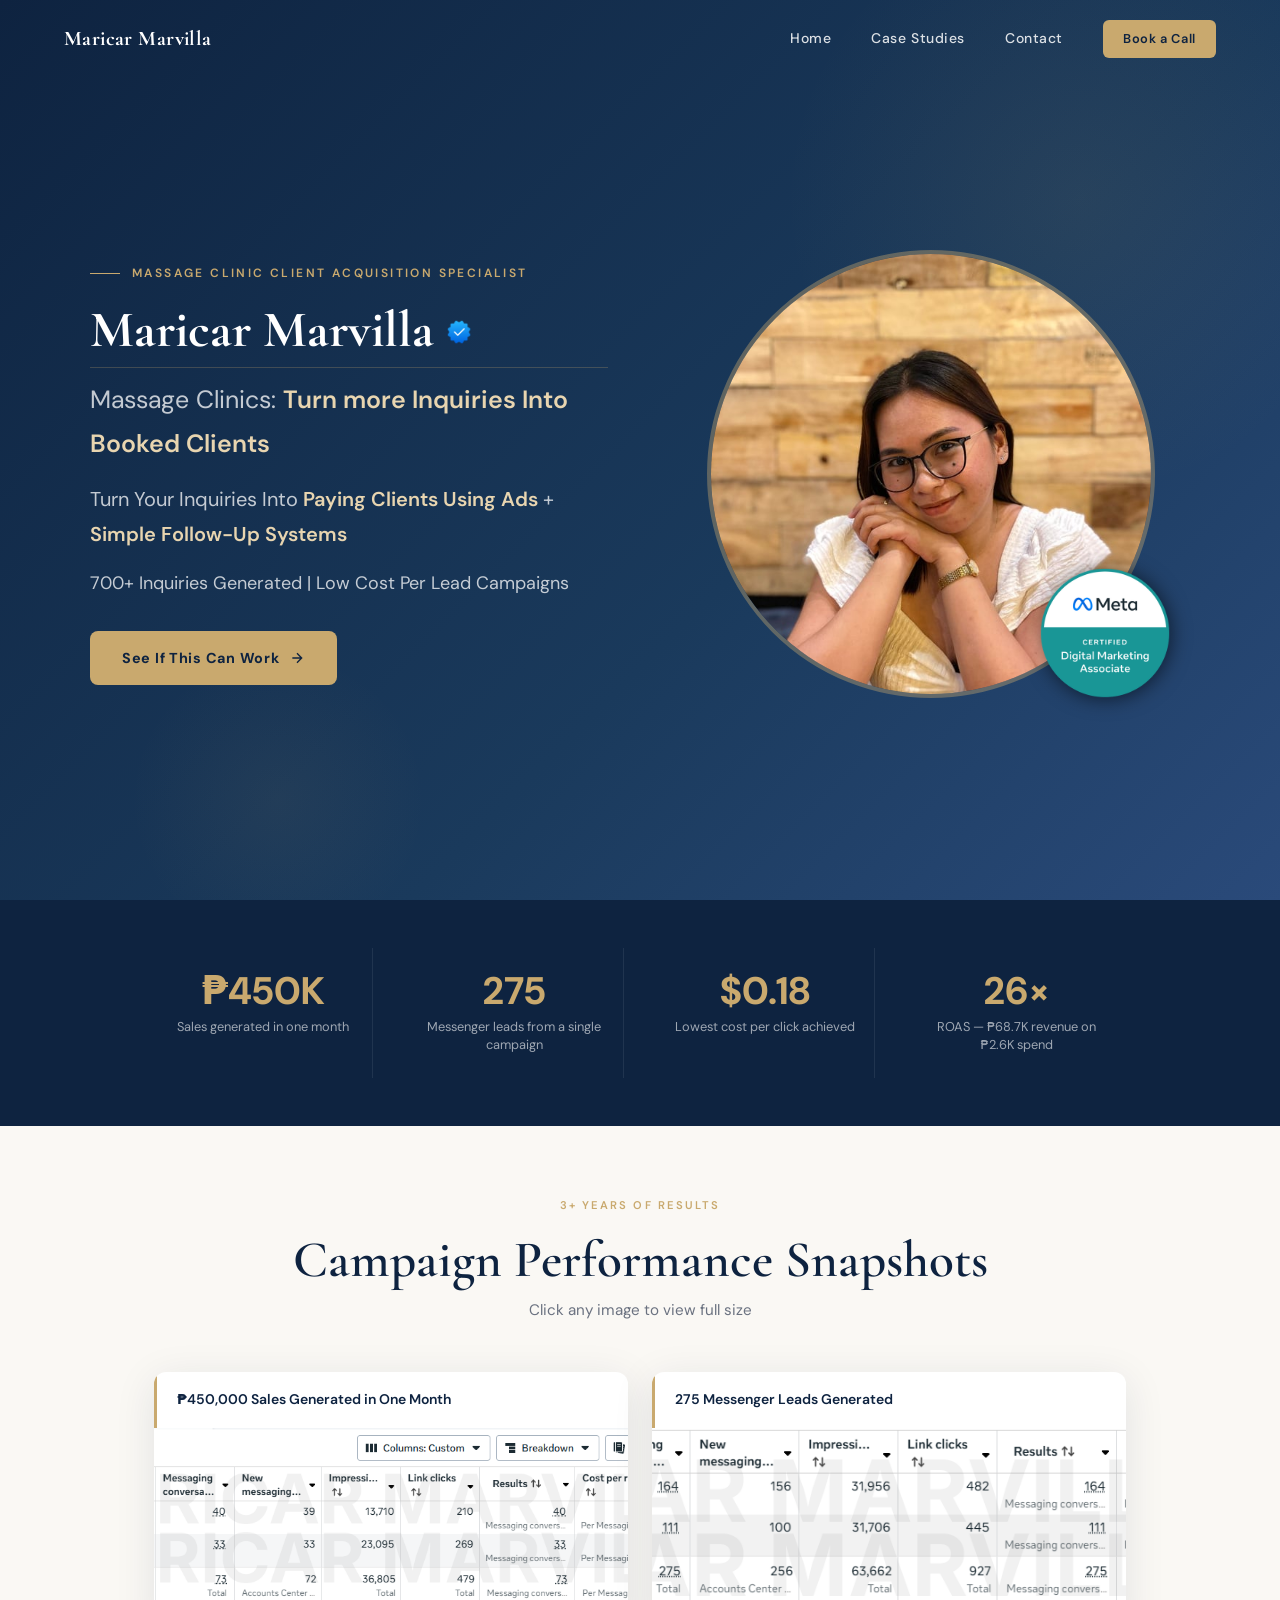
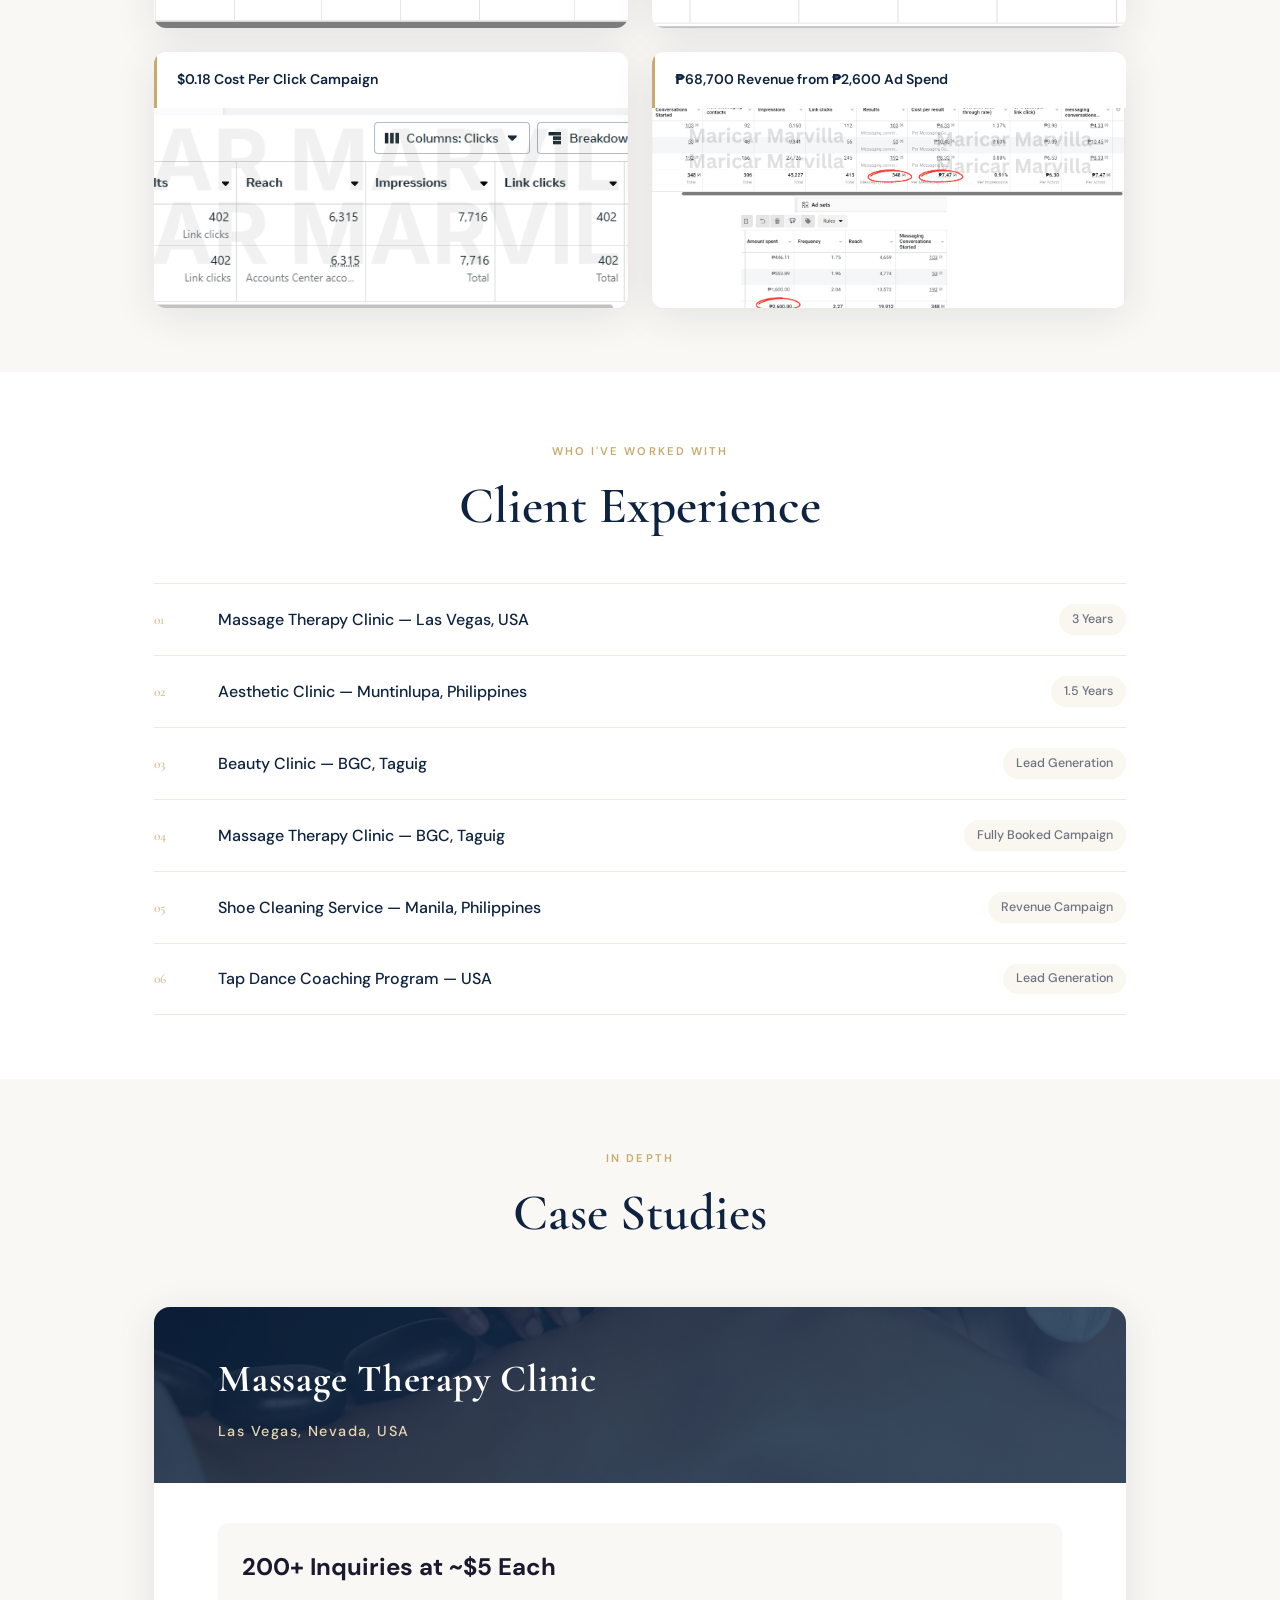
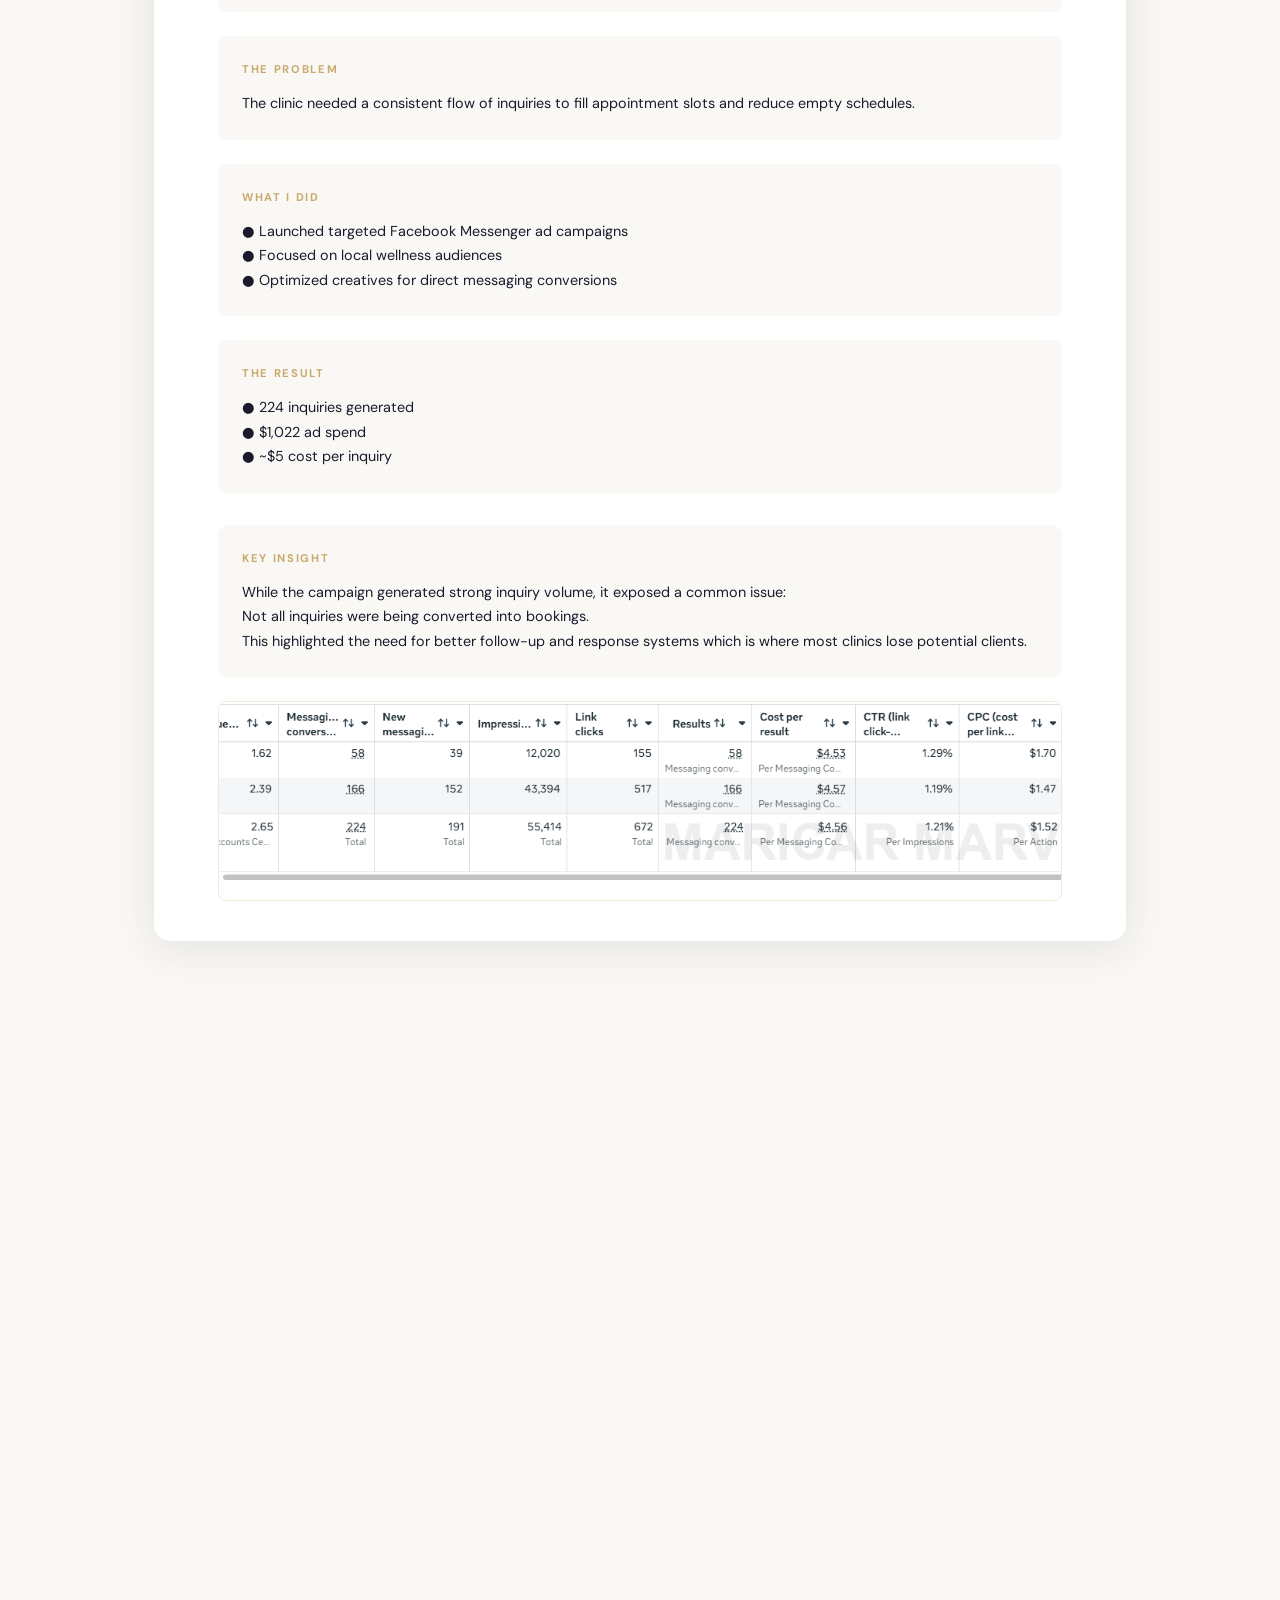
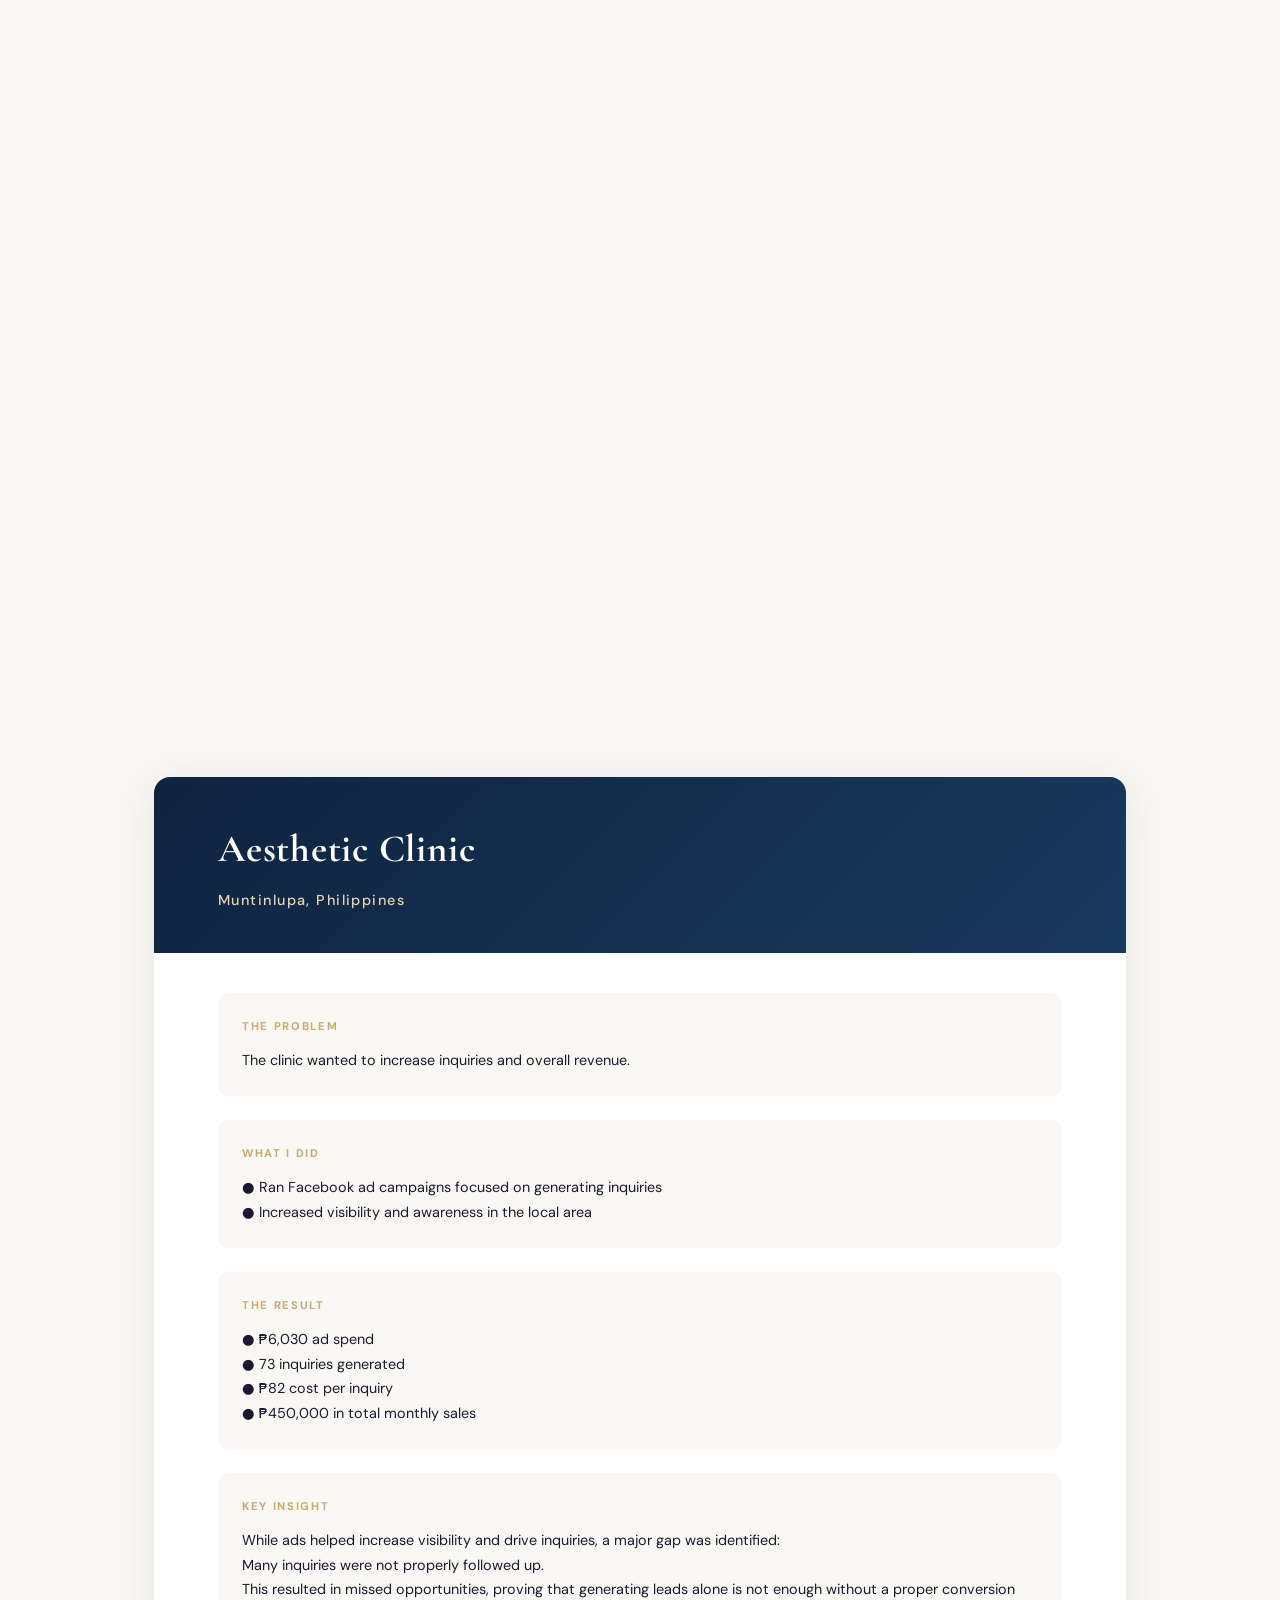
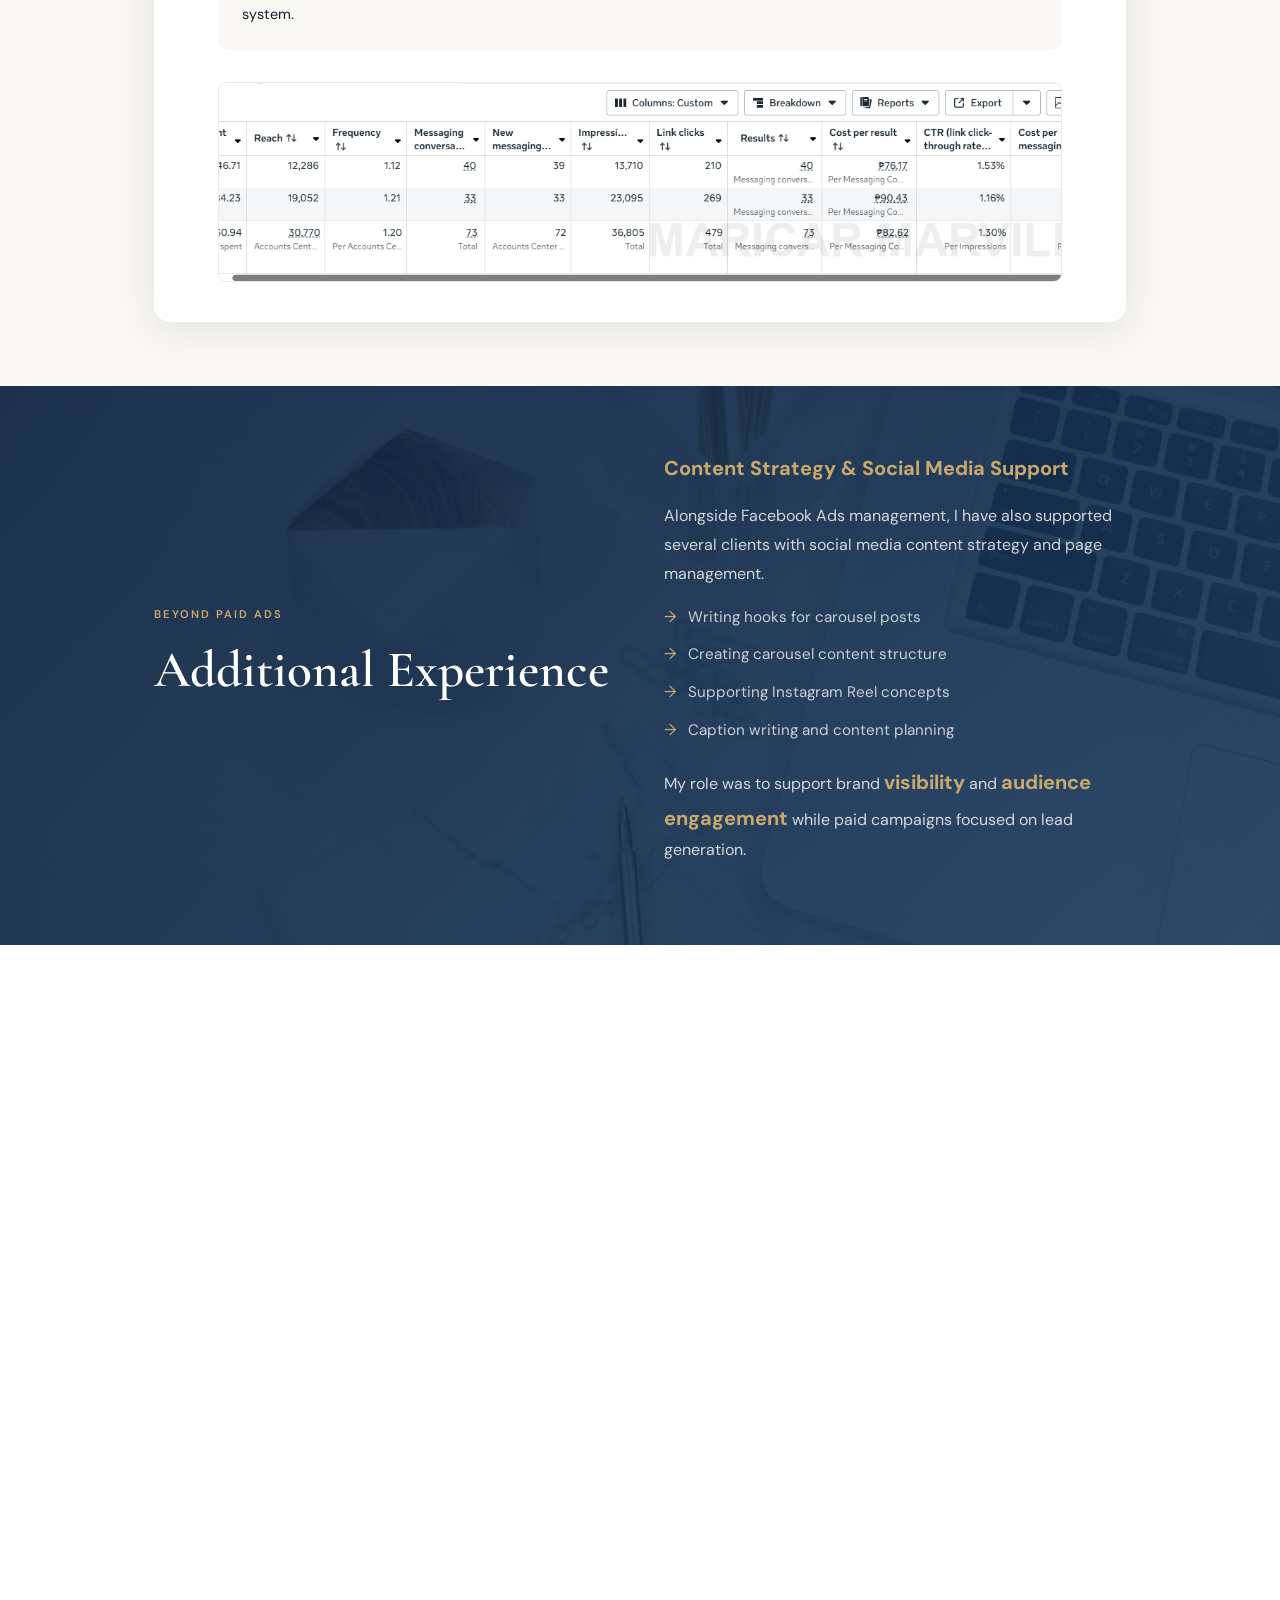
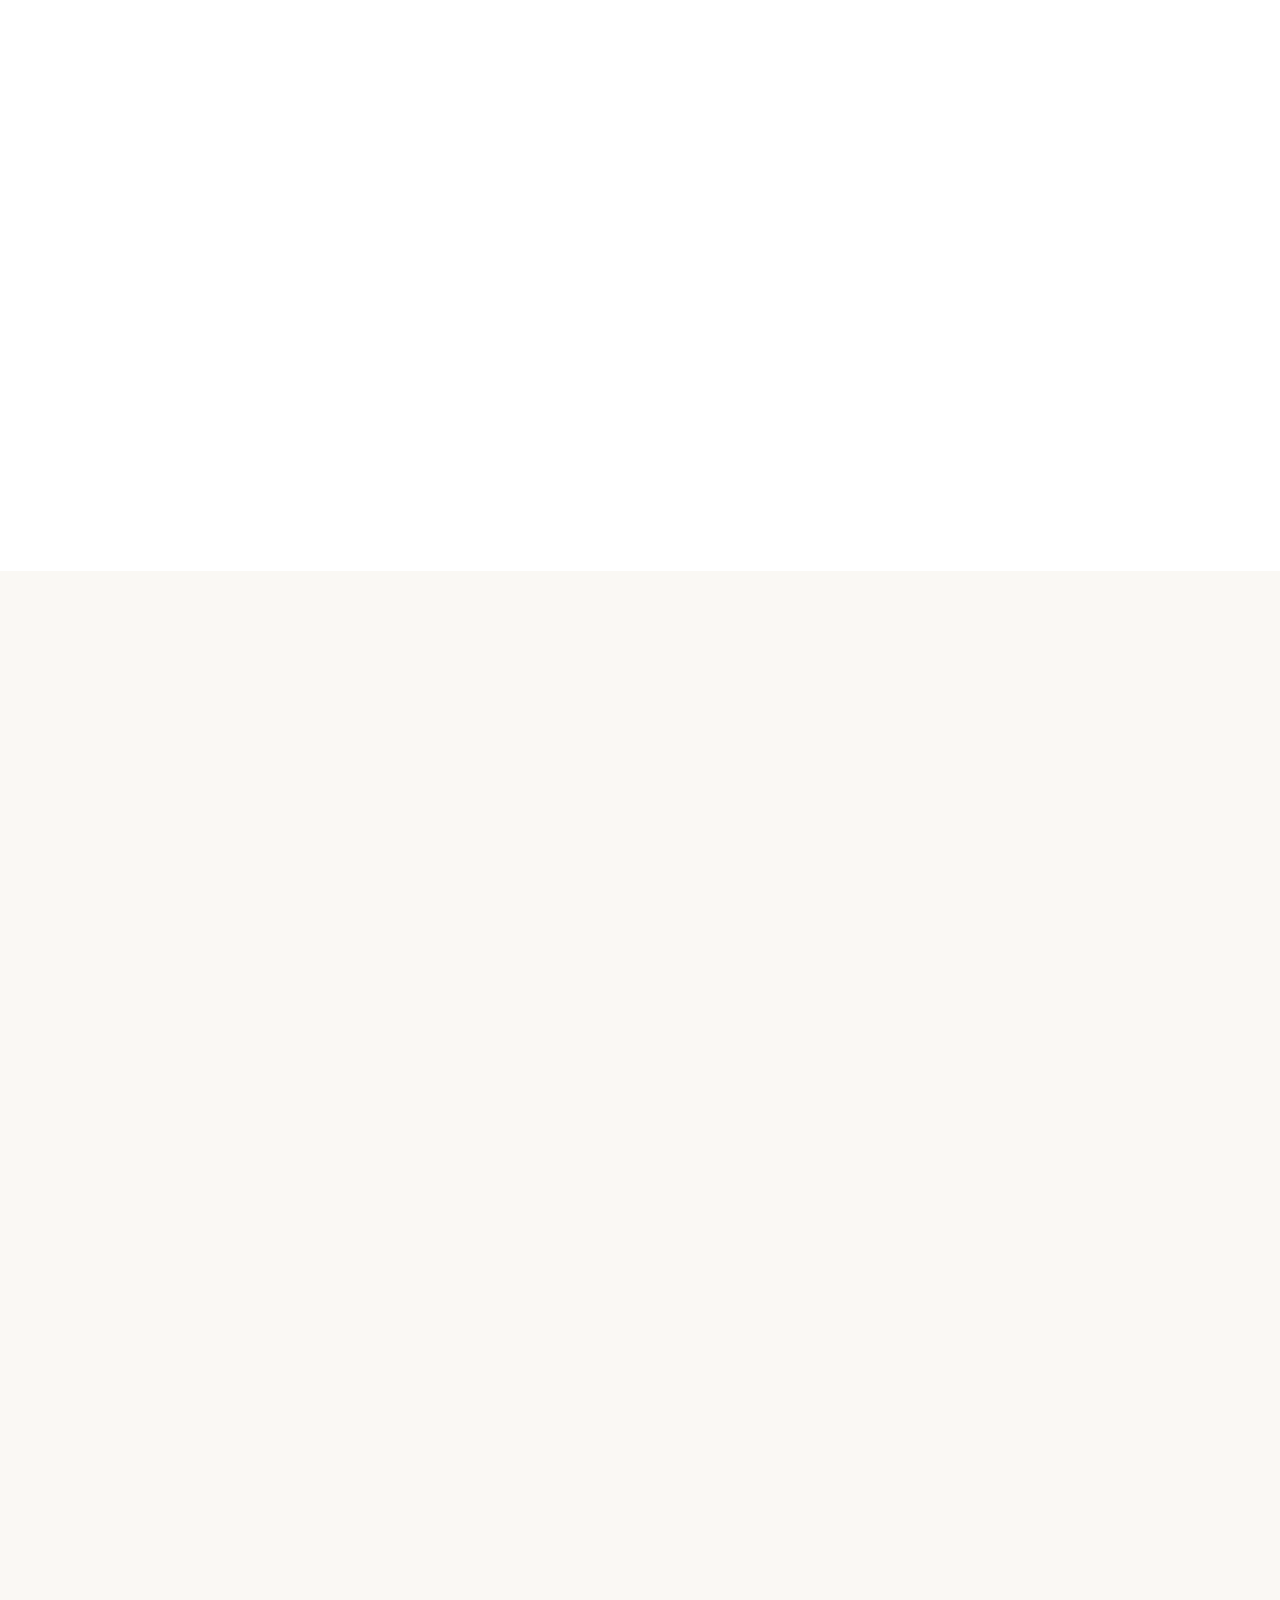
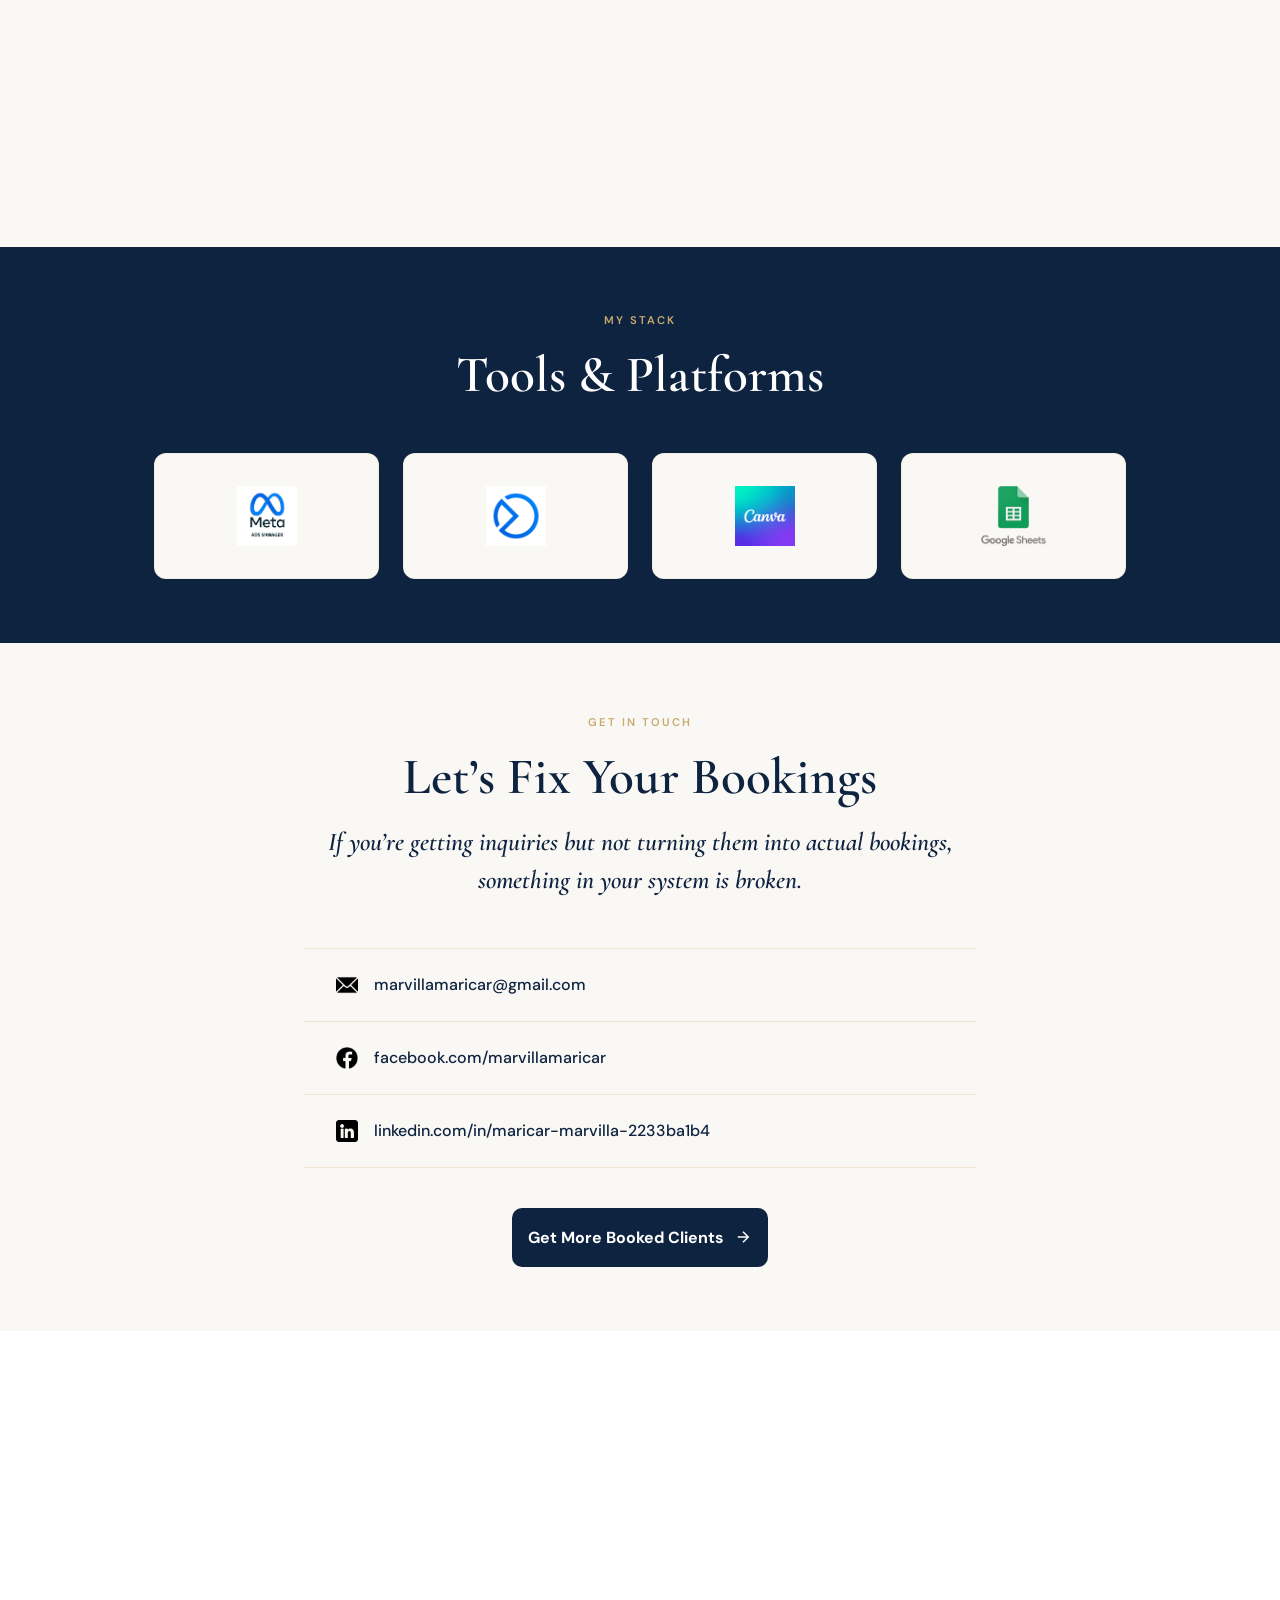
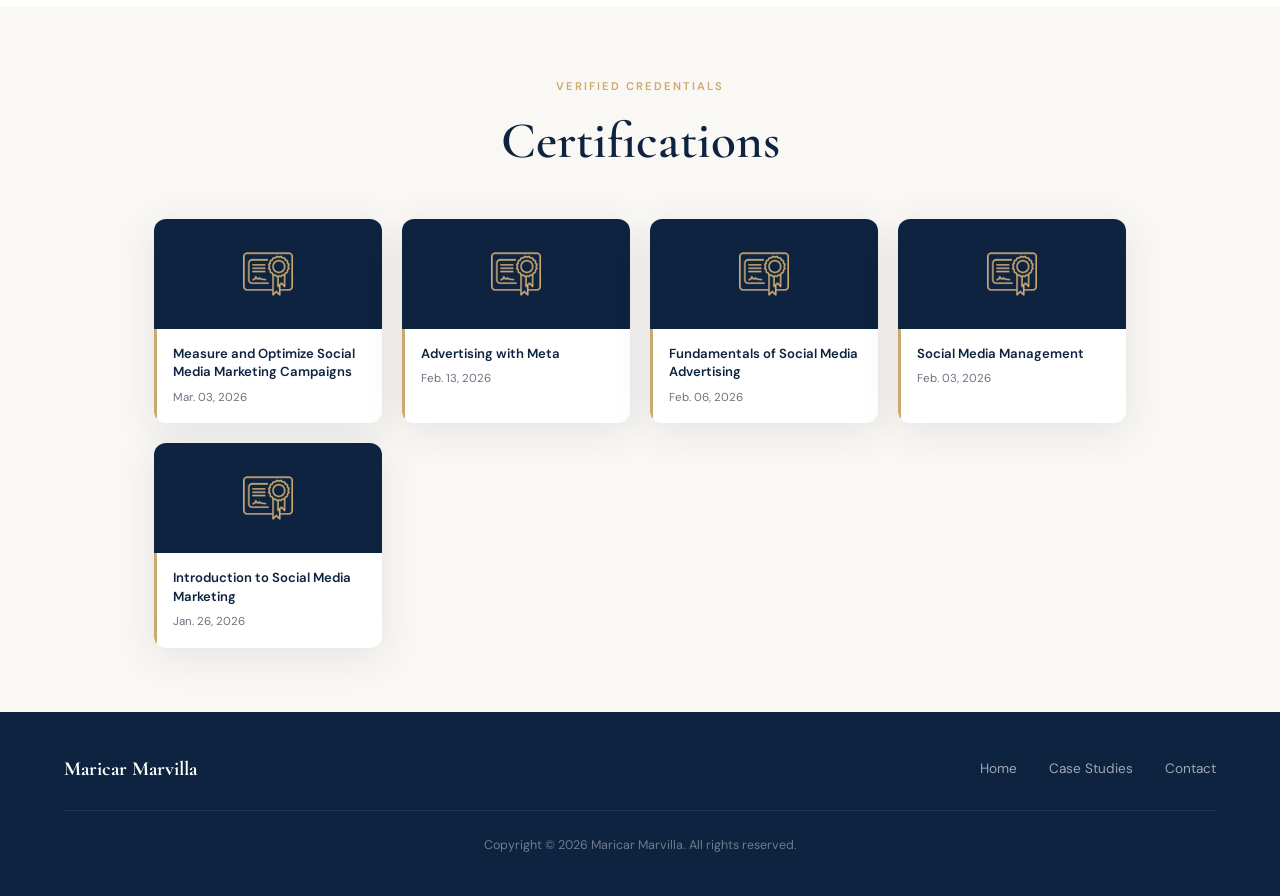
==== docs/portfolio2.html @ 0e9bb5d8 "update" ====
<!DOCTYPE html>
<html lang="en">
<head>
  <meta charset="UTF-8" />
  <meta name="viewport" content="width=device-width, initial-scale=1.0" />
  <title>Maricar Marvilla — Facebook Ads Manager</title>
  <meta name="description" content="Facebook Ads Manager specializing in lead generation and sales campaigns for service-based businesses." />
  <meta name="format-detection" content="telephone=no" />
  <link rel="stylesheet" href="./css/style.css">
  <link rel="icon" type="image/x-icon" href="./img/top/favicon.png">

  <!-- Preconnect fonts -->
  <link rel="preconnect" href="https://fonts.googleapis.com" />
  <link rel="preconnect" href="https://fonts.gstatic.com" crossorigin />
  <link href="https://fonts.googleapis.com/css2?family=Cormorant+Garamond:ital,wght@0,400;0,600;0,700;1,400&family=DM+Sans:wght@300;400;500;600&display=swap" rel="stylesheet" />
</head>
<body>

<!-- ===== HEADER ===== -->
<header class="header" id="header">
  <div class="header-logo">Maricar Marvilla</div>
  <nav class="header-nav">
    <a href="#">Home</a>
    <a href="#case-studies">Case Studies</a>
    <a href="#contact">Contact</a>
    <a href="https://calendly.com/maricarmarvilla/30min" target="_blank" class="cta-btn">Book a Call</a>
  </nav>
  <button class="hamburger" id="hamburger" aria-label="Menu">
    <span></span><span></span><span></span>
  </button>
</header>

<!-- Mobile Nav -->
<nav class="mobile-nav" id="mobile-nav">
  <a href="#" onclick="closeMobile()">Home</a>
  <a href="#case-studies" onclick="closeMobile()">Case Studies</a>
  <a href="#contact" onclick="closeMobile()">Contact</a>
  <a href="https://calendly.com/maricarmarvilla/30min" target="_blank" class="cta-btn-mobile">Book a Call</a>
</nav>

<!-- ===== HERO ===== -->
<section class="hero">
  <div class="container">
    <div class="hero-content">
      <div class="hero-eyebrow">Massage Clinic Client Acquisition Specialist</div>
      <h1>Maricar Marvilla</h1>
      <h2></h2>
      <p class="big">Massage Clinics: <strong>Turn more Inquiries Into Booked Clients</strong></p>
      <p class="mid">Turn Your Inquiries Into <strong>Paying Clients Using Ads</strong> + <strong>Simple Follow-Up Systems</strong></p>
      <p class="small">700+ Inquiries Generated | Low Cost Per Lead Campaigns</p>
      <!-- <p class="smaller"><strong>“Most clinics don’t lose clients from ads, they lose them after the message.”</strong></p> -->
      <a href="https://calendly.com/maricarmarvilla/30min" target="_blank" class="hero-cta">
        See If This Can Work
        <svg viewBox="0 0 24 24" fill="none" stroke="currentColor" stroke-width="2"><path d="M5 12h14M12 5l7 7-7 7"/></svg>
      </a>
    </div>
    <div class="hero-img-wrap">
      <img src="./img/top/img01.jpg" alt="Maricar Marvilla" class="hero-img" />
      <div class="meta_cert meta_cert01">
        <a href="https://www.credly.com/badges/3698b446-c414-4d4c-a0f8-52aefc53dd0f" target="_blank"><img src="./img/top/icon/meta_icon.png" alt="metacert"></a>
      </div>
    </div>
  </div>
</section>

<!-- ===== STATS BANNER ===== -->
<div class="stats-banner reveal">
  <div class="container">
    <div class="stats-grid">
      <div class="stat-item reveal reveal-delay-1">
        <div class="stat-num">₱450K</div>
        <div class="stat-label">Sales generated in one month</div>
      </div>
      <div class="stat-item reveal reveal-delay-2">
        <div class="stat-num">275</div>
        <div class="stat-label">Messenger leads from a single campaign</div>
      </div>
      <div class="stat-item reveal reveal-delay-3">
        <div class="stat-num">$0.18</div>
        <div class="stat-label">Lowest cost per click achieved</div>
      </div>
      <div class="stat-item reveal reveal-delay-4">
        <div class="stat-num">26×</div>
        <div class="stat-label">ROAS — ₱68.7K revenue on ₱2.6K spend</div>
      </div>
    </div>
  </div>
</div>

<!-- ===== SECTION 2: THE REAL PROBLEM ===== -->
<!-- <section class="real-problem section reveal">
  <div class="container">
    <div class="real-problem-inner">
      <div class="how-i-help-header reveal" style="text-align:center; margin-bottom:3rem;">
        <h2 class="section-title">Why Most Massage Clinics Struggle With Bookings</h2>
      </div>
      <p class="real-problem-intro reveal center mb20">Most massage clinics think they need more leads.<br>But the truth is they’re already getting inquiries.</p>
      <ul class="real-problem-list reveal mb20">
        <p class="center mb20 section-title">The real problem is what happens after:</p>
        <li class="real-problem-item reveal reveal-delay-1">
          <svg xmlns="http://www.w3.org/2000/svg" width="24" height="24" viewBox="0 0 24 24" fill="none" stroke="currentColor" stroke-width="2" stroke-linecap="round" stroke-linejoin="round" class="lucide lucide-timer-icon lucide-timer"><line x1="10" x2="14" y1="2" y2="2"/><line x1="12" x2="15" y1="14" y2="11"/><circle cx="12" cy="14" r="8"/></svg>
          <span>Slow replies</span>
          <svg xmlns="http://www.w3.org/2000/svg" width="24" height="24" viewBox="0 0 24 24" fill="none" stroke="currentColor" stroke-width="2" stroke-linecap="round" stroke-linejoin="round" class="lucide lucide-timer-icon lucide-timer"><line x1="10" x2="14" y1="2" y2="2"/><line x1="12" x2="15" y1="14" y2="11"/><circle cx="12" cy="14" r="8"/></svg>
        </li>
        <li class="real-problem-item reveal reveal-delay-2">
          <svg xmlns="http://www.w3.org/2000/svg" width="24" height="24" viewBox="0 0 24 24" fill="none" stroke="currentColor" stroke-width="2" stroke-linecap="round" stroke-linejoin="round" class="lucide lucide-message-circle-off-icon lucide-message-circle-off"><path d="m2 2 20 20"/><path d="M4.93 4.929a10 10 0 0 0-1.938 11.412 2 2 0 0 1 .094 1.167l-1.065 3.29a1 1 0 0 0 1.236 1.168l3.413-.998a2 2 0 0 1 1.099.092 10 10 0 0 0 11.302-1.989"/><path d="M8.35 2.69A10 10 0 0 1 21.3 15.65"/></svg>
          <span>Missed messages</span>
          <svg xmlns="http://www.w3.org/2000/svg" width="24" height="24" viewBox="0 0 24 24" fill="none" stroke="currentColor" stroke-width="2" stroke-linecap="round" stroke-linejoin="round" class="lucide lucide-message-circle-off-icon lucide-message-circle-off"><path d="m2 2 20 20"/><path d="M4.93 4.929a10 10 0 0 0-1.938 11.412 2 2 0 0 1 .094 1.167l-1.065 3.29a1 1 0 0 0 1.236 1.168l3.413-.998a2 2 0 0 1 1.099.092 10 10 0 0 0 11.302-1.989"/><path d="M8.35 2.69A10 10 0 0 1 21.3 15.65"/></svg>
        </li>
        <li class="real-problem-item reveal reveal-delay-3">
          <svg xmlns="http://www.w3.org/2000/svg" width="24" height="24" viewBox="0 0 24 24" fill="none" stroke="currentColor" stroke-width="2" stroke-linecap="round" stroke-linejoin="round" class="lucide lucide-bell-off-icon lucide-bell-off"><path d="M10.268 21a2 2 0 0 0 3.464 0"/><path d="M17 17H4a1 1 0 0 1-.74-1.673C4.59 13.956 6 12.499 6 8a6 6 0 0 1 .258-1.742"/><path d="m2 2 20 20"/><path d="M8.668 3.01A6 6 0 0 1 18 8c0 2.687.77 4.653 1.707 6.05"/></svg>
          <span>No follow-up</span>
          <svg xmlns="http://www.w3.org/2000/svg" width="24" height="24" viewBox="0 0 24 24" fill="none" stroke="currentColor" stroke-width="2" stroke-linecap="round" stroke-linejoin="round" class="lucide lucide-bell-off-icon lucide-bell-off"><path d="M10.268 21a2 2 0 0 0 3.464 0"/><path d="M17 17H4a1 1 0 0 1-.74-1.673C4.59 13.956 6 12.499 6 8a6 6 0 0 1 .258-1.742"/><path d="m2 2 20 20"/><path d="M8.668 3.01A6 6 0 0 1 18 8c0 2.687.77 4.653 1.707 6.05"/></svg>
        </li>
      </ul>
      <p class="real-problem-conclusion reveal center">That's where potential clients are lost.<br>And that’s why many clinics stay half-empty even when inquiries are coming in.</p>
    </div>
  </div>
</section> -->

<!-- ===== SECTION 3: HOW I HELP FIX THIS ===== -->
<!-- <section class="how-i-help section">
  <div class="container">
    <div class="how-i-help-header reveal" style="text-align:center; margin-bottom:3rem;">
      <h2 class="section-title">How I Increase Bookings for Massage Clinics</h2>
      <p class="center mb20 title-sub">I build a simple client acquisition system that turns inquiries into booked appointments. </p>
    </div>
    <div class="how-i-help-grid">
      <div class="help-card reveal reveal-delay-1">
        <div class="help-card-num">1</div>
        <h3 class="help-card-title">Generate Consistent Inquiries</h3>
        <p class="help-card-text">I launch targeted Facebook & Instagram campaigns that bring in a steady flow of potential clients.</p>
      </div>
      <div class="help-card reveal reveal-delay-2">
        <div class="help-card-num">2</div>
        <h3 class="help-card-title">Improve Lead Conversion</h3>
        <p class="help-card-text">I identify gaps in how inquiries are handled and optimize the process to increase booking rates.</p>
      </div>
      <div class="help-card reveal reveal-delay-3">
        <div class="help-card-num">3</div>
        <h3 class="help-card-title">Recover Lost Clients Through Follow-Up</h3>
        <p class="help-card-text">I implement simple follow-up strategies so potential clients don’t slip through the cracks.</p>
      </div>
    </div>
  </div>
</section> -->

<!-- ===== CAMPAIGN SNAPSHOTS ===== -->
<section class="snapshot section">
  <div class="container">
    <div class="snapshot-header reveal">
      <div class="label-tag">3+ Years of Results</div>
      <h2 class="section-title">Campaign Performance Snapshots</h2>
      <p>Click any image to view full size</p>
    </div>
    <div class="snapshot-grid">
      <div class="snap-card reveal reveal-delay-1">
        <div class="snap-card-label">₱450,000 Sales Generated in One Month</div>
        <img src="./img/top/snapshot/img01.png" alt="Campaign snapshot 1" class="snap-card-img" onclick="openModal(this.src)" />
      </div>
      <div class="snap-card reveal reveal-delay-2">
        <div class="snap-card-label">275 Messenger Leads Generated</div>
        <img src="./img/top/snapshot/img02.png" alt="Campaign snapshot 2" class="snap-card-img" onclick="openModal(this.src)" />
      </div>
      <div class="snap-card reveal reveal-delay-3">
        <div class="snap-card-label">$0.18 Cost Per Click Campaign</div>
        <img src="./img/top/snapshot/img03.png" alt="Campaign snapshot 3" class="snap-card-img" onclick="openModal(this.src)" />
      </div>
      <div class="snap-card reveal reveal-delay-4">
        <div class="snap-card-label">₱68,700 Revenue from ₱2,600 Ad Spend</div>
        <img src="./img/top/snapshot/img04.png" alt="Campaign snapshot 4" class="snap-card-img" onclick="openModal(this.src)" />
      </div>
    </div>
  </div>
</section>

<!-- ===== CLIENT EXPERIENCE ===== -->
<section class="client-exp section">
  <div class="container">
    <div class="reveal" style="text-align:center; margin-bottom: 3rem;">
      <div class="label-tag">Who I've Worked With</div>
      <h2 class="section-title">Client Experience</h2>
    </div>
    <div class="exp-list reveal">
      <div class="exp-item">
        <span class="exp-number">01</span>
        <span class="exp-name">Massage Therapy Clinic — Las Vegas, USA</span>
        <span class="exp-tag">3 Years</span>
      </div>
      <div class="exp-item">
        <span class="exp-number">02</span>
        <span class="exp-name">Aesthetic Clinic — Muntinlupa, Philippines</span>
        <span class="exp-tag">1.5 Years</span>
      </div>
      <div class="exp-item">
        <span class="exp-number">03</span>
        <span class="exp-name">Beauty Clinic — BGC, Taguig</span>
        <span class="exp-tag">Lead Generation</span>
      </div>
      <div class="exp-item">
        <span class="exp-number">04</span>
        <span class="exp-name">Massage Therapy Clinic — BGC, Taguig</span>
        <span class="exp-tag">Fully Booked Campaign</span>
      </div>
      <div class="exp-item">
        <span class="exp-number">05</span>
        <span class="exp-name">Shoe Cleaning Service — Manila, Philippines</span>
        <span class="exp-tag">Revenue Campaign</span>
      </div>
      <div class="exp-item">
        <span class="exp-number">06</span>
        <span class="exp-name">Tap Dance Coaching Program — USA</span>
        <span class="exp-tag">Lead Generation</span>
      </div>
    </div>
  </div>
</section>

<!-- ===== CASE STUDIES ===== -->
<section class="case-studies section" id="case-studies">
  <div class="container">
    <div class="case-studies-header reveal">
      <div class="label-tag">In Depth</div>
      <h2 class="section-title">Case Studies</h2>
    </div>

    <div class="cases-list">

      <!-- Case 1 -->
      <div class="case-card reveal">
        <div class="case-banner bg01">
          <h2>Massage Therapy Clinic</h2>
          <h3>Las Vegas, Nevada, USA</h3>
        </div>
        <div class="case-body">
          <div class="case-grid">
            <div class="case-block">
              <h1>200+ Inquiries at ~$5 Each</h1>
            </div>
            <div class="case-block">
              <h4>The Problem</h4>
              <p>The clinic needed a consistent flow of inquiries to fill appointment slots and reduce empty schedules.</p>
            </div>
            <div class="case-block">
              <h4>What I Did</h4>
              <p>● Launched targeted Facebook Messenger ad campaigns<br>  
                ● Focused on local wellness audiences<br>
                ● Optimized creatives for direct messaging conversions</p>
            </div>
            <div class="case-block">
              <h4>The Result</h4>
              <p>● 224 inquiries generated<br>
                ● $1,022 ad spend<br>
                ● ~$5 cost per inquiry</p>
            </div>
          </div>
          <div class="case-block" style="margin-bottom:1.5rem;">
            <h4>Key Insight</h4>
            <p>While the campaign generated strong inquiry volume, it exposed a common issue:<br>
              Not all inquiries were being converted into bookings.<br>
              This highlighted the need for better follow-up and response systems which is where most clinics lose potential clients.</p>
          </div>
          <div class="case-imgs">
            <img src="./img/top/case-study/img01.png" alt="Dec 2024–Apr 2025" class="case-img" onclick="openModal(this.src)" />
          </div>
        </div>
      </div>

      <!-- Case 2 -->
      <div class="case-card reveal">
        <div class="case-banner bg01">
          <h2>Massage Therapy Clinic</h2>
          <h3>Bonifacio Global City, Philippines</h3>
        </div>
        <div class="case-body">
          <div class="case-grid">
            <div class="case-block">
              <h1>771 Inquiries in 30 Days → Fully Booked First Month</h1>
            </div>
            <div class="case-block">
              <h4>The Problem</h4>
              <p>The clinic was newly opened and needed to generate bookings immediately to avoid empty slots during its first month.</p>
            </div>
            <div class="case-block">
              <h4>What I Did</h4>
              <p>● Launched localized Facebook Messenger ad campaigns<br>
                ● Targeted high-intent audiences within BGC<br>
                ● Used creatives designed to drive immediate inquiries</p>
            </div>
            <div class="case-block">
              <h4>The Result</h4>
              <p>● ₱7,485 ad spend<br>
                ● 771 inquiries generated<br>
                ● ₱9 cost per inquiry<br>
                ● Fully booked for the entire first month</p>
            </div>
            <div class="case-block">
              <h4>Key Insight</h4>
              <p>A new massage clinic doesn’t need months to build momentum.<br>
                With the right ads and targeting:<br>
                👉 You can generate demand immediately<br>
                👉 Fill your schedule fast<br>
                👉 Start strong from day one</p>
            </div>
          </div>
          <div class="case-imgs">
            <img src="./img/top/case-study/img02.png" alt="" class="case-img" onclick="openModal(this.src)" />
          </div>
        </div>
      </div>

      <!-- Case 3 -->
      <div class="case-card reveal">
        <div class="case-banner bg02">
          <h2>Aesthetic Clinic</h2>
          <h3>Muntinlupa, Philippines</h3>
        </div>
        <div class="case-body">
          <div class="case-grid">
            <div class="case-block">
              <h4>The Problem</h4>
              <p>The clinic wanted to increase inquiries and overall revenue.</p>
            </div>
            <div class="case-block">
              <h4>What I Did</h4>
              <p>● Ran Facebook ad campaigns focused on generating inquiries<br>
                ● Increased visibility and awareness in the local area</p>
            </div>
            <div class="case-block">
              <h4>The Result</h4>
              <p>● ₱6,030 ad spend<br>
                ● 73 inquiries generated<br>
                ● ₱82 cost per inquiry<br>
                ● ₱450,000 in total monthly sales</p>
            </div>
            <div class="case-block">
              <h4>Key Insight</h4>
              <p>While ads helped increase visibility and drive inquiries, a major gap was identified:<br>
                Many inquiries were not properly followed up.<br>
                This resulted in missed opportunities, proving that generating leads alone is not enough without a proper conversion system.</p>
            </div>
          </div>
          <div class="case-imgs">
            <img src="./img/top/case-study/img03.png" alt="" class="case-img" onclick="openModal(this.src)" />
          </div>
        </div>
      </div>

      <!-- Case 4 -->
      <!-- <div class="case-card reveal">
        <div class="case-banner bg02">
          <h2>Aesthetic Clinic</h2>
          <h3>Muntinlupa, Philippines</h3>
        </div>
        <div class="case-body">
          <div class="case-grid">
            <div class="case-block">
              <h4>Campaign Objective</h4>
              <p>Increase clinic inquiries and support overall business growth.</p>
            </div>
            <div class="case-block">
              <h4>Highlight Result</h4>
              <p>In November 2025, the clinic generated <strong>₱450,000 in total sales.</strong> Facebook Ads campaigns helped attract new clients and increase inquiries during that period.</p>
            </div>
          </div>
          <img src="./img/top/case-study/img10.png" alt="" class="case-img" onclick="openModal(this.src)" />
          <p style="margin:1rem 0 0.5rem;"><strong>OTHER WINNING CAMPAIGN</strong></p>
          <div class="case-imgs">
            <img src="./img/top/case-study/img11.png" alt="" class="case-img" onclick="openModal(this.src)" />
            <img src="./img/top/case-study/img12.png" alt="" class="case-img" onclick="openModal(this.src)" />
          </div>
        </div>
      </div> -->

      <!-- Case 5 -->
      <!-- <div class="case-card reveal">
        <div class="case-banner bg03">
          <h2>Shoe Cleaning Service</h2>
          <h3>Manila, Philippines</h3>
        </div>
        <div class="case-body">
          <div class="case-grid">
            <div class="case-block">
              <h4>Campaign Goal</h4>
              <p>Generate sales through Facebook Ads.</p>
            </div>
            <div class="case-block">
              <h4>Strategy</h4>
              <p>Audience targeting for sneaker enthusiasts with engaging creatives and a Messenger-based lead generation campaign.</p>
            </div>
          </div>
          <div class="case-block" style="margin-bottom:1.5rem;">
            <h4>Result</h4>
            <div class="case-metrics">
              <div class="metric-chip"><span>₱68,700</span><span>Revenue Generated</span></div>
              <div class="metric-chip"><span>₱2,600</span><span>Ad Spend</span></div>
              <div class="metric-chip"><span>26×</span><span>Return on Ad Spend</span></div>
            </div>
          </div>
          <div class="case-imgs">
            <img src="./img/top/case-study/img13.png" alt="" class="case-img" onclick="openModal(this.src)" />
            <img src="./img/top/case-study/img14.png" alt="" class="case-img" onclick="openModal(this.src)" />
            <img src="./img/top/case-study/img15.png" alt="" class="case-img" onclick="openModal(this.src)" />
          </div>
        </div>
      </div> -->

      <!-- Case 6 -->
      <!-- <div class="case-card reveal">
        <div class="case-banner bg04">
          <h2>Tap Dance Coaching Program</h2>
          <h3>United States</h3>
        </div>
        <div class="case-body">
          <div class="case-block" style="margin-bottom:1.5rem;">
            <h4>Campaign Objective</h4>
            <p>Drive traffic to a ticket sales page for a coaching program.</p>
          </div>
          <div class="case-block" style="margin-bottom:1.5rem;">
            <h4>Results</h4>
            <p style="margin-bottom:0.75rem;"><strong>Campaign 1</strong></p>
            <div class="case-metrics">
              <div class="metric-chip"><span>402</span><span>Link Clicks</span></div>
              <div class="metric-chip"><span>$0.18</span><span>Cost Per Click</span></div>
              <div class="metric-chip"><span>6,315</span><span>Reach</span></div>
              <div class="metric-chip"><span>$71.24</span><span>Ad Spend</span></div>
            </div>
            <p style="margin:1rem 0 0.75rem;"><strong>Campaign 2</strong></p>
            <div class="case-metrics">
              <div class="metric-chip"><span>503</span><span>Website Leads</span></div>
              <div class="metric-chip"><span>$3.55</span><span>Cost Per Lead</span></div>
              <div class="metric-chip"><span>3,137</span><span>Link Clicks</span></div>
              <div class="metric-chip"><span>$1,785.81</span><span>Ad Spend</span></div>
            </div>
          </div>
          <div class="case-imgs">
            <img src="./img/top/case-study/img16.png" alt="" class="case-img" onclick="openModal(this.src)" />
            <img src="./img/top/case-study/img17.png" alt="" class="case-img" onclick="openModal(this.src)" />
            <img src="./img/top/case-study/img18.png" alt="" class="case-img" onclick="openModal(this.src)" />
          </div>
        </div>
      </div> -->

    </div>
  </div>
</section>

<!-- ===== ADDITIONAL EXPERIENCE ===== -->
<section class="add-exp section">
  <div class="container">
    <div class="add-exp-grid reveal">
      <div>
        <div class="label-tag">Beyond Paid Ads</div>
        <h2 class="section-title light">Additional Experience</h2>
      </div>
      <div>
        <p><strong>Content Strategy &amp; Social Media Support</strong></p>
        <p>Alongside Facebook Ads management, I have also supported several clients with social media content strategy and page management.</p>
        <div class="add-exp-points">
          <div class="add-exp-point">Writing hooks for carousel posts</div>
          <div class="add-exp-point">Creating carousel content structure</div>
          <div class="add-exp-point">Supporting Instagram Reel concepts</div>
          <div class="add-exp-point">Caption writing and content planning</div>
        </div>
        <p style="margin-top:1.25rem;">My role was to support brand <strong>visibility</strong> and <strong>audience engagement</strong> while paid campaigns focused on lead generation.</p>
      </div>
    </div>
  </div>
</section>

<!-- ===== STRATEGY SECTIONS ===== -->
<section class="strategy section">
  <div class="container">
    <div class="strategy-wrap">
      <div class="strategy-sticky reveal">
        <div class="label-tag">How It Works</div>
        <h2 class="section-title">My Facebook<br>Ads Strategy</h2>
        <p style="margin-top:1rem; color:var(--text-muted);">Successful Facebook advertising requires a deliberate, data-driven approach — from research to scaling.</p>
      </div>
      <div class="strategy-steps">
        <div class="strategy-step reveal">
          <div class="step-num">01</div>
          <h3 class="step-title">Audience Research</h3>
          <p class="step-text">Understanding customer demographics, interests, and behaviors to target the right audience from the start.</p>
        </div>
        <div class="strategy-step reveal">
          <div class="step-num">02</div>
          <h3 class="step-title">Campaign Structure</h3>
          <ul class="step-text">
            <li>Lead generation</li>
            <li>Messenger inquiries</li>
            <li>Website traffic</li>
            <li>Conversion campaigns</li>
          </ul>
        </div>
        <div class="strategy-step reveal">
          <div class="step-num">03</div>
          <h3 class="step-title">Creative Testing</h3>
          <p class="step-text">Testing multiple ad creatives and messaging angles to determine the most effective combinations.</p>
        </div>
        <div class="strategy-step reveal">
          <div class="step-num">04</div>
          <h3 class="step-title">Optimization</h3>
          <p class="step-text">Continuously optimizing using performance metrics: CTR, cost per result, and engagement rates.</p>
        </div>
        <div class="strategy-step reveal">
          <div class="step-num">05</div>
          <h3 class="step-title">Scaling</h3>
          <p class="step-text">Winning campaigns are scaled to generate consistent leads and revenue over time.</p>
        </div>
      </div>
    </div>
  </div>
</section>

<section class="strategy2 section">
  <div class="container">
    <div class="strategy-wrap">
      <div class="strategy-steps">
        <div class="strategy-step reveal">
          <div class="step-num">01</div>
          <h3 class="step-title">Discovery &amp; Business Understanding</h3>
          <p class="step-text">Before launching, I learn about the business: target customers, services, current marketing strategy, and goals.</p>
        </div>
        <div class="strategy-step reveal">
          <div class="step-num">02</div>
          <h3 class="step-title">Campaign Strategy &amp; Setup</h3>
          <ul class="step-text">
            <li>Audience research</li>
            <li>Ad creative recommendations</li>
            <li>Campaign objective selection</li>
            <li>Tracking setup</li>
          </ul>
        </div>
        <div class="strategy-step reveal">
          <div class="step-num">03</div>
          <h3 class="step-title">Campaign Launch &amp; Testing</h3>
          <ul class="step-text">
            <li>Test audiences</li>
            <li>Test ad creatives</li>
            <li>Test messaging angles</li>
          </ul>
        </div>
        <div class="strategy-step reveal">
          <div class="step-num">04</div>
          <h3 class="step-title">Optimization &amp; Performance Monitoring</h3>
          <ul class="step-text">
            <li>Cost per result</li>
            <li>Click-through rate</li>
            <li>Engagement &amp; lead quality</li>
          </ul>
        </div>
        <div class="strategy-step reveal">
          <div class="step-num">05</div>
          <h3 class="step-title">Scaling Winning Campaigns</h3>
          <p class="step-text">Winning campaigns are scaled to generate more leads and revenue consistently.</p>
        </div>
      </div>
      <div class="strategy-sticky reveal">
        <div class="label-tag">Collaboration</div>
        <h2 class="section-title">How I Work<br>With Clients</h2>
        <p style="margin-top:1rem; color:var(--text-muted);">A clear, collaborative process ensures every campaign is built strategically and optimized for results.</p>
      </div>
    </div>
  </div>
</section>

<!-- ===== TOOLS ===== -->
<section class="tools section">
  <div class="container">
    <div class="label-tag" style="text-align:center;display:block;">My Stack</div>
    <h2 class="section-title light center" style="margin-bottom:3rem;">Tools &amp; Platforms</h2>
    <div class="tools-grid">
      <div class="tool-card reveal reveal-delay-1">
        <img src="./img/top/icon/ads_icon.png" alt="Facebook Ads Manager" />
      </div>
      <div class="tool-card reveal reveal-delay-2">
        <img src="./img/top/icon/business_icon.png" alt="Meta Business Suite" />
      </div>
      <div class="tool-card reveal reveal-delay-3">
        <img src="./img/top/icon/canva_icon.png" alt="Canva" />
      </div>
      <div class="tool-card reveal reveal-delay-4">
        <img src="./img/top/icon/gsheets_icon.png" alt="Google Sheets" />
      </div>
    </div>
  </div>
</section>

<!-- ===== who I work ===== -->
<!-- <section class="whoiwork section">
  <div class="container">
    <div class="badge-header reveal">
      <h2 class="section-title">Who This Is For</h2>
    </div>
    <ul>
      <li>
        <p>Massage clinic owners</p>
      </li>
      <li>
        <p>1–3 locations</p>
      </li>
      <li>
        <p>Want consistent bookings</p>
      </li>
      <li>
        <p>Getting inquiries but not enough clients</p>
      </li>
    </ul>
  </div>
</section> -->

<!-- ===== CONTACT ===== -->
<section class="contact section" id="contact">
  <div class="container">
    <div class="reveal" style="text-align:center; margin-bottom:3rem;">
      <div class="label-tag">Get In Touch</div>
      <h2 class="section-title">Let’s Fix Your Bookings</h2>
      <p class="contact-sub">If you’re getting inquiries but not turning them into actual bookings, something in your system is broken.</p>
    </div>
    <div class="contact-links reveal">
      <div class="contact-link-item">
        <img src="./img/top/icon/mail-icon.png" alt="Email" />
        <a href="mailto:marvillamaricar@gmail.com">marvillamaricar@gmail.com</a>
      </div>
      <div class="contact-link-item">
        <img src="./img/top/icon/fb-icon.png" alt="Facebook" />
        <a href="https://www.facebook.com/marvillamaricar" target="_blank">facebook.com/marvillamaricar</a>
      </div>
      <div class="contact-link-item">
        <img src="./img/top/icon/link-icon.png" alt="LinkedIn" />
        <a href="http://www.linkedin.com/in/maricar-marvilla-2233ba1b4" target="_blank">linkedin.com/in/maricar-marvilla-2233ba1b4</a>
      </div>
      <!-- <div class="contact-link-item">
        <img src="./img/top/icon/calendly-icon.png" alt="Calendly" />
        <a href="https://calendly.com/maricarmarvilla/30min" target="_blank">calendly.com/maricarmarvilla/30min</a>
      </div> -->
    </div>
    <div style="text-align:center;">
      <a href="https://calendly.com/maricarmarvilla/30min" target="_blank" class="contact-cta">
        Get More Booked Clients
        <svg width="18" height="18" viewBox="0 0 24 24" fill="none" stroke="currentColor" stroke-width="2"><path d="M5 12h14M12 5l7 7-7 7"/></svg>
      </a>
    </div>
  </div>
</section>

<!-- ===== badge ===== -->
<section class="badge section">
  <div class="container">
    <div class="badge-header reveal">
      <div class="label-tag">Verified Credentials</div>
      <h2 class="section-title">Meta Badge</h2>
    </div>
    <div class="badge_cards">
      <div class="card">
        <div data-iframe-width="150" data-iframe-height="270" data-share-badge-id="3698b446-c414-4d4c-a0f8-52aefc53dd0f" data-share-badge-host="https://www.credly.com"></div><script type="text/javascript" async src="//cdn.credly.com/assets/utilities/embed.js"></script>
      </div>
    </div>
  </div>
</section>

<!-- ===== CERTIFICATIONS ===== -->
<section class="certs section">
  <div class="container">
    <div class="certs-header reveal">
      <div class="label-tag">Verified Credentials</div>
      <h2 class="section-title">Certifications</h2>
    </div>
    <div class="certs-grid">
      <div class="cert-card reveal reveal-delay-1">
        <a href="./img/pdf/measure-and-optimize-social-media-marketing-campaigns.pdf" target="_blank">
          <div class="cert-icon-wrap"><img src="./img/top/icon/cert-icon.png" alt="cert" /></div>
          <div class="cert-info">
            <h3>Measure and Optimize Social Media Marketing Campaigns</h3>
            <p>Mar. 03, 2026</p>
          </div>
        </a>
      </div>
      <div class="cert-card reveal reveal-delay-2">
        <a href="./img/pdf/advertising-with-meta.pdf" target="_blank">
          <div class="cert-icon-wrap"><img src="./img/top/icon/cert-icon.png" alt="cert" /></div>
          <div class="cert-info">
            <h3>Advertising with Meta</h3>
            <p>Feb. 13, 2026</p>
          </div>
        </a>
      </div>
      <div class="cert-card reveal reveal-delay-3">
        <a href="./img/pdf/fundamentals-of-social-media-advertising.pdf" target="_blank">
          <div class="cert-icon-wrap"><img src="./img/top/icon/cert-icon.png" alt="cert" /></div>
          <div class="cert-info">
            <h3>Fundamentals of Social Media Advertising</h3>
            <p>Feb. 06, 2026</p>
          </div>
        </a>
      </div>
      <div class="cert-card reveal reveal-delay-4">
        <a href="./img/pdf/social-media-management.pdf" target="_blank">
          <div class="cert-icon-wrap"><img src="./img/top/icon/cert-icon.png" alt="cert" /></div>
          <div class="cert-info">
            <h3>Social Media Management</h3>
            <p>Feb. 03, 2026</p>
          </div>
        </a>
      </div>
      <div class="cert-card reveal reveal-delay-1">
        <a href="./img/pdf/introduction-to-social-media-marketing.pdf" target="_blank">
          <div class="cert-icon-wrap"><img src="./img/top/icon/cert-icon.png" alt="cert" /></div>
          <div class="cert-info">
            <h3>Introduction to Social Media Marketing</h3>
            <p>Jan. 26, 2026</p>
          </div>
        </a>
      </div>
    </div>
  </div>
</section>

<!-- ===== FOOTER ===== -->
<footer class="footer">
  <div class="footer-logo">Maricar Marvilla</div>
  <nav class="footer-nav">
    <a href="#">Home</a>
    <a href="#case-studies">Case Studies</a>
    <a href="#contact">Contact</a>
  </nav>
  <p class="footer-copy">Copyright &copy; 2026 Maricar Marvilla. All rights reserved.</p>
</footer>

<!-- Back to Top -->
<button id="back-top" onclick="window.scrollTo({top:0,behavior:'smooth'})" aria-label="Back to top">
  <svg viewBox="0 0 24 24" fill="none" stroke="currentColor" stroke-width="2"><path d="M18 15l-6-6-6 6"/></svg>
</button>

<!-- Image Modal -->
<div class="modal-overlay" id="modal" onclick="closeModal(event)">
  <button class="modal-close" onclick="document.getElementById('modal').classList.remove('open')">&times;</button>
  <img class="modal-img" id="modal-img" src="" alt="Campaign image" />
</div>

<script src="./js/functions.js"></script>
</body>
</html>
---- docs/css/style.css ----
/* ===== RESET ===== */
*, *::before, *::after { box-sizing: border-box; margin: 0; padding: 0; }
html { scroll-behavior: smooth; }
img { border: 0; vertical-align: bottom; max-width: 100%; display: block; }
a { text-decoration: none; }
ul { list-style: none; }

/* ===== TOKENS ===== */
:root {
  --navy: #0e2340;
  --navy-mid: #1a3a5c;
  --gold: #c9a96e;
  --gold-light: #e8d5b0;
  --cream: #faf8f4;
  --white: #ffffff;
  --text: #1a1a2e;
  --text-muted: #6b7280;
  --border: rgba(201,169,110,0.25);
  --ff-display: 'Cormorant Garamond', Georgia, serif;
  --ff-body: 'DM Sans', system-ui, sans-serif;
  --pad-x: clamp(1.5rem, 5vw, 5rem);
  --pad-y: clamp(4rem, 5vw, 5rem);
  --radius: 12px;
  --transition: 0.45s cubic-bezier(0.4, 0, 0.2, 1);
  --shadow: 0 8px 40px rgba(14,35,64,0.1);
  --shadow-lg: 0 20px 60px rgba(14,35,64,0.15);
}

/* ===== BASE ===== */
body {
  font-family: var(--ff-body);
  font-size: 16px;
  line-height: 1.7;
  color: var(--text);
  background: var(--cream);
  overflow-x: hidden;
}

/* ===== UTILITY ===== */
.container { max-width: 1100px; margin: 0 auto; padding: 0 var(--pad-x); }
.section { padding: var(--pad-y) var(--pad-x); }
.section.px {
  padding: 0 var(--pad-x) clamp(4rem, 5vw, 5rem); 
}
.label-tag {
  display: inline-block;
  font-family: var(--ff-body);
  font-size: 0.7rem;
  font-weight: 600;
  letter-spacing: 0.18em;
  text-transform: uppercase;
  color: var(--gold);
  margin-bottom: 1rem;
}
.section-title {
  font-family: var(--ff-display);
  font-size: clamp(2.2rem, 4vw, 3.5rem);
  font-weight: 600;
  color: var(--navy);
  line-height: 1.15;
}
.section-title.light { color: var(--white); }
.center { text-align: center; }

/* ===== ANIMATIONS ===== */
.reveal {
  opacity: 0;
  transform: translateY(40px);
  transition: opacity 0.7s ease, transform 0.7s ease;
}
.reveal.visible { opacity: 1; transform: translateY(0); }
.reveal-delay-1 { transition-delay: 0.1s; }
.reveal-delay-2 { transition-delay: 0.2s; }
.reveal-delay-3 { transition-delay: 0.3s; }
.reveal-delay-4 { transition-delay: 0.4s; }

/* ===== HEADER ===== */
.header {
  position: fixed;
  top: 0; left: 0;
  width: 100%;
  z-index: 100;
  padding: 1.25rem var(--pad-x);
  display: flex;
  justify-content: space-between;
  align-items: center;
  transition: background var(--transition), box-shadow var(--transition);
}
.header.scrolled {
  background: rgba(255,255,255,0.96);
  backdrop-filter: blur(12px);
  box-shadow: 0 1px 0 var(--border);
}
.header-logo {
  font-family: var(--ff-display);
  font-size: 1.3rem;
  font-weight: 700;
  color: var(--white);
  transition: color var(--transition);
  letter-spacing: 0.02em;
}
.header.scrolled .header-logo { color: var(--navy); }
.header-nav { display: flex; gap: 2.5rem; align-items: center; }
.header-nav a {
  font-size: 0.875rem;
  font-weight: 500;
  color: rgba(255,255,255,0.85);
  transition: color var(--transition);
  letter-spacing: 0.04em;
}
.header.scrolled .header-nav a { color: var(--text); }
.header-nav a:hover { color: var(--gold); }
.header-nav .cta-btn {
  background: var(--gold);
  color: var(--navy) !important;
  padding: 0.5rem 1.25rem;
  border-radius: 6px;
  font-weight: 600;
  font-size: 0.8rem;
  letter-spacing: 0.05em;
  transition: background var(--transition), transform var(--transition);
}
.header-nav .cta-btn:hover { background: var(--gold-light); transform: translateY(-1px); }

.mb20 {
  margin-bottom: 20px;
}

.mb30 {
  margin-bottom: 30px;
}

.mb40 {
  margin-bottom: 40px;
}

/* Hamburger */
.hamburger {
  display: none;
  flex-direction: column;
  gap: 5px;
  cursor: pointer;
  background: none;
  border: none;
  padding: 4px;
}
.hamburger span {
  display: block;
  width: 24px;
  height: 2px;
  background: var(--white);
  transition: all 0.3s;
  transform-origin: center;
}
.header.scrolled .hamburger span { background: var(--navy); }
.hamburger.open span:nth-child(1) { transform: translateY(7px) rotate(45deg); }
.hamburger.open span:nth-child(2) { opacity: 0; }
.hamburger.open span:nth-child(3) { transform: translateY(-7px) rotate(-45deg); }

.mobile-nav {
  display: flex;
  position: fixed;
  top: -1000px; left: 0;
  width: 100%; height: 100vh;
  background: var(--navy);
  flex-direction: column;
  justify-content: center;
  align-items: center;
  gap: 2rem;
  z-index: 99;
  transition: all 0.5s;
}
.mobile-nav.open { top: 0; transition: all 0.5s; }
.mobile-nav a {
  font-family: var(--ff-display);
  font-size: 2rem;
  color: var(--white);
  font-weight: 600;
  letter-spacing: 0.02em;
}
.mobile-nav a:hover { color: var(--gold); }
.mobile-nav .cta-btn-mobile {
  background: var(--gold);
  color: var(--navy);
  padding: 0.75rem 2rem;
  border-radius: 8px;
  font-family: var(--ff-body);
  font-size: 1rem;
  font-weight: 700;
}

/* ===== HERO ===== */
.hero {
  min-height: 100vh;
  background: linear-gradient(135deg, var(--navy) 0%, var(--navy-mid) 60%, #2a4a7a 100%);
  padding: 7rem var(--pad-x) var(--pad-y);
  position: relative;
  overflow: hidden;
  display: flex;
  align-items: center;
}
.hero .container {
  display: grid;
  grid-template-columns: 1fr 1fr;
  align-items: center;
  gap: 4rem;
  padding: 0;
}
.hero::before {
  content: '';
  position: absolute;
  width: 600px; height: 600px;
  border-radius: 50%;
  background: radial-gradient(circle, rgba(201,169,110,0.08) 0%, transparent 70%);
  top: -100px; right: -100px;
  pointer-events: none;
}
.hero::after {
  content: '';
  position: absolute;
  width: 300px; height: 300px;
  border-radius: 50%;
  background: radial-gradient(circle, rgba(201,169,110,0.06) 0%, transparent 70%);
  bottom: -50px; left: 10%;
  pointer-events: none;
}
.hero-content { position: relative; z-index: 1; }
.hero-eyebrow {
  font-size: 0.75rem;
  font-weight: 600;
  letter-spacing: 0.2em;
  text-transform: uppercase;
  color: var(--gold);
  margin-bottom: 1.25rem;
  display: flex;
  align-items: center;
  gap: 0.75rem;
}
.hero-eyebrow::before {
  content: '';
  display: block;
  width: 30px;
  height: 1px;
  background: var(--gold);
}
.hero h1 {
  font-family: var(--ff-display);
  font-size: clamp(2rem, 4vw, 4rem);
  font-weight: 700;
  color: var(--white);
  line-height: 1.05;
  position: relative;
  width: fit-content;
  margin: 0;
}

.hero h1::after {
  content: "";
  background: url(../img/top/icon/fb_badge.png) no-repeat;
  background-position: center;
  background-size: contain;
  position: absolute;
  bottom: 10px;
  right: -40px;
  width: 30px;
  height: 30px;
}

.hero h2 {
  font-family: var(--ff-display);
  font-size: clamp(1.1rem, 2vw, 2rem);
  font-weight: 400;
  font-style: italic;
  color: var(--gold-light);
  margin-bottom: 10px;
  padding-bottom: 10px;
  border-bottom: 1px solid var(--border);
}
.hero p {
  color: rgba(255,255,255,0.75);
  font-size: 1.1rem;
  line-height: 1.75;
  margin-bottom: 1rem;
  max-width: 50ch;
}
.hero p.big {
  font-size: 25px;
}
.hero p.mid {
  font-size: 20px;
}
.hero p.small {
  font-size: 18px;
}
.hero p.smaller {
  font-size: 16px;
}
.hero p strong { color: var(--gold-light); font-weight: 600; }
.hero-cta {
  display: inline-flex;
  align-items: center;
  gap: 0.6rem;
  background: var(--gold);
  color: var(--navy);
  font-weight: 700;
  font-size: 0.9rem;
  letter-spacing: 0.05em;
  padding: 0.9rem 2rem;
  border-radius: 8px;
  margin-top: 1rem;
  transition: background var(--transition), transform var(--transition), box-shadow var(--transition);
}
.hero-cta:hover {
  background: var(--gold-light);
  transform: translateY(-2px);
  box-shadow: 0 8px 24px rgba(201,169,110,0.35);
}
.hero-cta svg { width: 16px; height: 16px; }

.hero-img-wrap {
  position: relative;
  display: flex;
  justify-content: center;
  align-items: center;
}
.hero-img {
  width: clamp(280px, 35vw, 460px);
  height: clamp(280px, 35vw, 460px);
  border-radius: 50%;
  object-fit: cover;
  object-position: center 50%;
  border: 4px solid rgba(201,169,110,0.4);
  position: relative;
  z-index: 1;
}

.meta_cert {
  position: absolute;
  bottom: 0;
  right: 20px;
  z-index: 1;
  width: 130px;
  height: 130px;
  transition: all 0.5s;
}

.meta_cert:hover {
  transform: translateY(-2px);
}

.meta_cert a img {
  width: 100%;
  filter: drop-shadow(1px 1px 10px #0009);
}

/* ===== STATS BANNER ===== */
.stats-banner {
  background: var(--navy);
  padding: 3rem var(--pad-x);
}
.stats-grid {
  display: grid;
  grid-template-columns: repeat(4, 1fr);
  gap: 2rem;
  text-align: center;
}
.stat-item { padding: 1.5rem 1rem; border-right: 1px solid rgba(255,255,255,0.08); }
.stat-item:last-child { border-right: none; }
.stat-num {
  font-family: var(--ff-body);
  font-size: clamp(2rem, 3vw, 3rem);
  font-weight: 700;
  color: var(--gold);
  line-height: 1;
  margin-bottom: 0.5rem;
}
.stat-label {
  font-size: 0.8rem;
  color: rgba(255,255,255,0.6);
  font-weight: 400;
  line-height: 1.4;
}

/* ===== SNAPSHOT ===== */
.snapshot { background: var(--cream); }
.snapshot .container { max-width: 1100px; }
.snapshot-header { text-align: center; margin-bottom: 3rem; }
.snapshot-header .section-title { margin-bottom: 0.5rem; }
.snapshot-header p { color: var(--text-muted); font-size: 0.95rem; }
.snapshot-grid {
  display: grid;
  grid-template-columns: repeat(2, 1fr);
  gap: 1.5rem;
}
.snap-card {
  background: var(--white);
  border-radius: var(--radius);
  overflow: hidden;
  box-shadow: var(--shadow);
  transition: transform var(--transition), box-shadow var(--transition);
  cursor: pointer;
}
.snap-card:hover { transform: translateY(-6px); box-shadow: var(--shadow-lg); }
.snap-card-label {
  padding: 1rem 1.25rem;
  font-size: 0.875rem;
  font-weight: 600;
  color: var(--navy);
  border-left: 3px solid var(--gold);
}
.snap-card-img {
  width: 100%;
  height: 200px;
  object-fit: cover;
  transition: transform var(--transition);
}
.snap-card:hover .snap-card-img { transform: scale(1.04); }

/* Modal */
.modal-overlay {
  display: none;
  position: fixed;
  inset: 0;
  background: rgba(0,0,0,0.92);
  z-index: 1000;
  justify-content: center;
  align-items: center;
}
.modal-overlay.open { display: flex; }
.modal-img {
  max-width: 88vw;
  max-height: 88vh;
  border-radius: 8px;
  object-fit: contain;
  animation: modalZoom 0.3s ease;
}
.modal-close {
  position: absolute;
  top: 1.5rem; right: 2rem;
  font-size: 2rem;
  color: #fff;
  cursor: pointer;
  line-height: 1;
  background: none; border: none;
  transition: color 0.2s;
}
.modal-close:hover { color: var(--gold); }
@keyframes modalZoom {
  from { transform: scale(0.85); opacity: 0; }
  to { transform: scale(1); opacity: 1; }
}

/* ===== CLIENT EXPERIENCE ===== */
.client-exp { background: var(--white); }
.exp-list { border-top: 1px solid var(--border); }
.exp-item {
  display: flex;
  align-items: center;
  justify-content: space-between;
  padding: 1.25rem 0;
  border-bottom: 1px solid var(--border);
  gap: 2rem;
  transition: background var(--transition);
}
.exp-item:hover { background: linear-gradient(90deg, rgba(201,169,110,0.05) 0%, transparent 100%); }
.exp-number {
  font-family: var(--ff-display);
  font-size: 0.85rem;
  color: var(--gold);
  font-weight: 600;
  min-width: 2rem;
  opacity: 0.7;
}
.exp-name {
  flex: 1;
  font-weight: 500;
  font-size: 1rem;
  color: var(--navy);
}
.exp-tag {
  font-size: 0.78rem;
  font-weight: 500;
  color: var(--text-muted);
  background: rgba(201,169,110,0.1);
  padding: 0.3rem 0.8rem;
  border-radius: 100px;
  white-space: nowrap;
}

/* ===== CASE STUDIES ===== */
.case-studies { background: var(--cream); }
.case-studies-header { text-align: center; margin-bottom: 4rem; }
.cases-list { display: flex; flex-direction: column; gap: 4rem; }
.case-card {
  background: var(--white);
  border-radius: 16px;
  overflow: hidden;
  box-shadow: var(--shadow);
}
.case-banner {
  background: linear-gradient(135deg, var(--navy) 0%, var(--navy-mid) 100%);
  padding: 2.5rem var(--pad-x);
  position: relative;
  overflow: hidden;
}
.case-banner::before {
  content: '';
  position: absolute;
  inset: 0;
  background-size: cover;
  background-position: center;
  opacity: 0.15;
}
.case-banner.bg01::before { background-image: url(../img/top/case-study/bg01.jpg); }
.case-banner.bg02::before { background-image: url(../img/top/case-study/bg02.jpg); }
.case-banner.bg03::before { background-image: url(../img/top/case-study/bg03.jpg); }
.case-banner.bg04::before { background-image: url(../img/top/case-study/bg04.jpg); }
.case-banner h2 {
  font-family: var(--ff-display);
  font-size: clamp(1.75rem, 3vw, 2.5rem);
  font-weight: 700;
  color: var(--white);
  position: relative;
  letter-spacing: 0.02em;
}
.case-banner h3 {
  font-size: 0.9rem;
  font-weight: 500;
  color: var(--gold-light);
  letter-spacing: 0.1em;
  margin-top: 0.4rem;
  position: relative;
}
.case-body { padding: 2.5rem var(--pad-x); }
.case-grid {
  display: grid;
  /* grid-template-columns: repeat(auto-fit, minmax(240px, 1fr)); */
  gap: 1.5rem;
  margin-bottom: 2rem;
}
.case-block { padding: 1.5rem; background: var(--cream); border-radius: 10px; }
.case-block h4 {
  font-size: 0.7rem;
  font-weight: 700;
  letter-spacing: 0.15em;
  text-transform: uppercase;
  color: var(--gold);
  margin-bottom: 0.75rem;
}
.case-block p {
  font-size: 0.9rem;
  color: var(--text);
  line-height: 1.7;
}
.case-block p strong {
  display: block;
  font-weight: 600;
  color: var(--navy);
  margin-bottom: 0.25rem;
}
.case-metrics {
  display: flex;
  flex-wrap: wrap;
  gap: 1rem;
  margin-top: 1.5rem;
}
.metric-chip {
  background: var(--navy);
  color: var(--white);
  padding: 0.6rem 1.2rem;
  border-radius: 8px;
  font-size: 0.85rem;
  font-weight: 500;
  display: flex;
  flex-direction: column;
  gap: 0.1rem;
}
.metric-chip span:first-child {
  font-family: var(--ff-body);
  font-size: 1.3rem;
  font-weight: 700;
  color: var(--gold);
  line-height: 1.2;
}
.metric-chip span:last-child { font-size: 0.7rem; color: rgba(255,255,255,0.6); }
.case-imgs {
  display: grid;
  /* grid-template-columns: repeat(auto-fill, minmax(260px, 1fr)); */
  gap: 1rem;
  margin-top: 1.5rem;
}
.case-img {
  width: 100%;
  border-radius: 8px;
  height: 100%;
  min-height: 200px;
  object-fit: cover;
  cursor: pointer;
  transition: transform var(--transition), box-shadow var(--transition);
  border: 1px solid var(--border);
}
.case-img:hover { transform: scale(1.02); box-shadow: var(--shadow); }

/* ===== ADDITIONAL EXP ===== */
.add-exp {
  background: linear-gradient(135deg, var(--navy) 0%, var(--navy-mid) 100%);
  color: var(--white);
  position: relative;
  overflow: hidden;
}
.add-exp::before {
  content: '';
  position: absolute;
  inset: 0;
  background: url(../img/top/img03.jpg) center/cover no-repeat;
  opacity: 0.08;
}
.add-exp .container { position: relative; }
.add-exp .section-title { color: var(--white); margin-bottom: 2rem; }
.add-exp p { color: rgba(255,255,255,0.8); line-height: 1.8; margin-bottom: 1rem; font-size: 1rem; }
.add-exp p strong { color: var(--gold); font-size: 20px; }
.add-exp-grid {
  display: grid;
  grid-template-columns: 1fr 1fr;
  gap: 3rem;
  align-items: center;
}
.add-exp-points {
  display: flex;
  flex-direction: column;
  gap: 0.75rem;
  margin-top: 1rem;
}
.add-exp-point {
  display: flex;
  align-items: flex-start;
  gap: 0.75rem;
  font-size: 0.95rem;
  color: rgba(255,255,255,0.75);
}
.add-exp-point::before {
  content: '→';
  color: var(--gold);
  font-size: 1rem;
  line-height: 1.5;
  flex-shrink: 0;
}

/* ===== STRATEGY SECTION ===== */
.strategy { background: var(--white); }
.strategy-wrap {
  display: grid;
  grid-template-columns: 1fr 1fr;
  gap: 5rem;
  align-items: start;
}
.strategy-sticky {
  position: sticky;
  top: 120px;
}
.strategy-sticky .section-title { margin-bottom: 1rem; }
.strategy-sticky p { color: var(--text-muted); line-height: 1.7; }
.strategy-steps { display: flex; flex-direction: column; gap: 0; }
.strategy-step {
  padding: 2rem 0;
  border-bottom: 1px solid var(--border);
  position: relative;
}
.strategy-step:first-child { border-top: 1px solid var(--border); }
.step-num {
  font-family: var(--ff-display);
  font-size: 3rem;
  font-weight: 700;
  color: var(--gold);
  opacity: 0.25;
  line-height: 1;
  margin-bottom: 0.5rem;
}
.step-title {
  font-size: 1.1rem;
  font-weight: 600;
  color: var(--navy);
  margin-bottom: 0.5rem;
}
.step-text { color: var(--text-muted); font-size: 0.9rem; line-height: 1.75; }
.step-text li {
  list-style: none;
  padding-left: 1rem;
  position: relative;
}
.step-text li::before { content: '·'; position: absolute; left: 0; color: var(--gold); font-size: 1.2rem; }

/* Second strategy panel */
.strategy2 { background: var(--cream); }

/* ===== TOOLS ===== */
.tools { background: var(--navy); }
.tools .section-title { color: var(--white); text-align: center; margin-bottom: 3rem; }
.tools-grid {
  display: grid;
  grid-template-columns: repeat(4, 1fr);
  gap: 1.5rem;
}
.tool-card {
  background: var(--cream);
  border: 1px solid rgba(201,169,110,0.15);
  border-radius: var(--radius);
  padding: 2rem 1.5rem;
  display: flex;
  align-items: center;
  justify-content: center;
  transition: background var(--transition), transform var(--transition);
}
.tool-card:hover {
  transform: translateY(-4px);
}
.tool-card img { height: 60px; object-fit: contain; }

/* ===== BADGE ===== */
.badge { background: var(--white); }
.badge-header { text-align: center; margin-bottom: 3rem; }
.badge_cards {
  display: flex;
  flex-wrap: wrap;
}

.badge_cards .card {
  width: calc(100% / 3);
}

.badge_cards .card iframe {
  width: 100% !important;
  min-height: 265px;
}

/* ===== CERTS ===== */
.certs { background: var(--cream); }
.certs-header { text-align: center; margin-bottom: 3rem; }
.certs-grid {
  display: grid;
  grid-template-columns: repeat(auto-fill, minmax(200px, 1fr));
  gap: 1.25rem;
}
.cert-card {
  background: var(--white);
  border-radius: var(--radius);
  overflow: hidden;
  box-shadow: var(--shadow);
  transition: transform var(--transition), box-shadow var(--transition);
  display: flex;
  flex-direction: column;
}
.cert-card:hover { transform: translateY(-5px); box-shadow: var(--shadow-lg); }
.cert-card a { display: flex; flex-direction: column; height: 100%; }
.cert-icon-wrap {
  background: var(--navy);
  display: flex;
  justify-content: center;
  align-items: center;
  height: 110px;
}
.cert-icon-wrap img { width: 50px; }
.cert-info {
  padding: 1rem;
  flex: 1;
  border-left: 3px solid var(--gold);
}
.cert-info h3 {
  font-size: 0.82rem;
  font-weight: 600;
  color: var(--navy);
  line-height: 1.4;
  margin-bottom: 0.4rem;
}
.cert-info p { font-size: 0.72rem; color: var(--text-muted); }

/* ===== CONTACT ===== */
.contact { background: var(--cream); }
.contact .container { max-width: 800px; text-align: center; }
.contact .section-title { margin-bottom: 1rem; }
.contact-sub {
  font-family: var(--ff-display);
  font-size: clamp(1.1rem, 2.5vw, 1.6rem);
  font-style: italic;
  color: var(--navy);
  margin-bottom: 3rem;
  line-height: 1.5;
  font-weight: 600;
}
.contact-links {
  display: flex;
  flex-direction: column;
  gap: 0;
  border-top: 1px solid var(--border);
}
.contact-link-item {
  display: flex;
  align-items: center;
  justify-content: center;
  gap: 1rem;
  padding: 1.4rem 2rem;
  border-bottom: 1px solid var(--border);
  transition: background var(--transition);
  text-align: left;
}
.contact-link-item:hover { background: rgba(201,169,110,0.06); }
.contact-link-item img { width: 22px; height: 22px; object-fit: contain; flex-shrink: 0; }
.contact-link-item a {
  font-size: 1rem;
  font-weight: 500;
  color: var(--navy);
  transition: color var(--transition);
  flex: 1;
}
.contact-link-item:hover a { color: var(--gold); }
.contact-cta {
  display: inline-flex;
  align-items: center;
  gap: 0.6rem;
  background: var(--navy);
  color: var(--white);
  font-weight: 700;
  font-size: 1rem;
  padding: 1rem;
  border-radius: 10px;
  margin-top: 2.5rem;
  transition: background var(--transition), transform var(--transition);
}
.contact-cta:hover { background: var(--gold); color: var(--navy); transform: translateY(-2px); }

/* ===== FOOTER ===== */
.footer {
  background: var(--navy);
  padding: 2.5rem var(--pad-x);
  display: flex;
  justify-content: space-between;
  align-items: center;
  flex-wrap: wrap;
  gap: 1rem;
}
.footer-logo {
  font-family: var(--ff-display);
  font-size: 1.25rem;
  font-weight: 700;
  color: var(--white);
}
.footer-nav { display: flex; gap: 2rem; }
.footer-nav a {
  font-size: 0.85rem;
  color: rgba(255,255,255,0.6);
  transition: color var(--transition);
}
.footer-nav a:hover { color: var(--gold); }
.footer-copy { font-size: 0.78rem; color: rgba(255,255,255,0.4); width: 100%; text-align: center; padding-top: 1.5rem; border-top: 1px solid rgba(255,255,255,0.08); margin-top: 0.5rem; }

/* ===== BACK TO TOP ===== */
#back-top {
  position: fixed;
  bottom: 2rem; right: 1.5rem;
  width: 48px; height: 48px;
  background: var(--navy);
  border: 1px solid var(--gold);
  border-radius: 50%;
  display: none;
  align-items: center;
  justify-content: center;
  cursor: pointer;
  z-index: 50;
  transition: background var(--transition), transform var(--transition);
}
#back-top.visible { display: flex; }
#back-top:hover { background: var(--gold); transform: translateY(-3px); }
#back-top svg { width: 18px; height: 18px; color: var(--white); }

.real-problem .section-title {
  font-size: clamp(2.2rem, 4vw, 2.9rem);
}

.real-problem-item {
  display: flex;
  align-items: center;
  gap: 10px;
  justify-content: space-between;
  position: relative;
  margin: 0 auto 50px;
  background: #fff;
  border-radius: 10px;
  box-shadow: 0 0 10px #0004;
  padding: 20px;
}

.real-problem-item svg {
  color: var(--gold);
  width: 100px;
  height: 100px;
  opacity: 0.5;
}

.real-problem-item span {
  font-size: 50px;
  font-family: var(--ff-display);
  font-weight: 600;
}

.real-problem-conclusion {
  font-size: 20px;
}

.help-card {
  padding: 30px 3% 20px;
  background-color: #fff;
  border-radius: 20px;
  margin-bottom: 50px;
  position: relative;
  box-shadow: 0 0 10px #0004;
}

.help-card .help-card-num {
  position: absolute;
  top: -25px;
  left: -25px;
  width: 50px;
  height: 50px;
  background: var(--gold);
  border-radius: 100vh;
  display: flex;
  align-items: center;
  justify-content: center;
  font-size: 20px;
  font-weight: 600;
}

.help-card .help-card-title {
  font-size: 25px;
}

.help-card .help-card-text {
  padding-left: 3%;
  font-size: 20px;
}

.whoiwork {
  background: var(--white);
}

.whoiwork ul {
  display: flex;
  gap: 10px;
}

.whoiwork ul li {
  width: 100%;
  display: flex;
  align-items: center;
  justify-content: center;
  background-color: var(--gold);
  border-radius: 100vh;
  padding: 20px 30px;
}

.whoiwork ul li p {
  font-size: 16px;
  font-weight: 600;
  text-align: center;
}

.how-i-help {
  background: var(--white);
}

.how-i-help .section-title {
  font-size: clamp(2.2rem, 4vw, 2.8rem);
}

.how-i-help .title-sub {
  font-size: 18px;
}

/* ===== RESPONSIVE ===== */
@media (max-width: 1024px) {
  .hero .container { grid-template-columns: 1fr; text-align: center; }
  .hero-eyebrow { justify-content: center; }
  .hero p { max-width: none; }
  .hero-img-wrap { 
    order: -1;
    width: 100%;
    max-width: fit-content;
    margin: 0 auto;
  }
  .meta_cert {
    right: -20px;
    width: 90px;
    height: 90px;
  }
  .hero-img { width: 260px; height: 260px; }
  .hero h1::after {
    bottom: 5px;
    right: -25px;
    width: 20px;
    height: 20px;
  }
  .stats-grid { grid-template-columns: repeat(2, 1fr); }
  .stat-item { border-right: none; border-bottom: 1px solid rgba(255,255,255,0.08); }
  .stat-item:nth-child(odd) { border-right: 1px solid rgba(255,255,255,0.08); }
  .stat-item:nth-child(3), .stat-item:nth-child(4) { border-bottom: none; }
  .strategy-wrap { grid-template-columns: 1fr; gap: 2rem; }
  .strategy-sticky { position: static; }
  .add-exp-grid { grid-template-columns: 1fr; }
  .tools-grid { grid-template-columns: repeat(2, 1fr); }
}

@media (max-width: 768px) {
  .header-nav { display: none; }
  .hamburger { display: flex; }
  .snapshot-grid { grid-template-columns: 1fr; }
  /* .case-grid { grid-template-columns: 1fr; } */
  /* .case-imgs { grid-template-columns: 1fr; } */
  .footer { flex-direction: column; text-align: center; }
  .footer-nav { justify-content: center; }
  .hero h1 { font-size: clamp(2.5rem, 8vw, 4rem); }
  .hero h1::after {
    bottom: 15px;
    right: -30px;
    width: 25px;
    height: 25px;
  }
  .certs-grid { grid-template-columns: repeat(2, 1fr); }
  .stats-grid { grid-template-columns: 1fr 1fr; }
  .badge_cards .card {
    width: calc(100% / 2);
  }

  .whoiwork ul {
    flex-direction: column;
  }

  .container {
    padding: 0;
  }

  .help-card .help-card-num {
    left: 0;
  }

  .real-problem-item span {
    font-size: 30px;
  }

  .real-problem-item svg {
    width: 50px;
    height: 50px;
  }

  .real-problem-item svg:nth-child(1) {
    display: none;
  }
}

@media (max-width: 480px) {
  .tools-grid { grid-template-columns: repeat(2, 1fr); }
  .certs-grid { grid-template-columns: 1fr; }
  .case-metrics { flex-direction: column; }
  .exp-item {
    align-items: self-start;
    flex-direction: column;
    gap: 10px;
  }

  .hero h1::after {
    bottom: 4px;
  }

  .badge_cards .card {
    width: calc(100% / 1);
  }
}
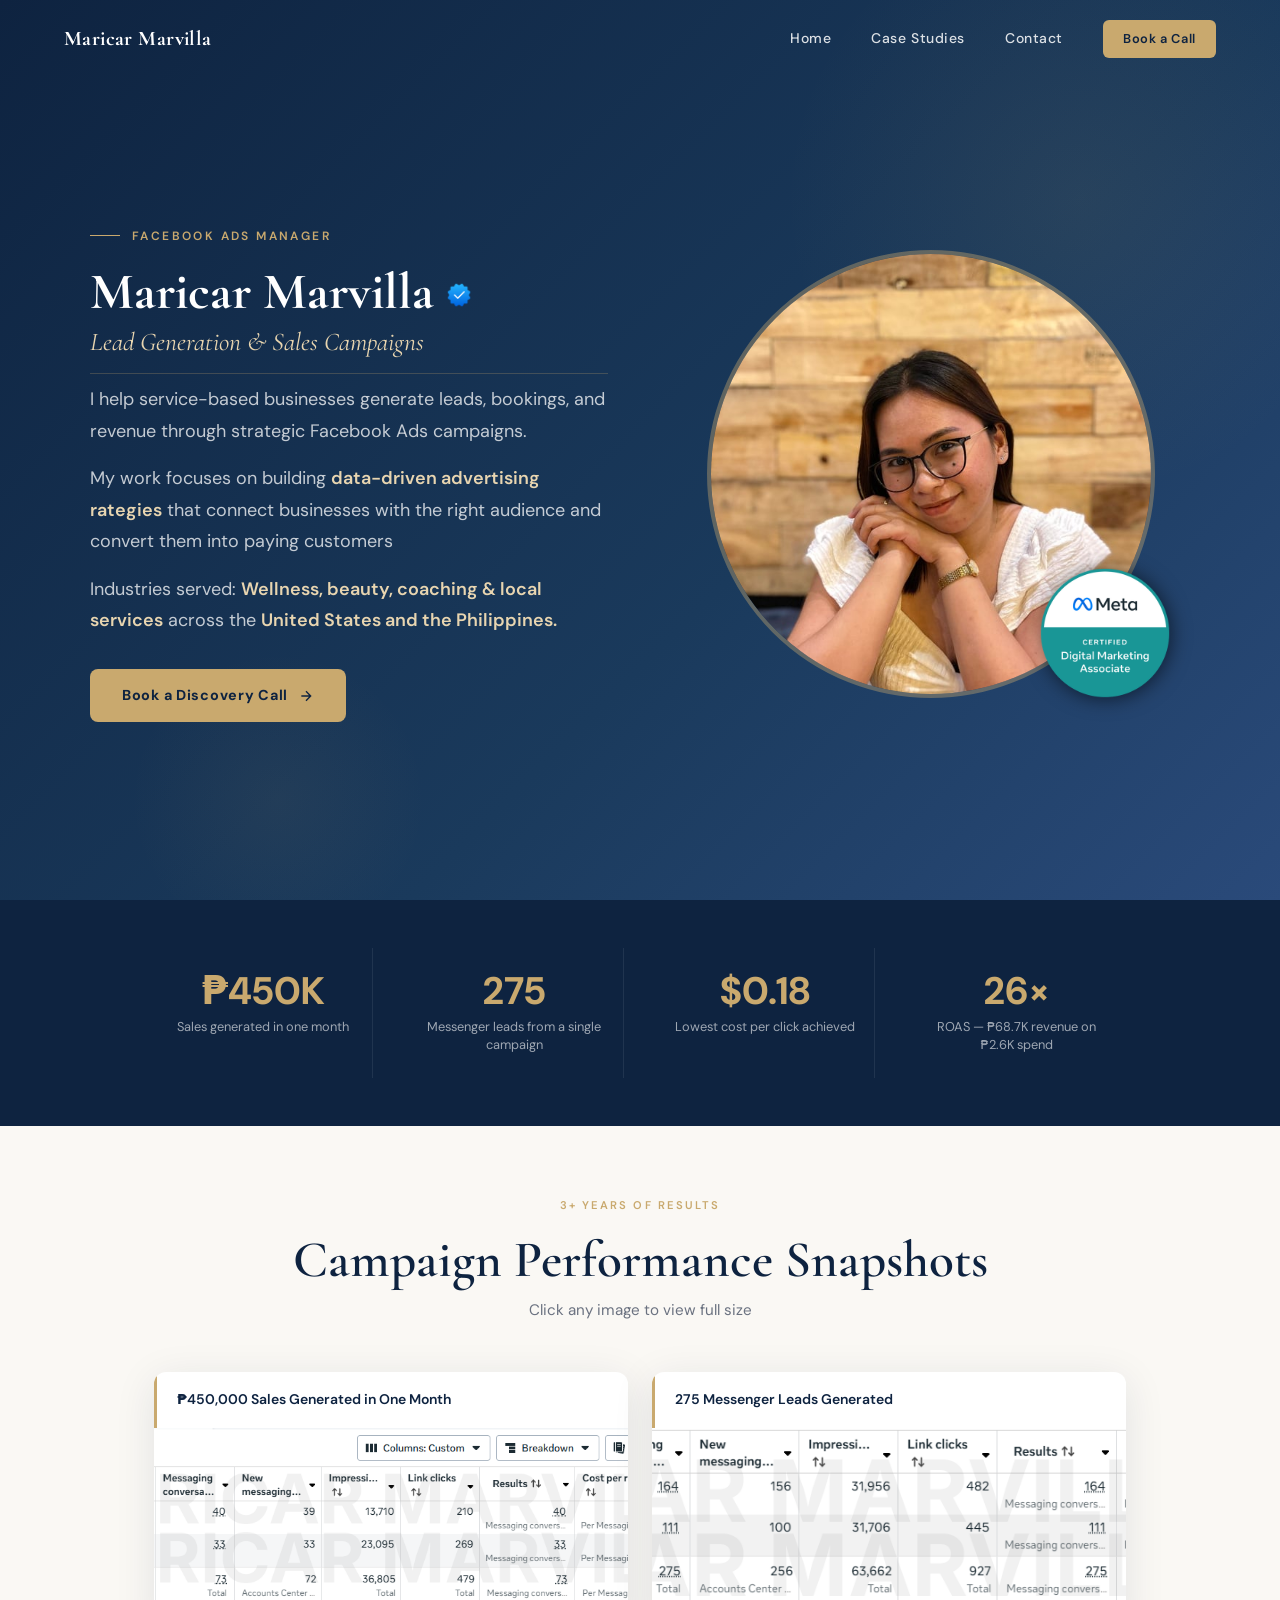
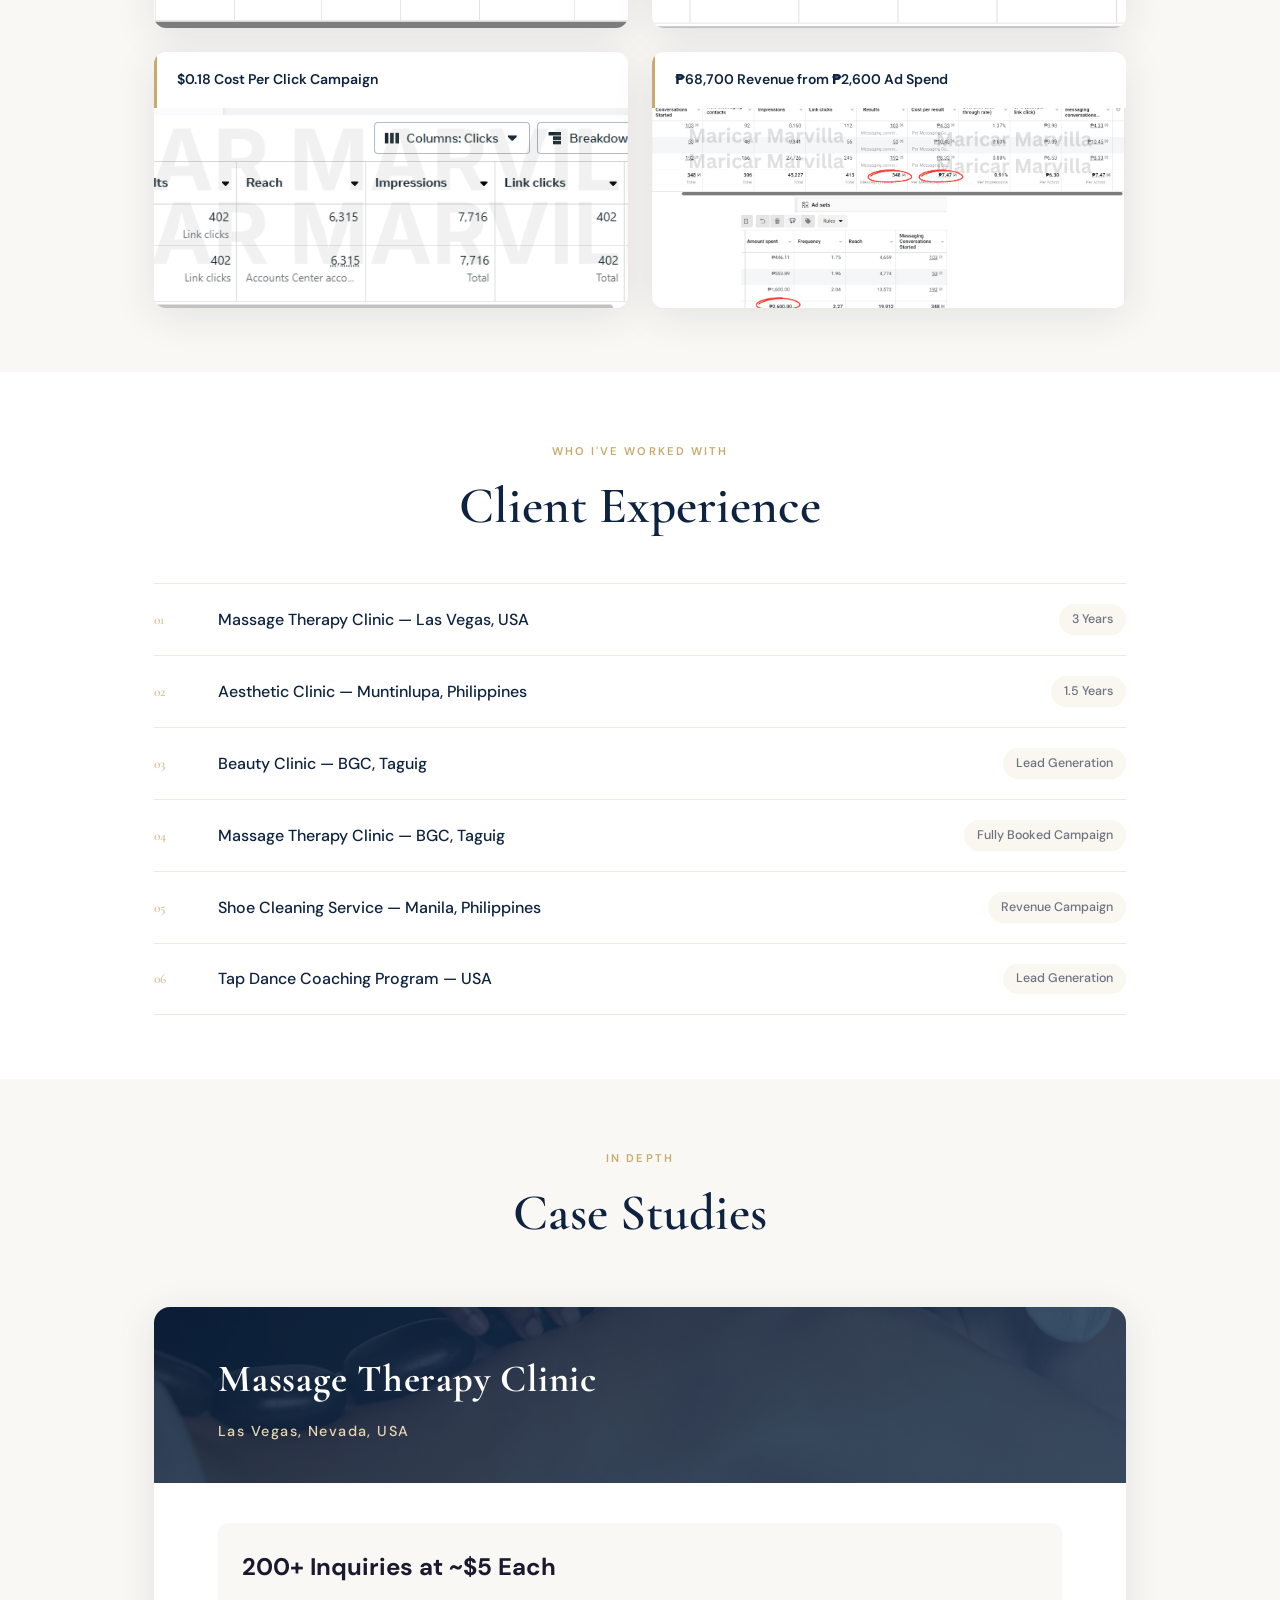
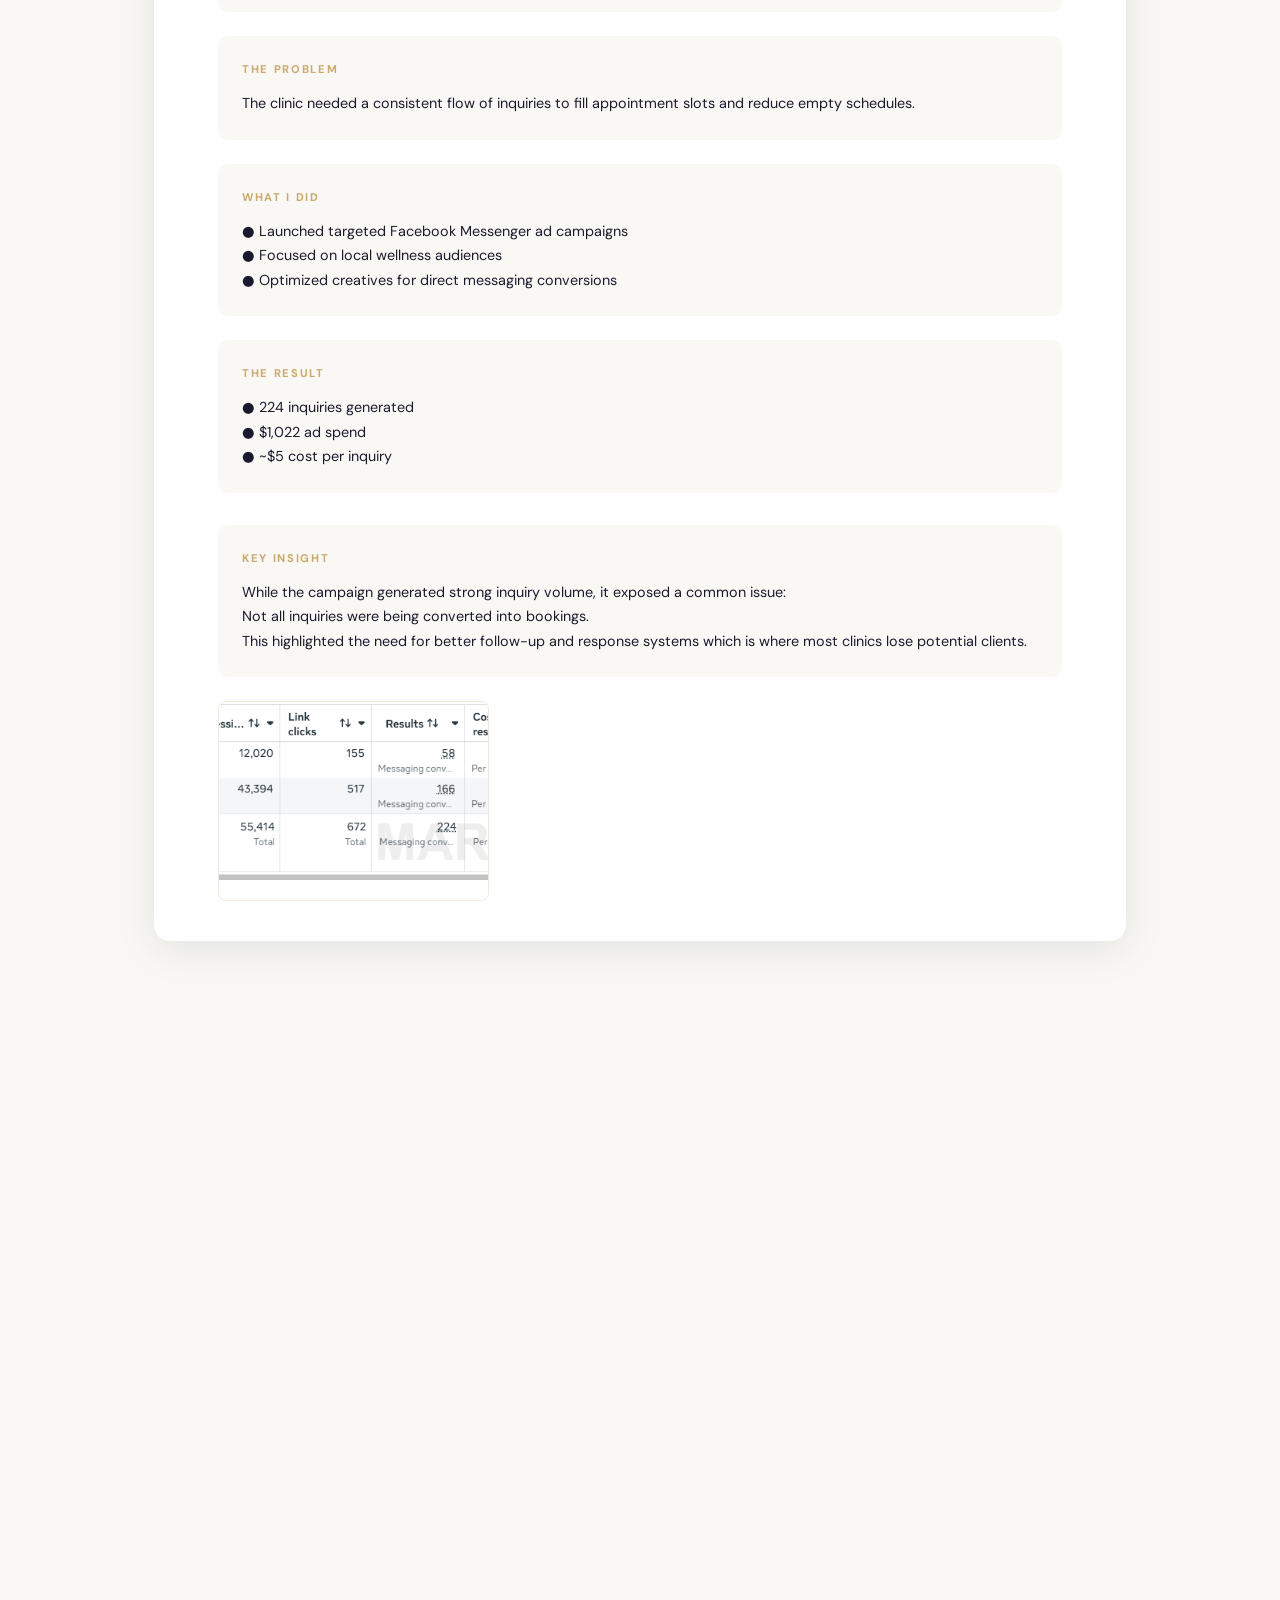
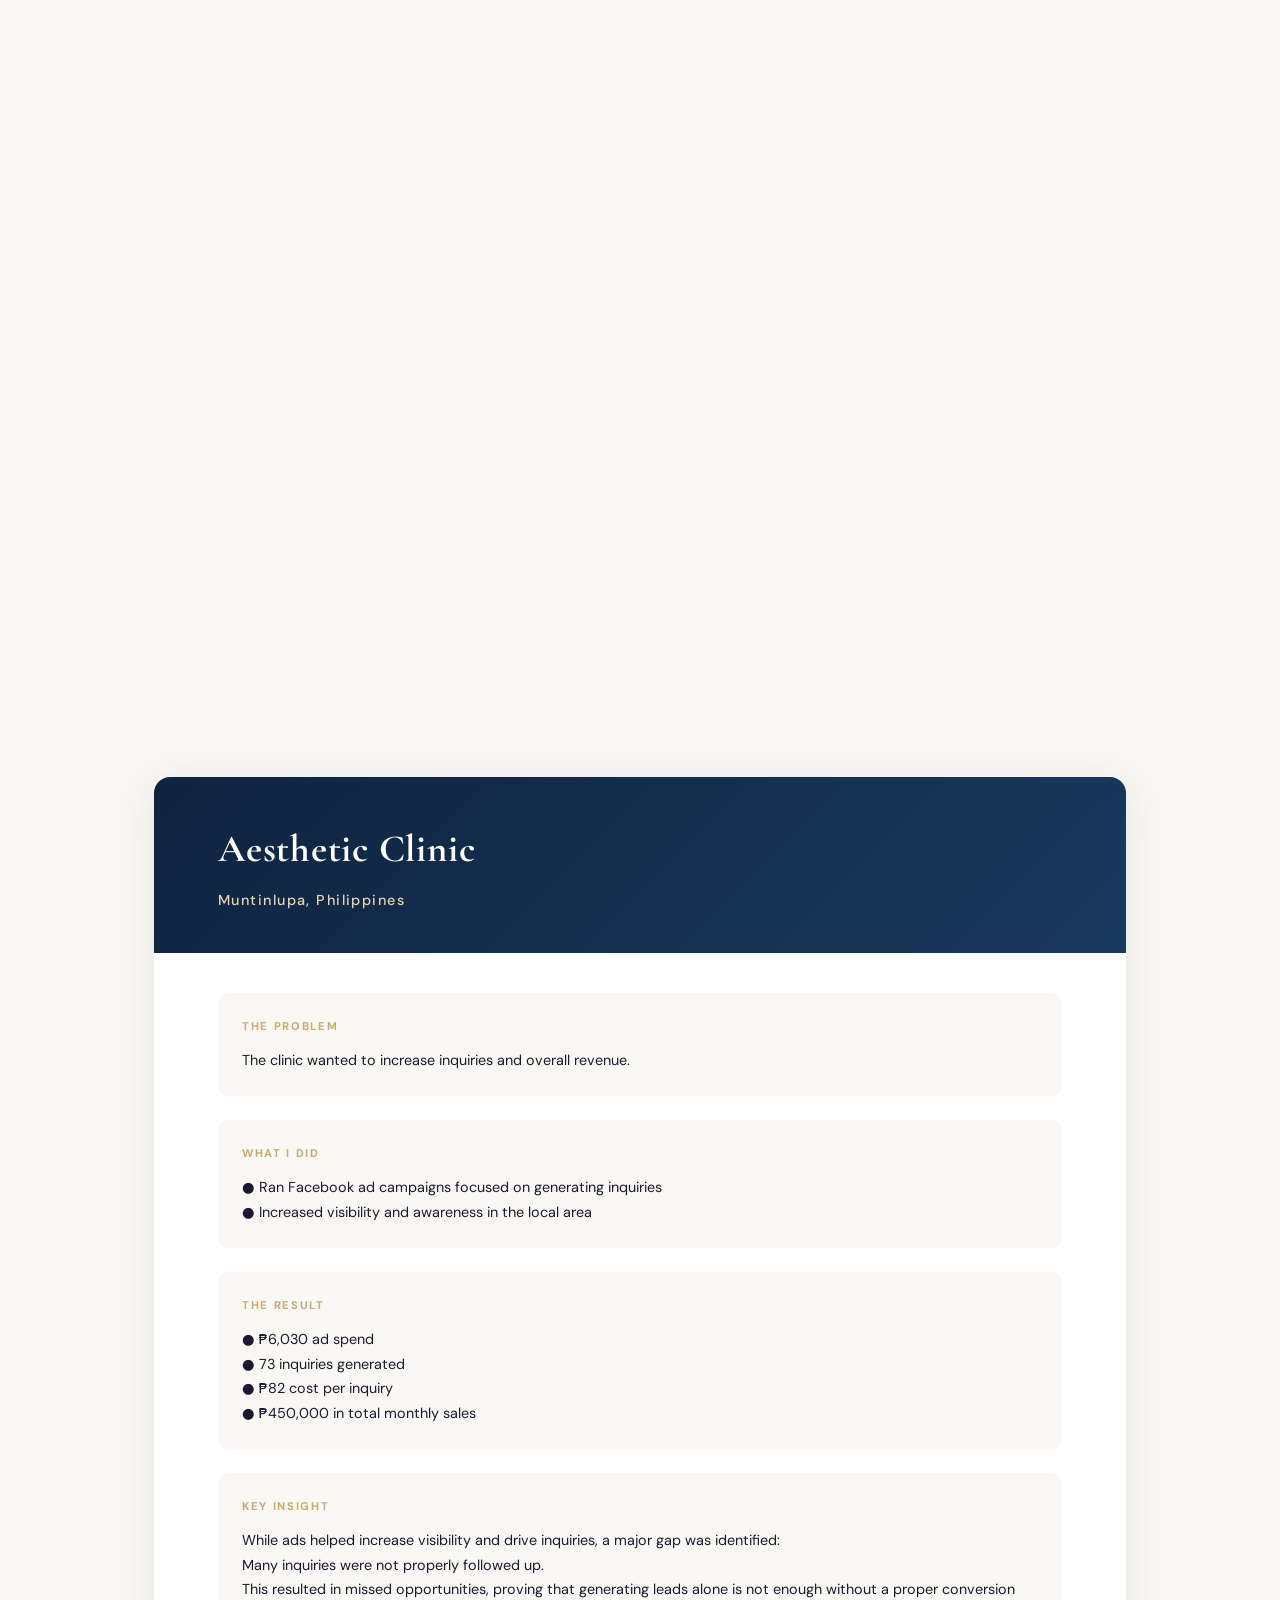
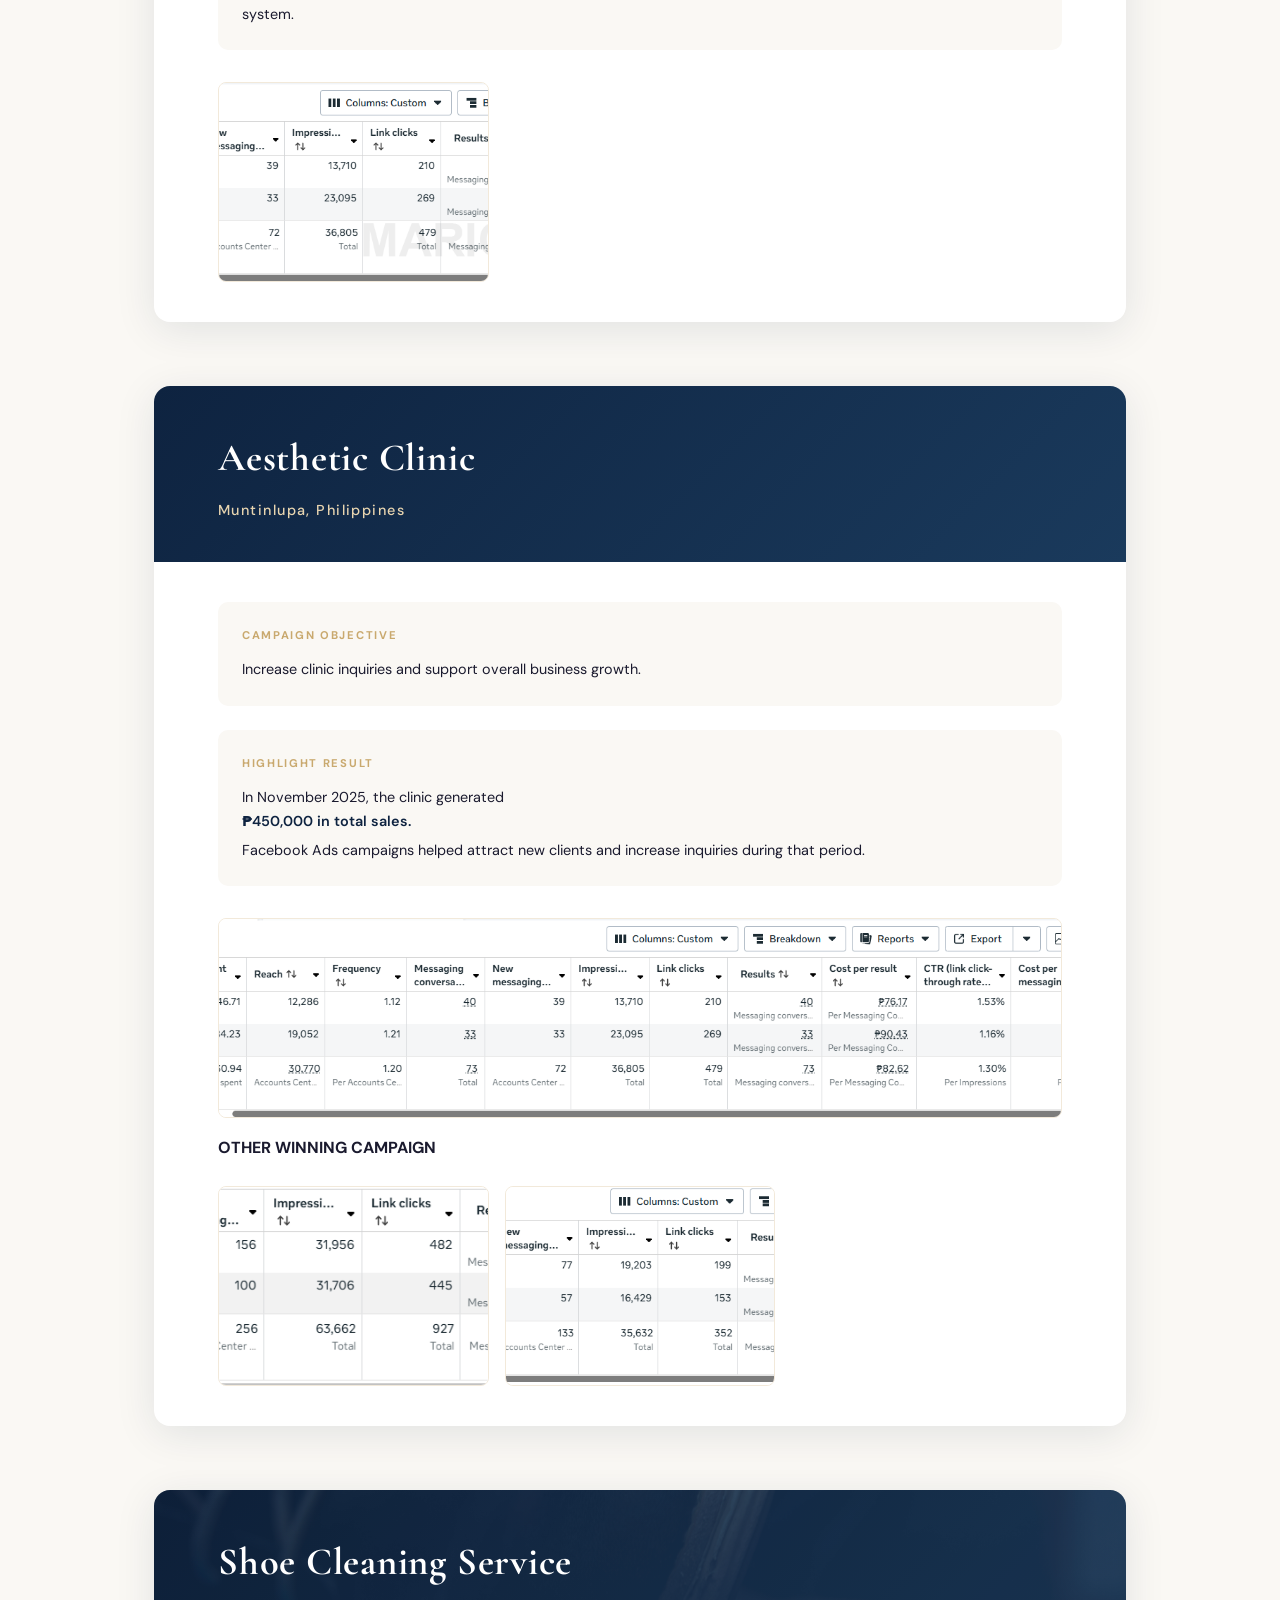
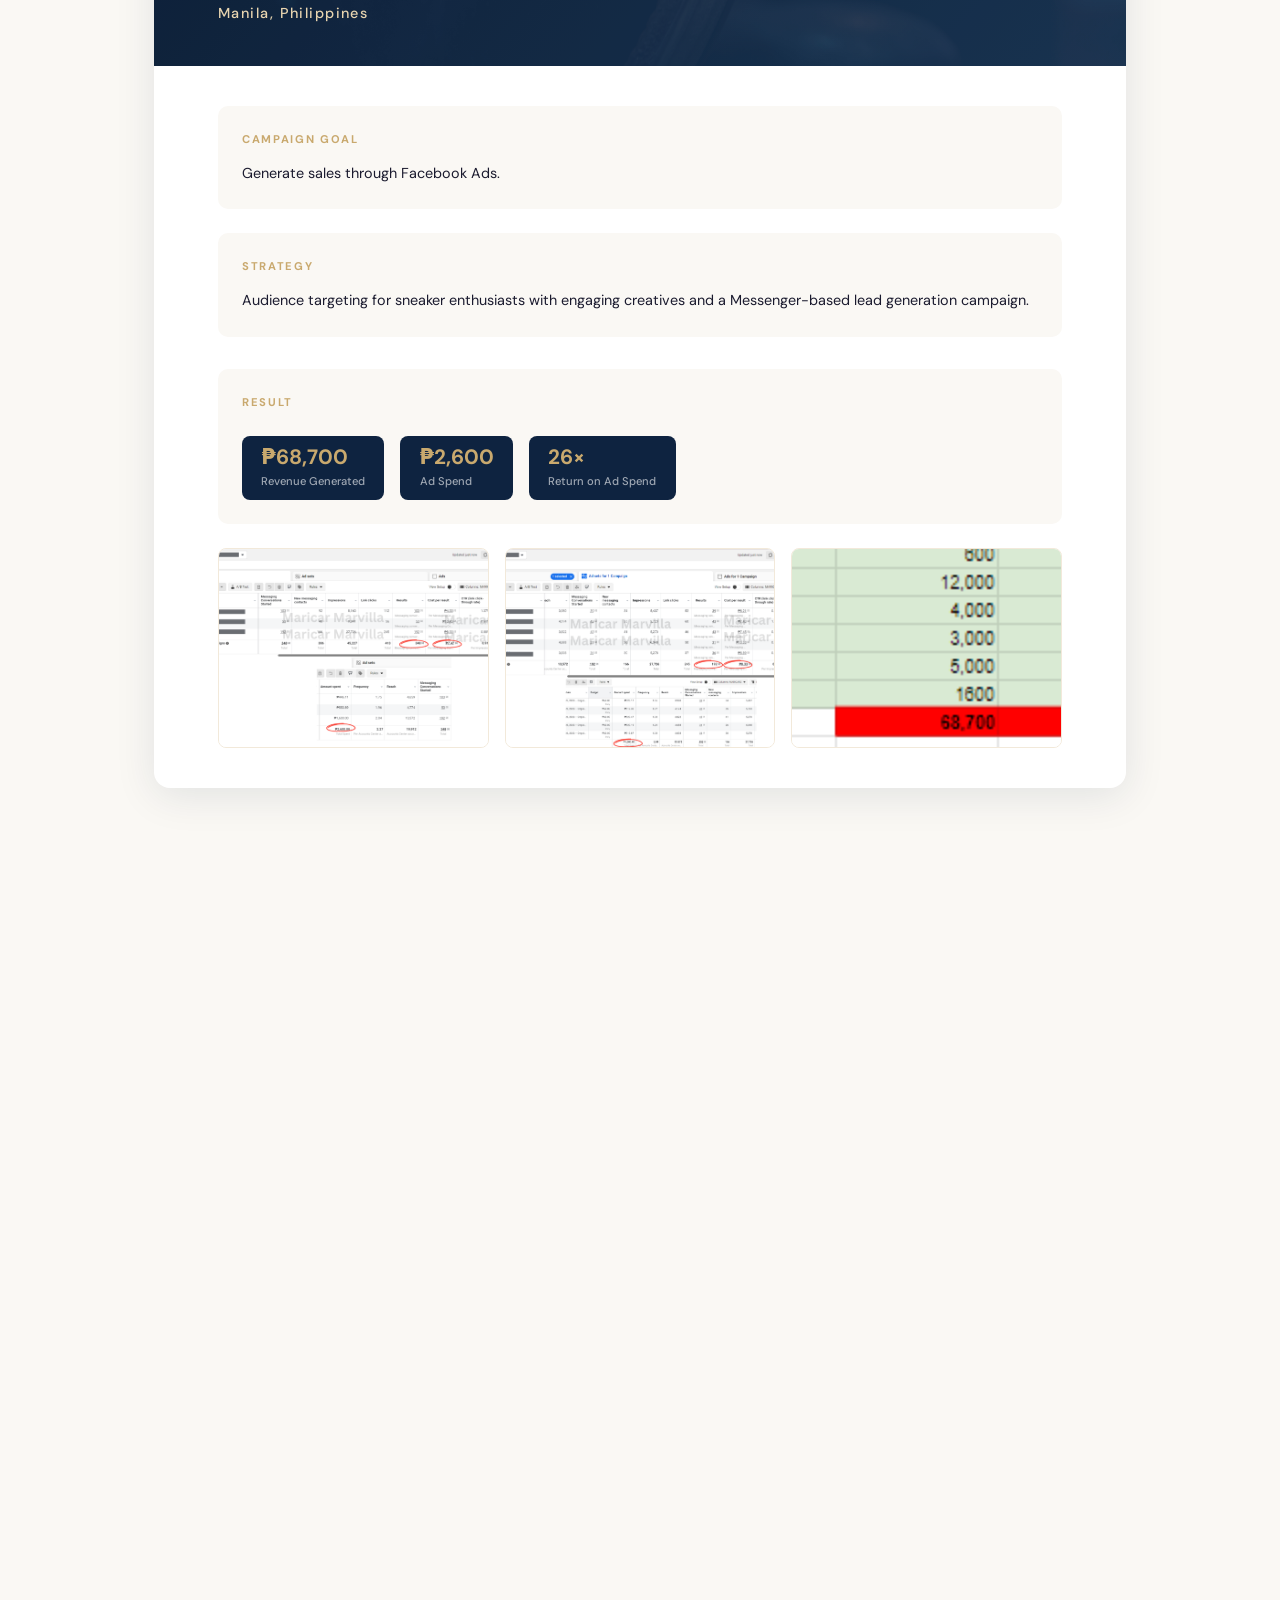
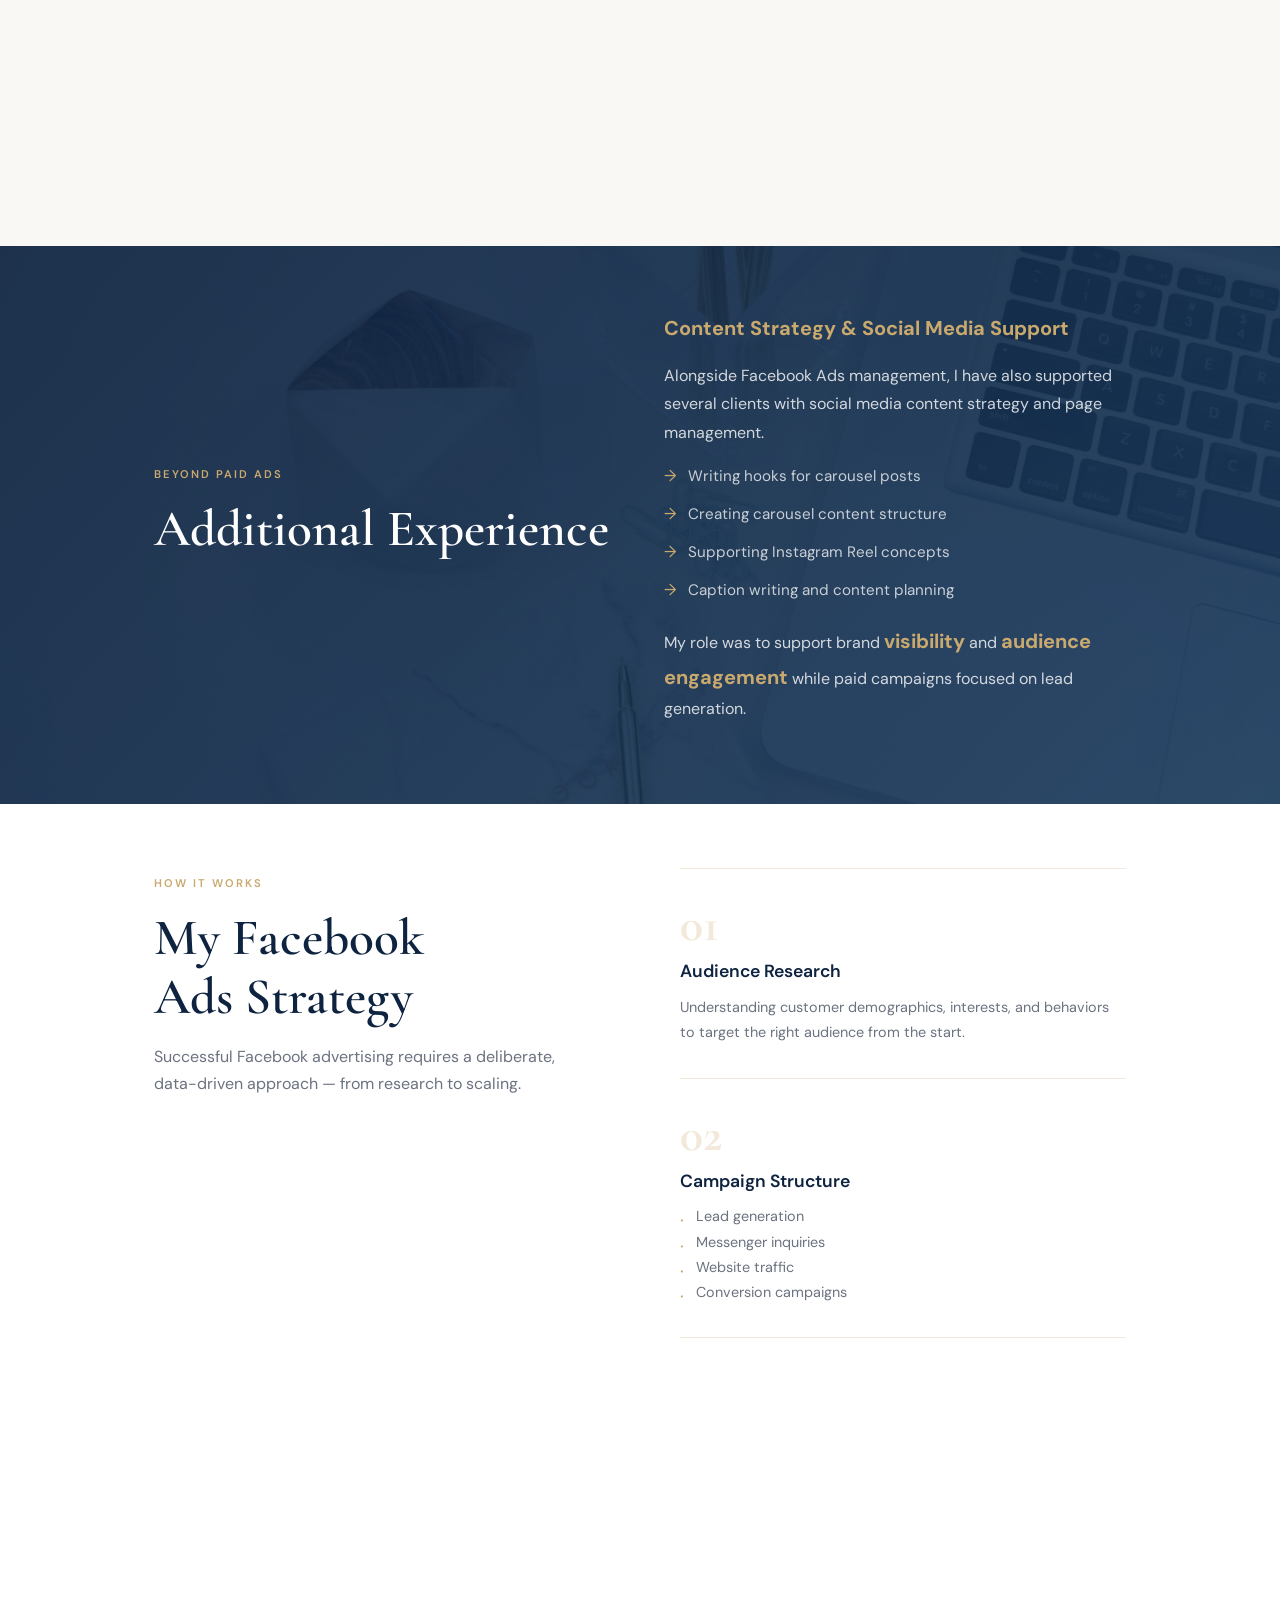
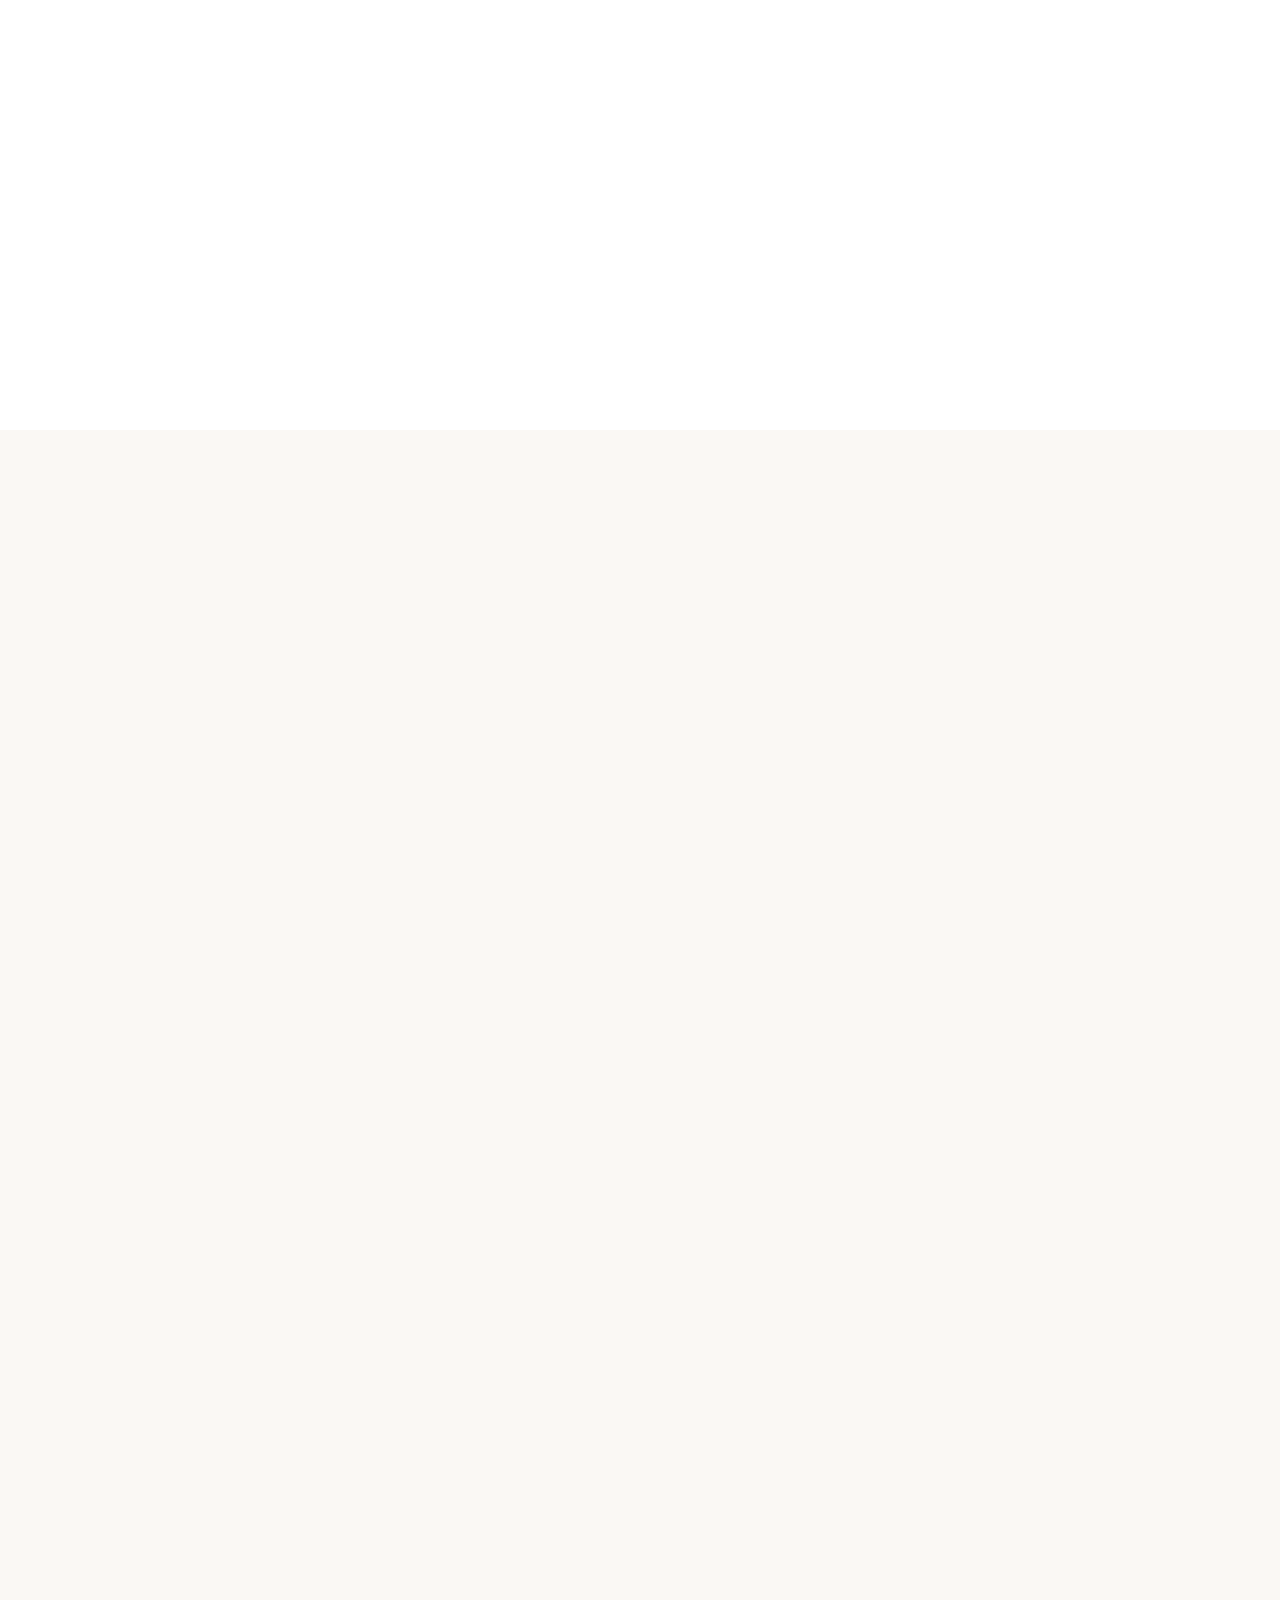
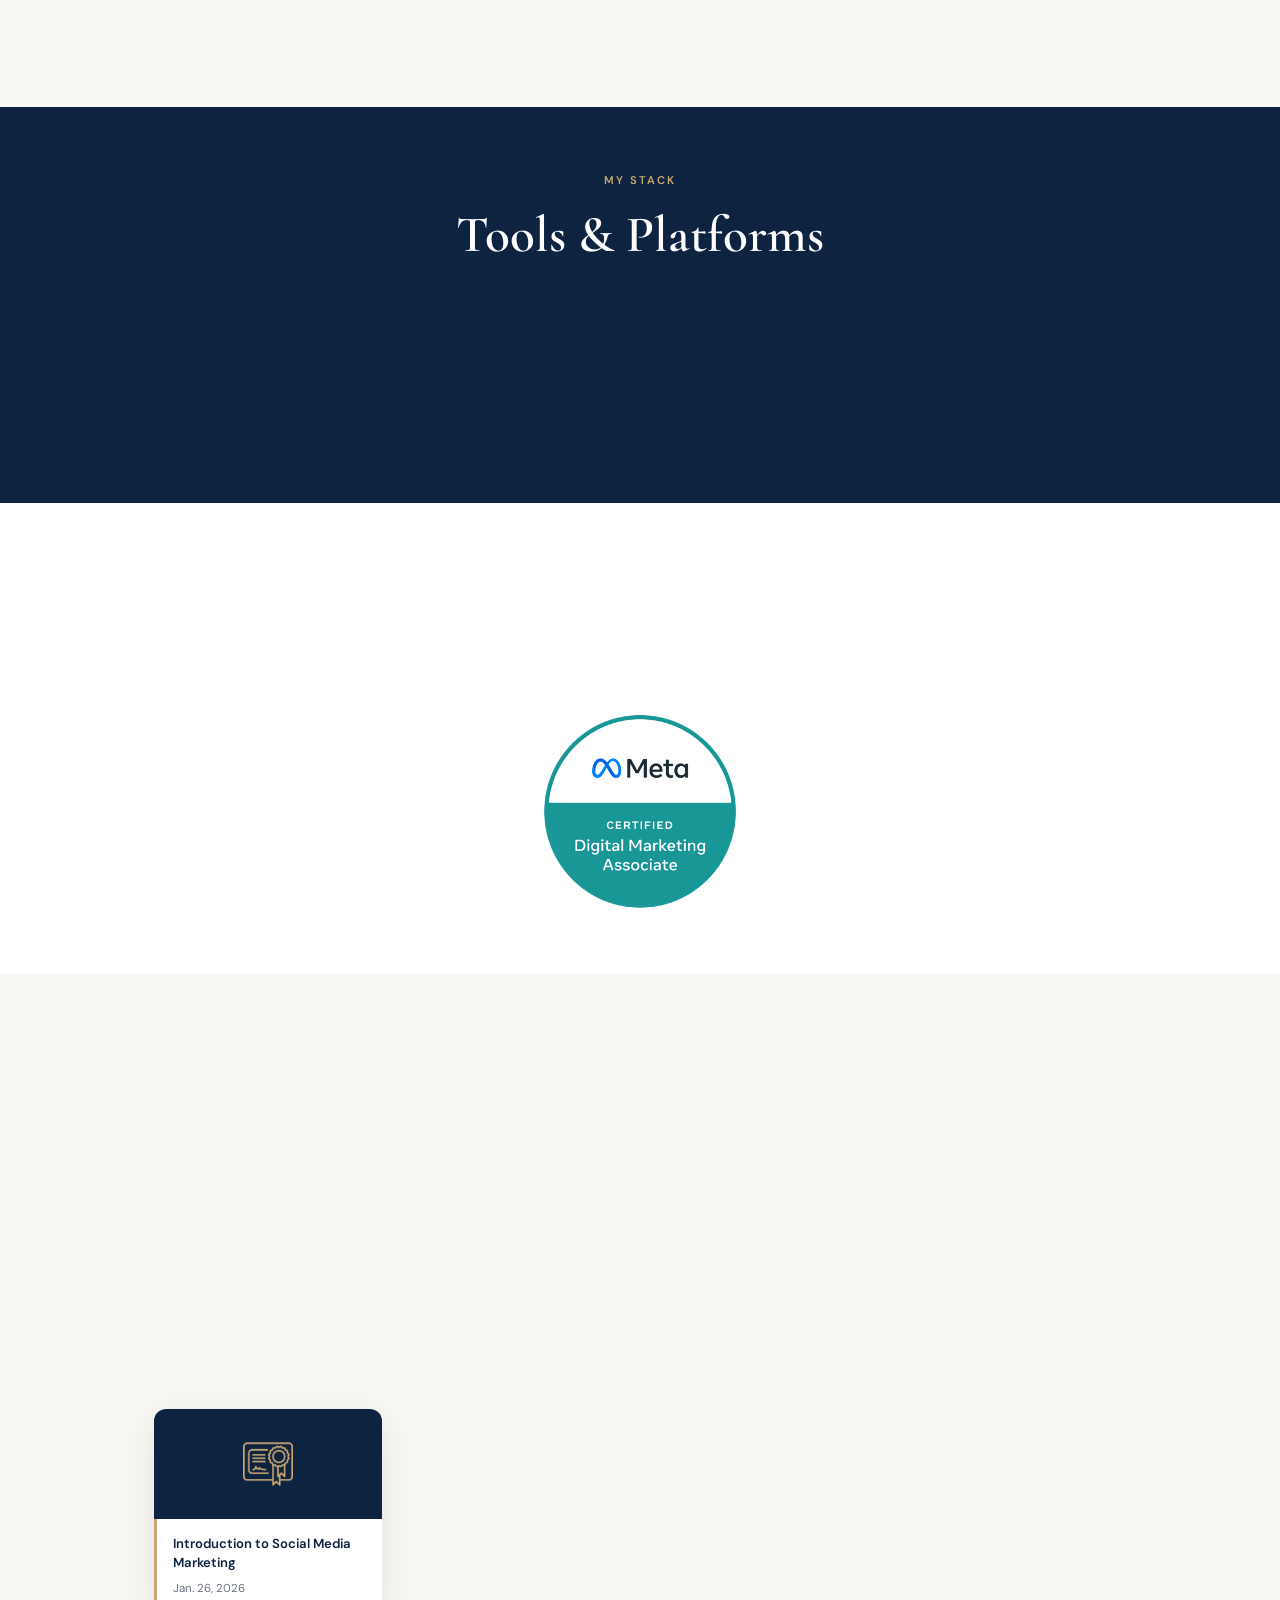
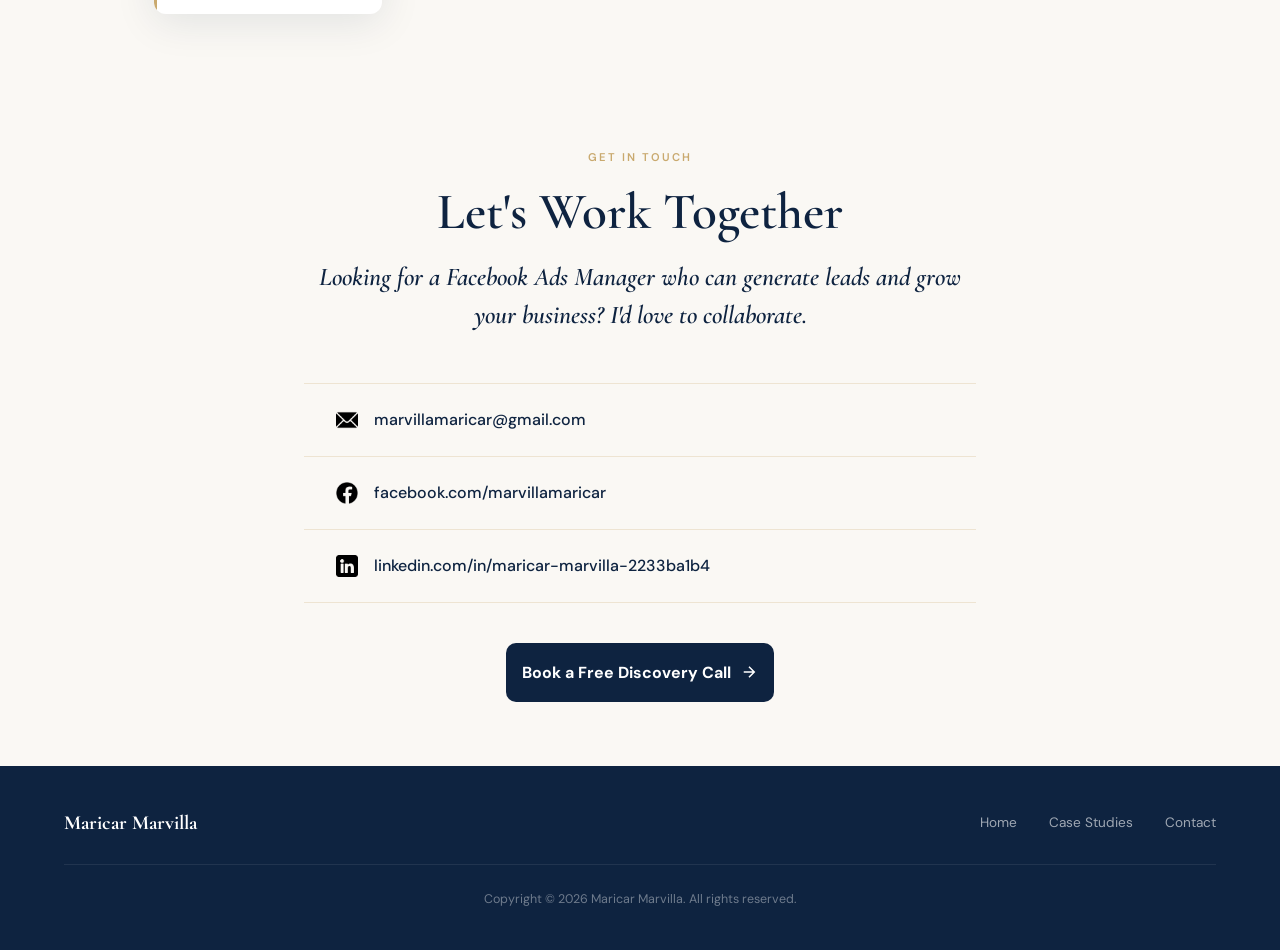
==== commit 75ddb146: "update" ====
--- a/docs/portfolio2.html
+++ b/docs/portfolio2.html
@@ -42,15 +42,18 @@
 <section class="hero">
   <div class="container">
     <div class="hero-content">
-      <div class="hero-eyebrow">Massage Clinic Client Acquisition Specialist</div>
+      <div class="hero-eyebrow">FACEBOOK ADS MANAGER</div>
       <h1>Maricar Marvilla</h1>
-      <h2></h2>
-      <p class="big">Massage Clinics: <strong>Turn more Inquiries Into Booked Clients</strong></p>
+      <h2>Lead Generation & Sales Campaigns</h2>
+      <P class="small">I help service-based businesses generate leads, bookings, and revenue through strategic Facebook Ads campaigns.</P>
+      <p class="small">My work focuses on building <strong>data-driven advertising rategies</strong> that connect businesses with the right audience and convert them into paying customers</p>
+      <p class="small">Industries served: <strong>Wellness, beauty, coaching & local services</strong> across the <strong>United States and the Philippines.</strong></p>
+      <!-- <p class="big">Massage Clinics: <strong>Turn more Inquiries Into Booked Clients</strong></p>
       <p class="mid">Turn Your Inquiries Into <strong>Paying Clients Using Ads</strong> + <strong>Simple Follow-Up Systems</strong></p>
-      <p class="small">700+ Inquiries Generated | Low Cost Per Lead Campaigns</p>
+      <p class="small">700+ Inquiries Generated | Low Cost Per Lead Campaigns</p> -->
       <!-- <p class="smaller"><strong>“Most clinics don’t lose clients from ads, they lose them after the message.”</strong></p> -->
       <a href="https://calendly.com/maricarmarvilla/30min" target="_blank" class="hero-cta">
-        See If This Can Work
+        Book a Discovery Call
         <svg viewBox="0 0 24 24" fill="none" stroke="currentColor" stroke-width="2"><path d="M5 12h14M12 5l7 7-7 7"/></svg>
       </a>
     </div>
@@ -347,7 +350,7 @@
       </div>
 
       <!-- Case 4 -->
-      <!-- <div class="case-card reveal">
+      <div class="case-card reveal">
         <div class="case-banner bg02">
           <h2>Aesthetic Clinic</h2>
           <h3>Muntinlupa, Philippines</h3>
@@ -363,17 +366,17 @@
               <p>In November 2025, the clinic generated <strong>₱450,000 in total sales.</strong> Facebook Ads campaigns helped attract new clients and increase inquiries during that period.</p>
             </div>
           </div>
-          <img src="./img/top/case-study/img10.png" alt="" class="case-img" onclick="openModal(this.src)" />
+          <img src="./img/top/case-study/aesthetic01.png" alt="" class="case-img" onclick="openModal(this.src)" />
           <p style="margin:1rem 0 0.5rem;"><strong>OTHER WINNING CAMPAIGN</strong></p>
           <div class="case-imgs">
-            <img src="./img/top/case-study/img11.png" alt="" class="case-img" onclick="openModal(this.src)" />
-            <img src="./img/top/case-study/img12.png" alt="" class="case-img" onclick="openModal(this.src)" />
-          </div>
-        </div>
-      </div> -->
+            <img src="./img/top/case-study/aesthetic02.png" alt="" class="case-img" onclick="openModal(this.src)" />
+            <img src="./img/top/case-study/aesthetic03.png" alt="" class="case-img" onclick="openModal(this.src)" />
+          </div>
+        </div>
+      </div>
 
       <!-- Case 5 -->
-      <!-- <div class="case-card reveal">
+      <div class="case-card reveal">
         <div class="case-banner bg03">
           <h2>Shoe Cleaning Service</h2>
           <h3>Manila, Philippines</h3>
@@ -398,15 +401,15 @@
             </div>
           </div>
           <div class="case-imgs">
-            <img src="./img/top/case-study/img13.png" alt="" class="case-img" onclick="openModal(this.src)" />
-            <img src="./img/top/case-study/img14.png" alt="" class="case-img" onclick="openModal(this.src)" />
-            <img src="./img/top/case-study/img15.png" alt="" class="case-img" onclick="openModal(this.src)" />
-          </div>
-        </div>
-      </div> -->
+            <img src="./img/top/case-study/shoe01.png" alt="" class="case-img" onclick="openModal(this.src)" />
+            <img src="./img/top/case-study/shoe02.png" alt="" class="case-img" onclick="openModal(this.src)" />
+            <img src="./img/top/case-study/shoe03.png" alt="" class="case-img" onclick="openModal(this.src)" />
+          </div>
+        </div>
+      </div>
 
       <!-- Case 6 -->
-      <!-- <div class="case-card reveal">
+      <div class="case-card reveal">
         <div class="case-banner bg04">
           <h2>Tap Dance Coaching Program</h2>
           <h3>United States</h3>
@@ -434,13 +437,13 @@
             </div>
           </div>
           <div class="case-imgs">
-            <img src="./img/top/case-study/img16.png" alt="" class="case-img" onclick="openModal(this.src)" />
-            <img src="./img/top/case-study/img17.png" alt="" class="case-img" onclick="openModal(this.src)" />
-            <img src="./img/top/case-study/img18.png" alt="" class="case-img" onclick="openModal(this.src)" />
-          </div>
-        </div>
-      </div> -->
-
+            <img src="./img/top/case-study/dance01.png" alt="" class="case-img" onclick="openModal(this.src)" />
+            <img src="./img/top/case-study/dance02.png" alt="" class="case-img" onclick="openModal(this.src)" />
+            <img src="./img/top/case-study/dance03.png" alt="" class="case-img" onclick="openModal(this.src)" />
+          </div>
+        </div>
+      </div>
+      
     </div>
   </div>
 </section>
@@ -610,41 +613,6 @@
   </div>
 </section> -->
 
-<!-- ===== CONTACT ===== -->
-<section class="contact section" id="contact">
-  <div class="container">
-    <div class="reveal" style="text-align:center; margin-bottom:3rem;">
-      <div class="label-tag">Get In Touch</div>
-      <h2 class="section-title">Let’s Fix Your Bookings</h2>
-      <p class="contact-sub">If you’re getting inquiries but not turning them into actual bookings, something in your system is broken.</p>
-    </div>
-    <div class="contact-links reveal">
-      <div class="contact-link-item">
-        <img src="./img/top/icon/mail-icon.png" alt="Email" />
-        <a href="mailto:marvillamaricar@gmail.com">marvillamaricar@gmail.com</a>
-      </div>
-      <div class="contact-link-item">
-        <img src="./img/top/icon/fb-icon.png" alt="Facebook" />
-        <a href="https://www.facebook.com/marvillamaricar" target="_blank">facebook.com/marvillamaricar</a>
-      </div>
-      <div class="contact-link-item">
-        <img src="./img/top/icon/link-icon.png" alt="LinkedIn" />
-        <a href="http://www.linkedin.com/in/maricar-marvilla-2233ba1b4" target="_blank">linkedin.com/in/maricar-marvilla-2233ba1b4</a>
-      </div>
-      <!-- <div class="contact-link-item">
-        <img src="./img/top/icon/calendly-icon.png" alt="Calendly" />
-        <a href="https://calendly.com/maricarmarvilla/30min" target="_blank">calendly.com/maricarmarvilla/30min</a>
-      </div> -->
-    </div>
-    <div style="text-align:center;">
-      <a href="https://calendly.com/maricarmarvilla/30min" target="_blank" class="contact-cta">
-        Get More Booked Clients
-        <svg width="18" height="18" viewBox="0 0 24 24" fill="none" stroke="currentColor" stroke-width="2"><path d="M5 12h14M12 5l7 7-7 7"/></svg>
-      </a>
-    </div>
-  </div>
-</section>
-
 <!-- ===== badge ===== -->
 <section class="badge section">
   <div class="container">
@@ -654,7 +622,7 @@
     </div>
     <div class="badge_cards">
       <div class="card">
-        <div data-iframe-width="150" data-iframe-height="270" data-share-badge-id="3698b446-c414-4d4c-a0f8-52aefc53dd0f" data-share-badge-host="https://www.credly.com"></div><script type="text/javascript" async src="//cdn.credly.com/assets/utilities/embed.js"></script>
+        <a href="https://www.credly.com/badges/3698b446-c414-4d4c-a0f8-52aefc53dd0f" target="_blank"><img src="./img/top/icon/meta_icon.png" alt="metacert"></a>
       </div>
     </div>
   </div>
@@ -713,6 +681,41 @@
           </div>
         </a>
       </div>
+    </div>
+  </div>
+</section>
+
+<!-- ===== CONTACT ===== -->
+<section class="contact section" id="contact">
+  <div class="container">
+    <div class="reveal" style="text-align:center; margin-bottom:3rem;">
+      <div class="label-tag">Get In Touch</div>
+      <h2 class="section-title">Let's Work Together</h2>
+      <p class="contact-sub">Looking for a Facebook Ads Manager who can generate leads and grow your business? I'd love to collaborate.</p>
+    </div>
+    <div class="contact-links reveal">
+      <div class="contact-link-item">
+        <img src="./img/top/icon/mail-icon.png" alt="Email" />
+        <a href="mailto:marvillamaricar@gmail.com">marvillamaricar@gmail.com</a>
+      </div>
+      <div class="contact-link-item">
+        <img src="./img/top/icon/fb-icon.png" alt="Facebook" />
+        <a href="https://www.facebook.com/marvillamaricar" target="_blank">facebook.com/marvillamaricar</a>
+      </div>
+      <div class="contact-link-item">
+        <img src="./img/top/icon/link-icon.png" alt="LinkedIn" />
+        <a href="http://www.linkedin.com/in/maricar-marvilla-2233ba1b4" target="_blank">linkedin.com/in/maricar-marvilla-2233ba1b4</a>
+      </div>
+      <!-- <div class="contact-link-item">
+        <img src="./img/top/icon/calendly-icon.png" alt="Calendly" />
+        <a href="https://calendly.com/maricarmarvilla/30min" target="_blank">calendly.com/maricarmarvilla/30min</a>
+      </div> -->
+    </div>
+    <div style="text-align:center;">
+      <a href="https://calendly.com/maricarmarvilla/30min" target="_blank" class="contact-cta">
+        Book a Free Discovery Call
+        <svg width="18" height="18" viewBox="0 0 24 24" fill="none" stroke="currentColor" stroke-width="2"><path d="M5 12h14M12 5l7 7-7 7"/></svg>
+      </a>
     </div>
   </div>
 </section>
--- a/docs/css/style.css
+++ b/docs/css/style.css
@@ -585,7 +585,7 @@
 .metric-chip span:last-child { font-size: 0.7rem; color: rgba(255,255,255,0.6); }
 .case-imgs {
   display: grid;
-  /* grid-template-columns: repeat(auto-fill, minmax(260px, 1fr)); */
+  grid-template-columns: repeat(auto-fill, minmax(260px, 1fr));
   gap: 1rem;
   margin-top: 1.5rem;
 }
@@ -722,10 +722,11 @@
 .badge_cards {
   display: flex;
   flex-wrap: wrap;
+  justify-content: center;
 }
 
 .badge_cards .card {
-  width: calc(100% / 3);
+  width: calc(100% / 5);
 }
 
 .badge_cards .card iframe {
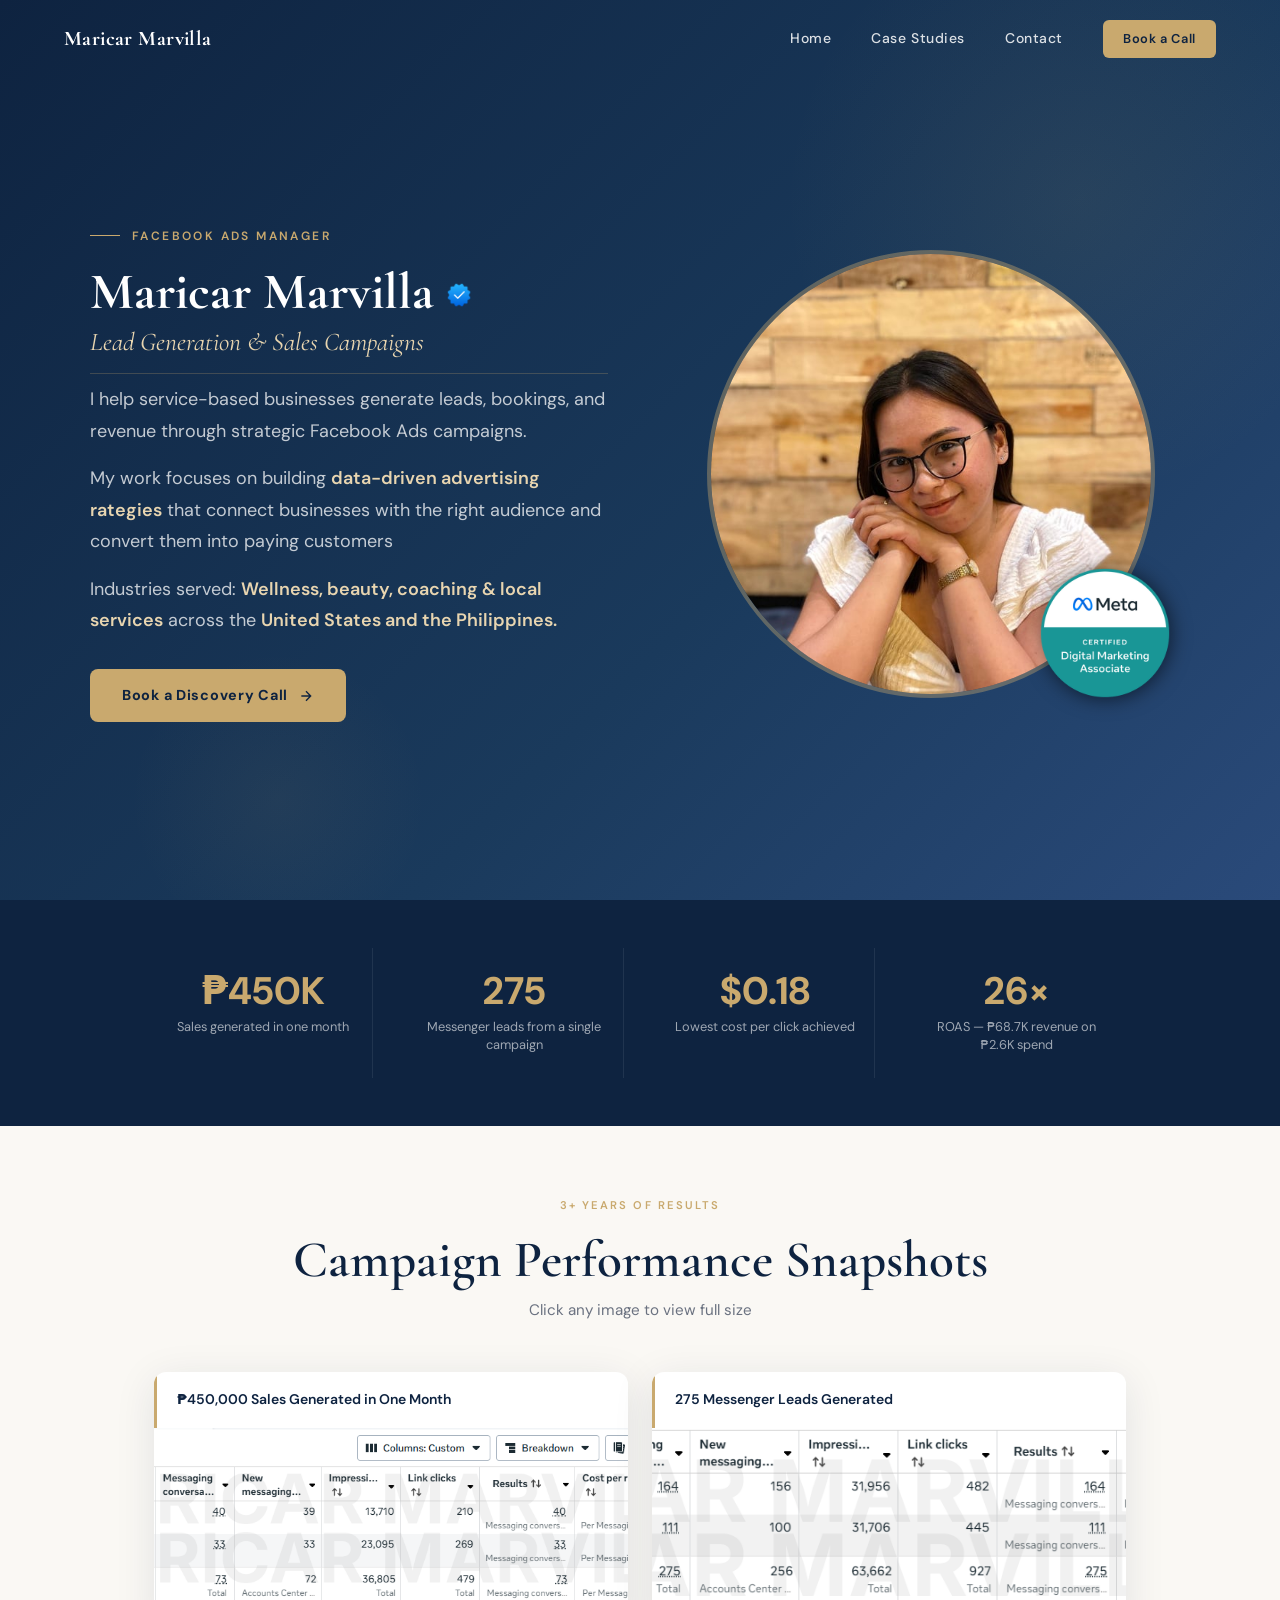
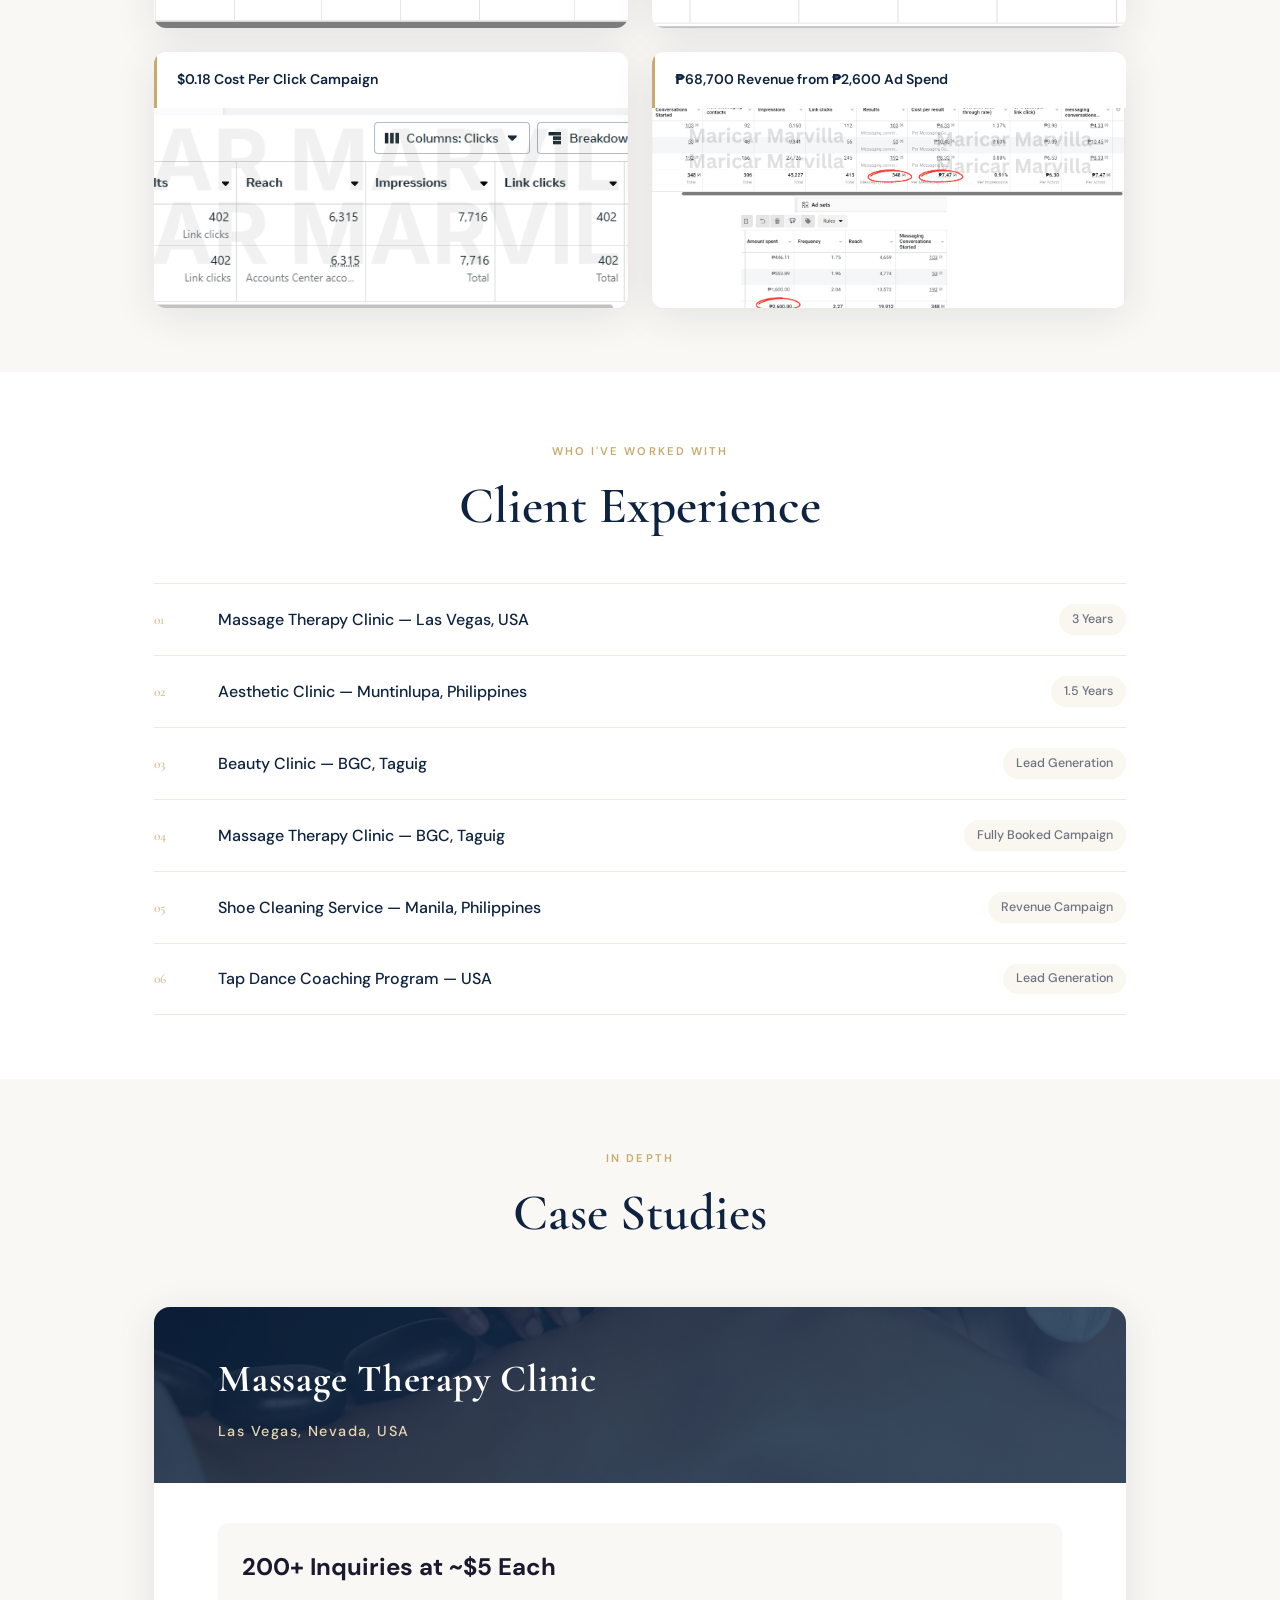
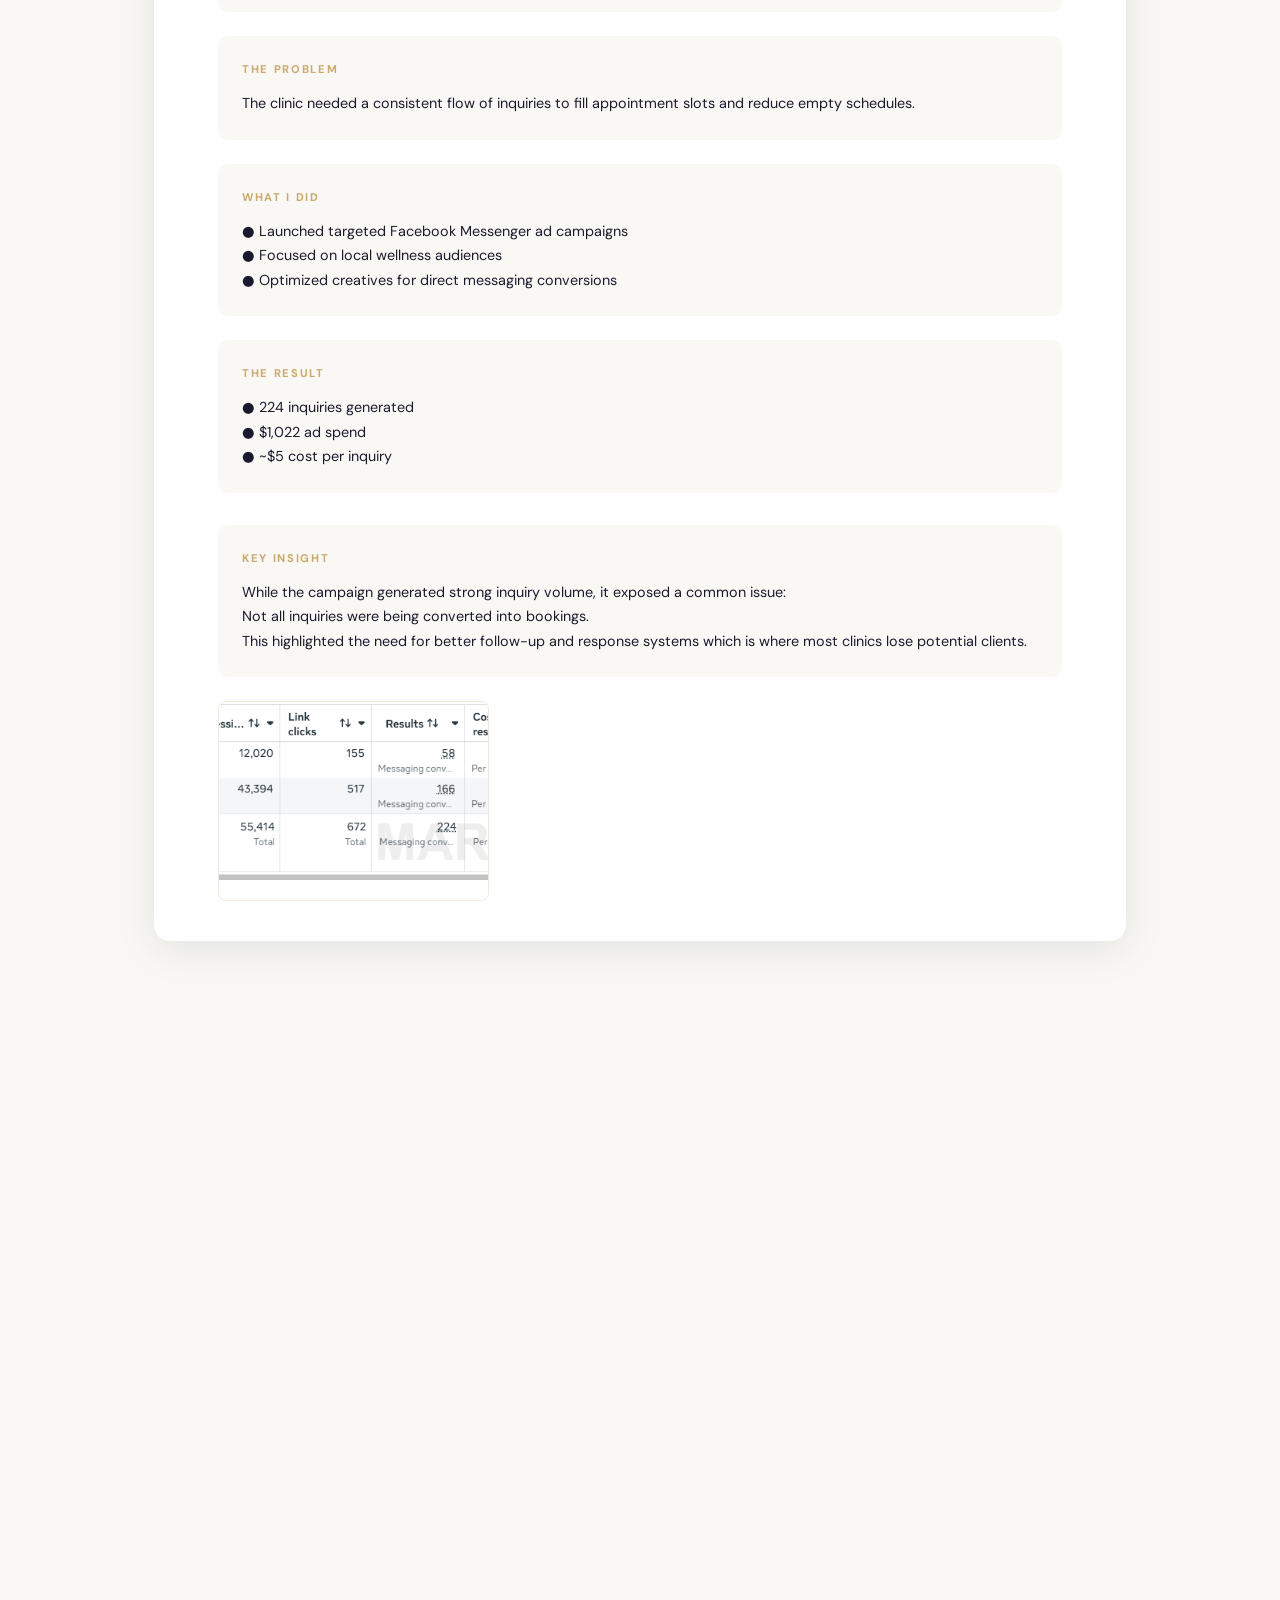
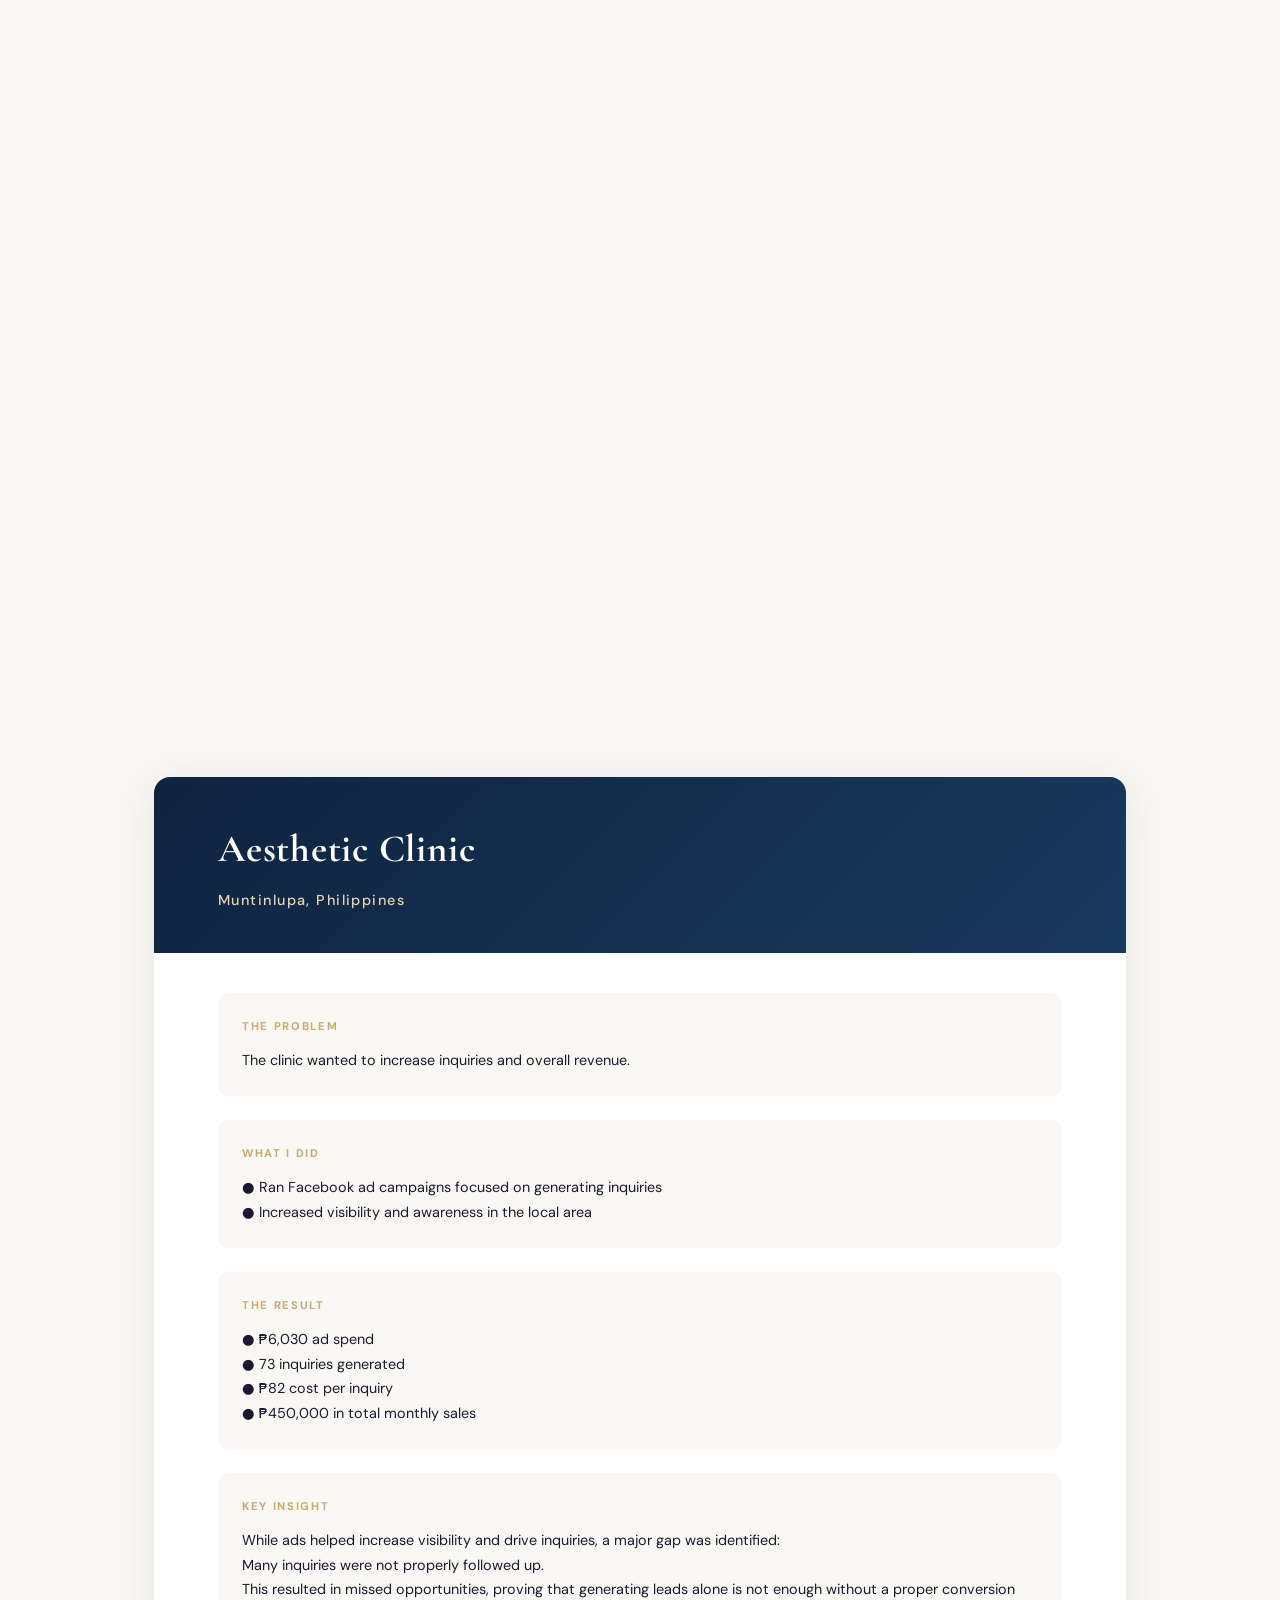
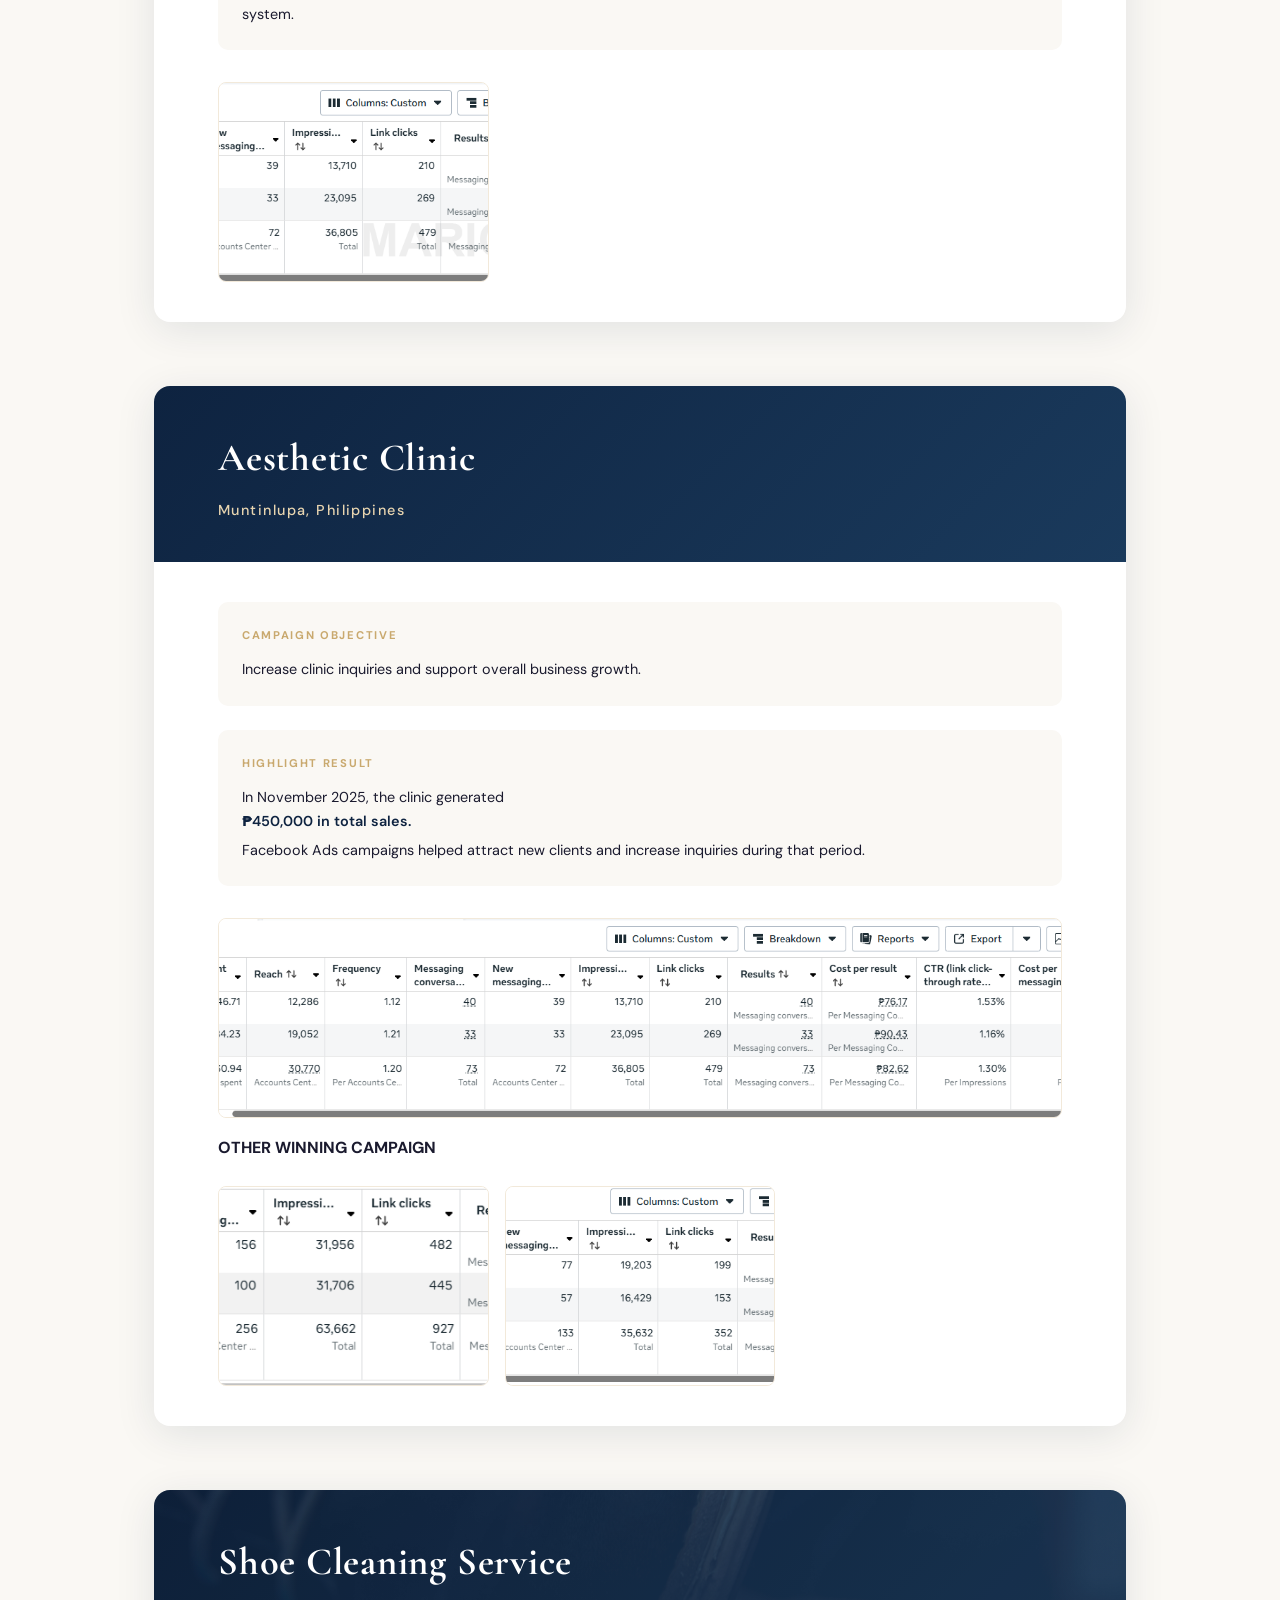
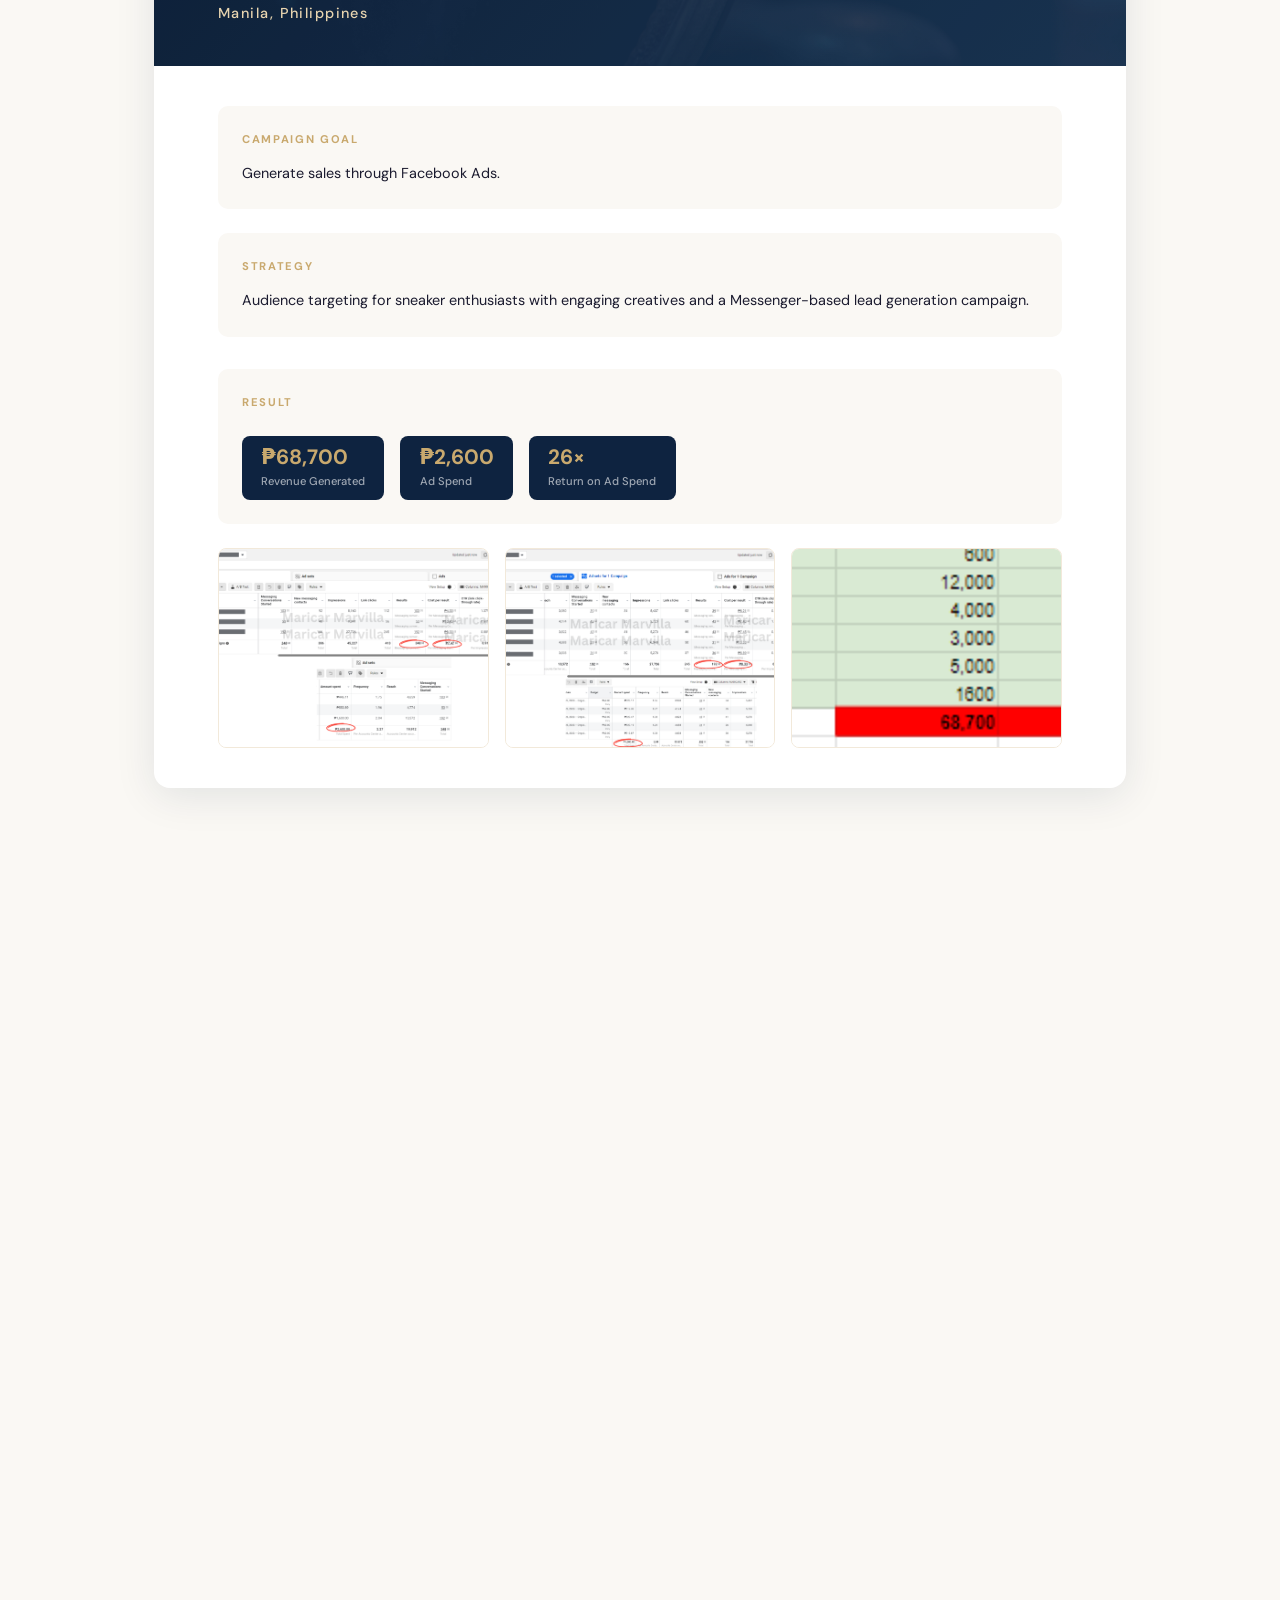
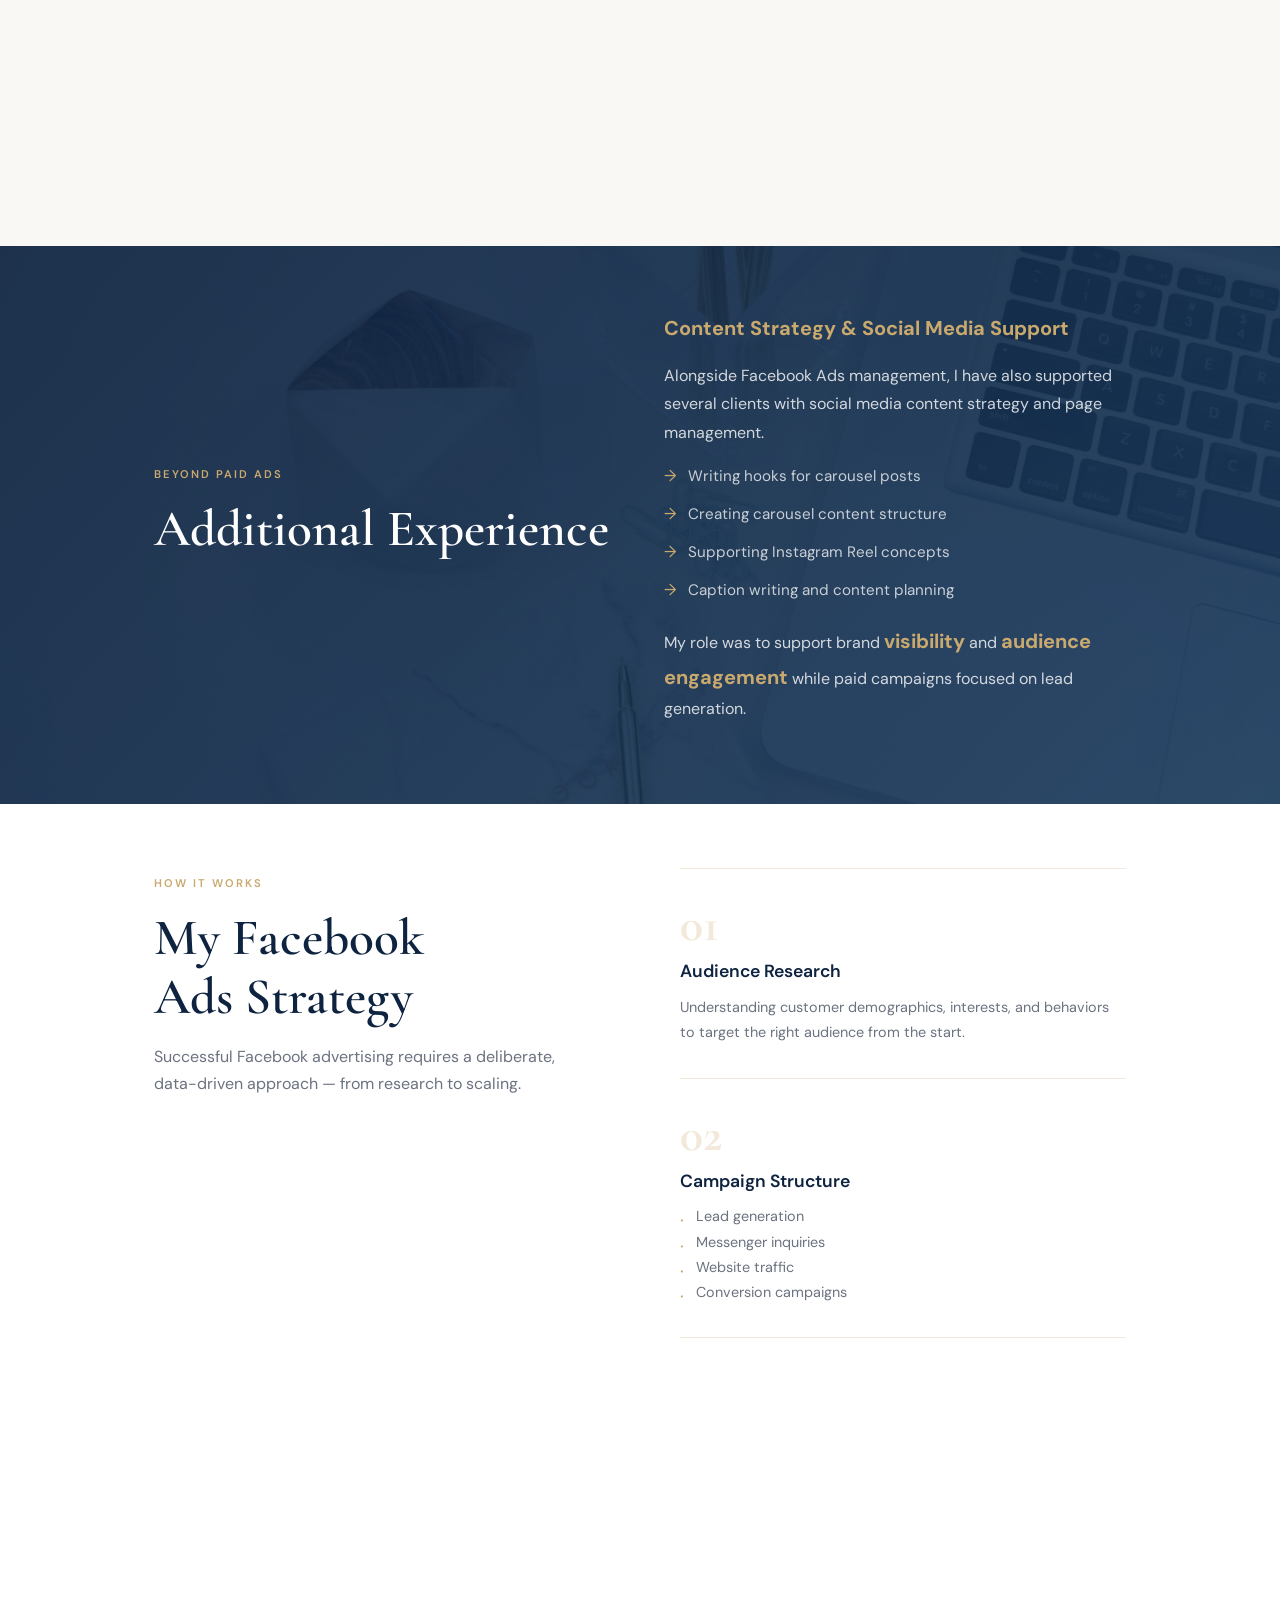
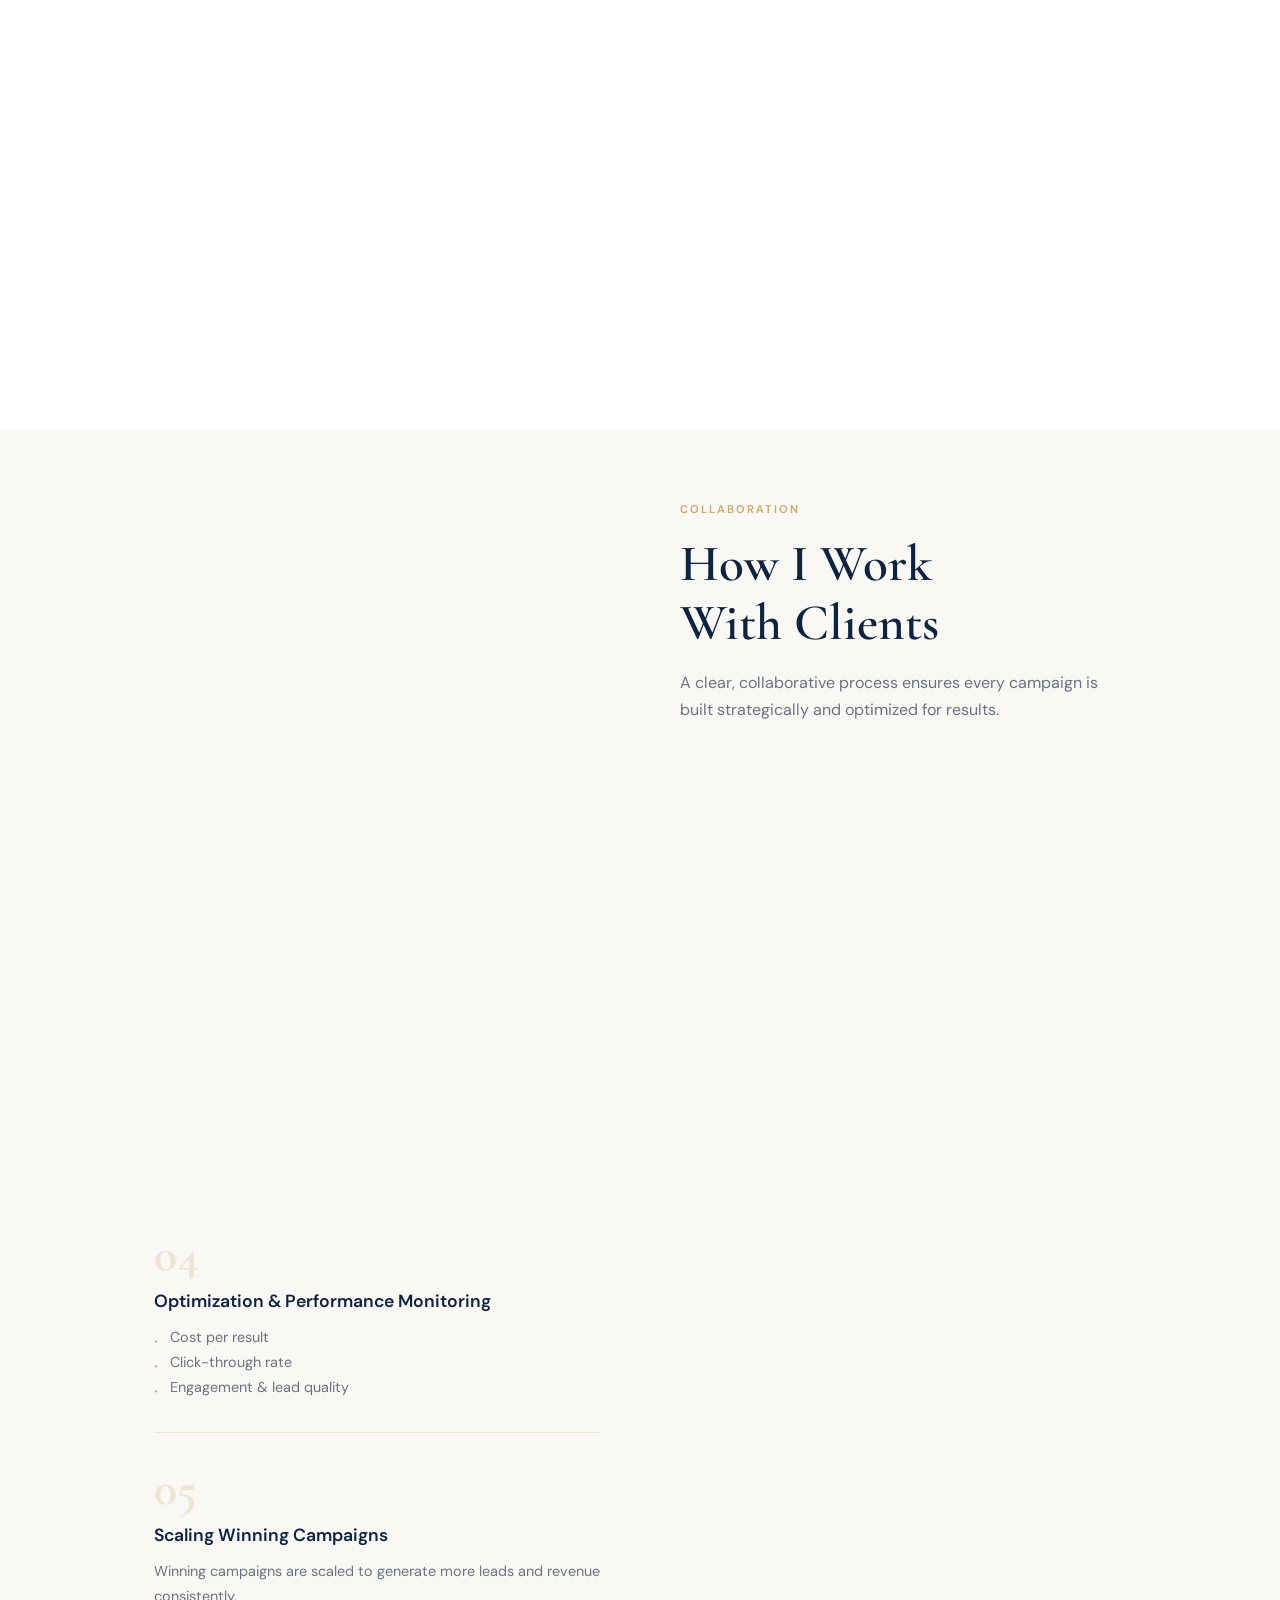
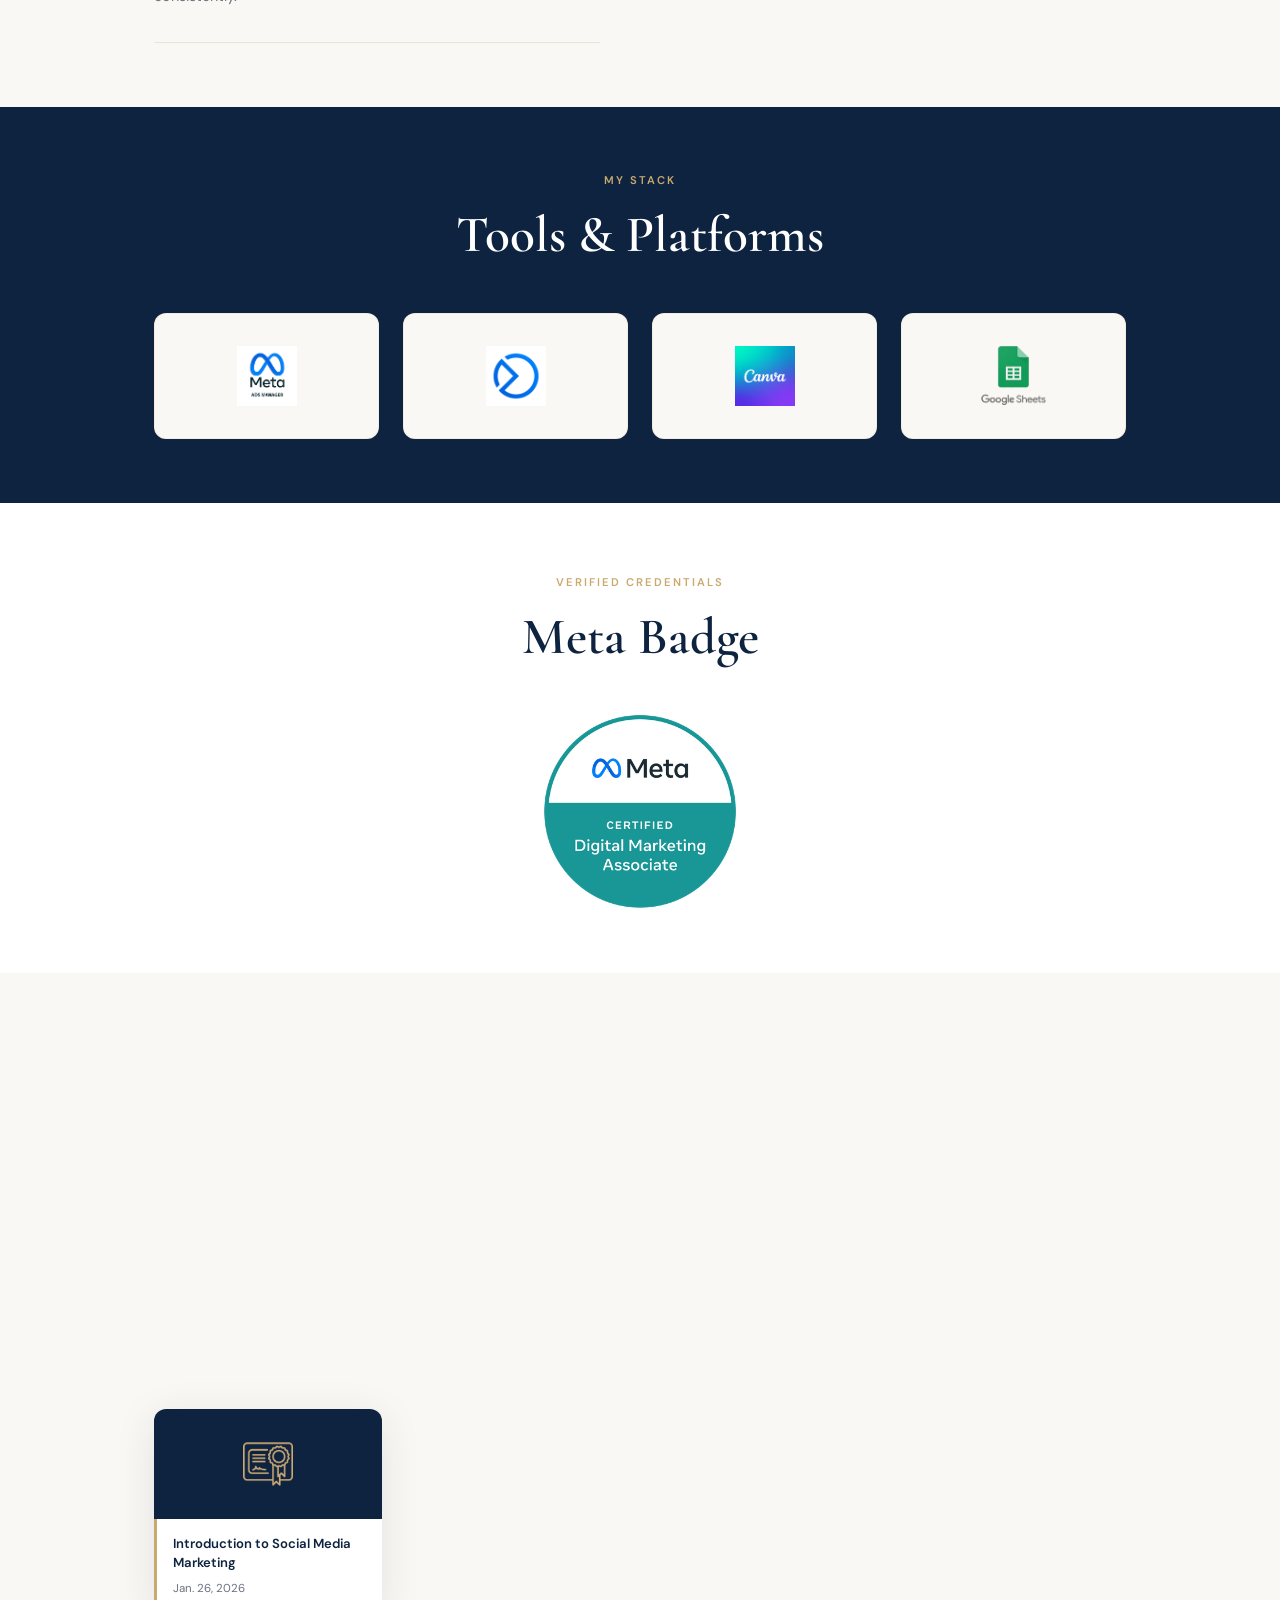
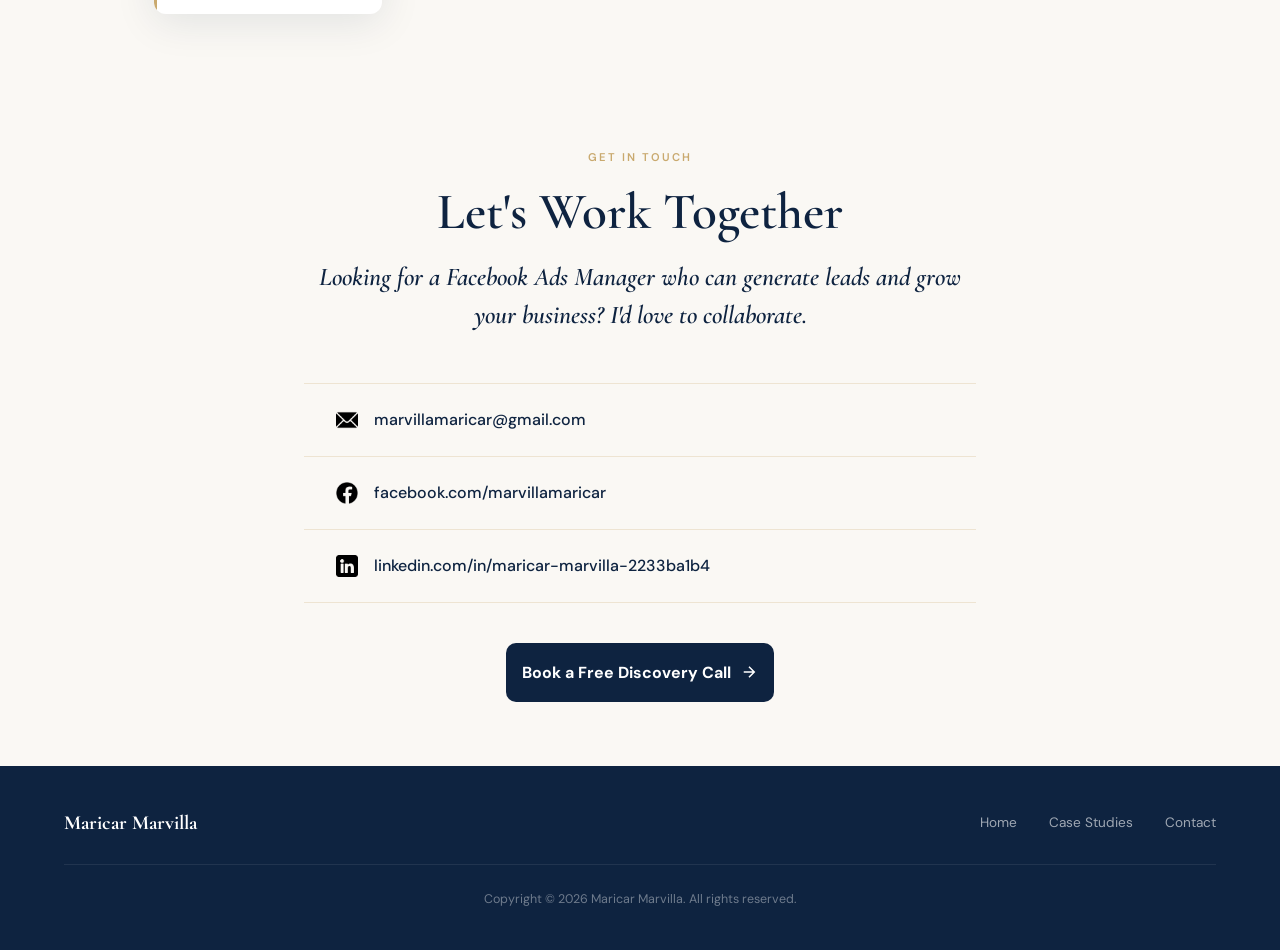
==== commit 9fa830f3: "update" ====
--- a/docs/portfolio2.html
+++ b/docs/portfolio2.html
@@ -229,6 +229,7 @@
 
     <div class="cases-list">
 
+      
       <!-- Case 1 -->
       <div class="case-card reveal">
         <div class="case-banner bg01">
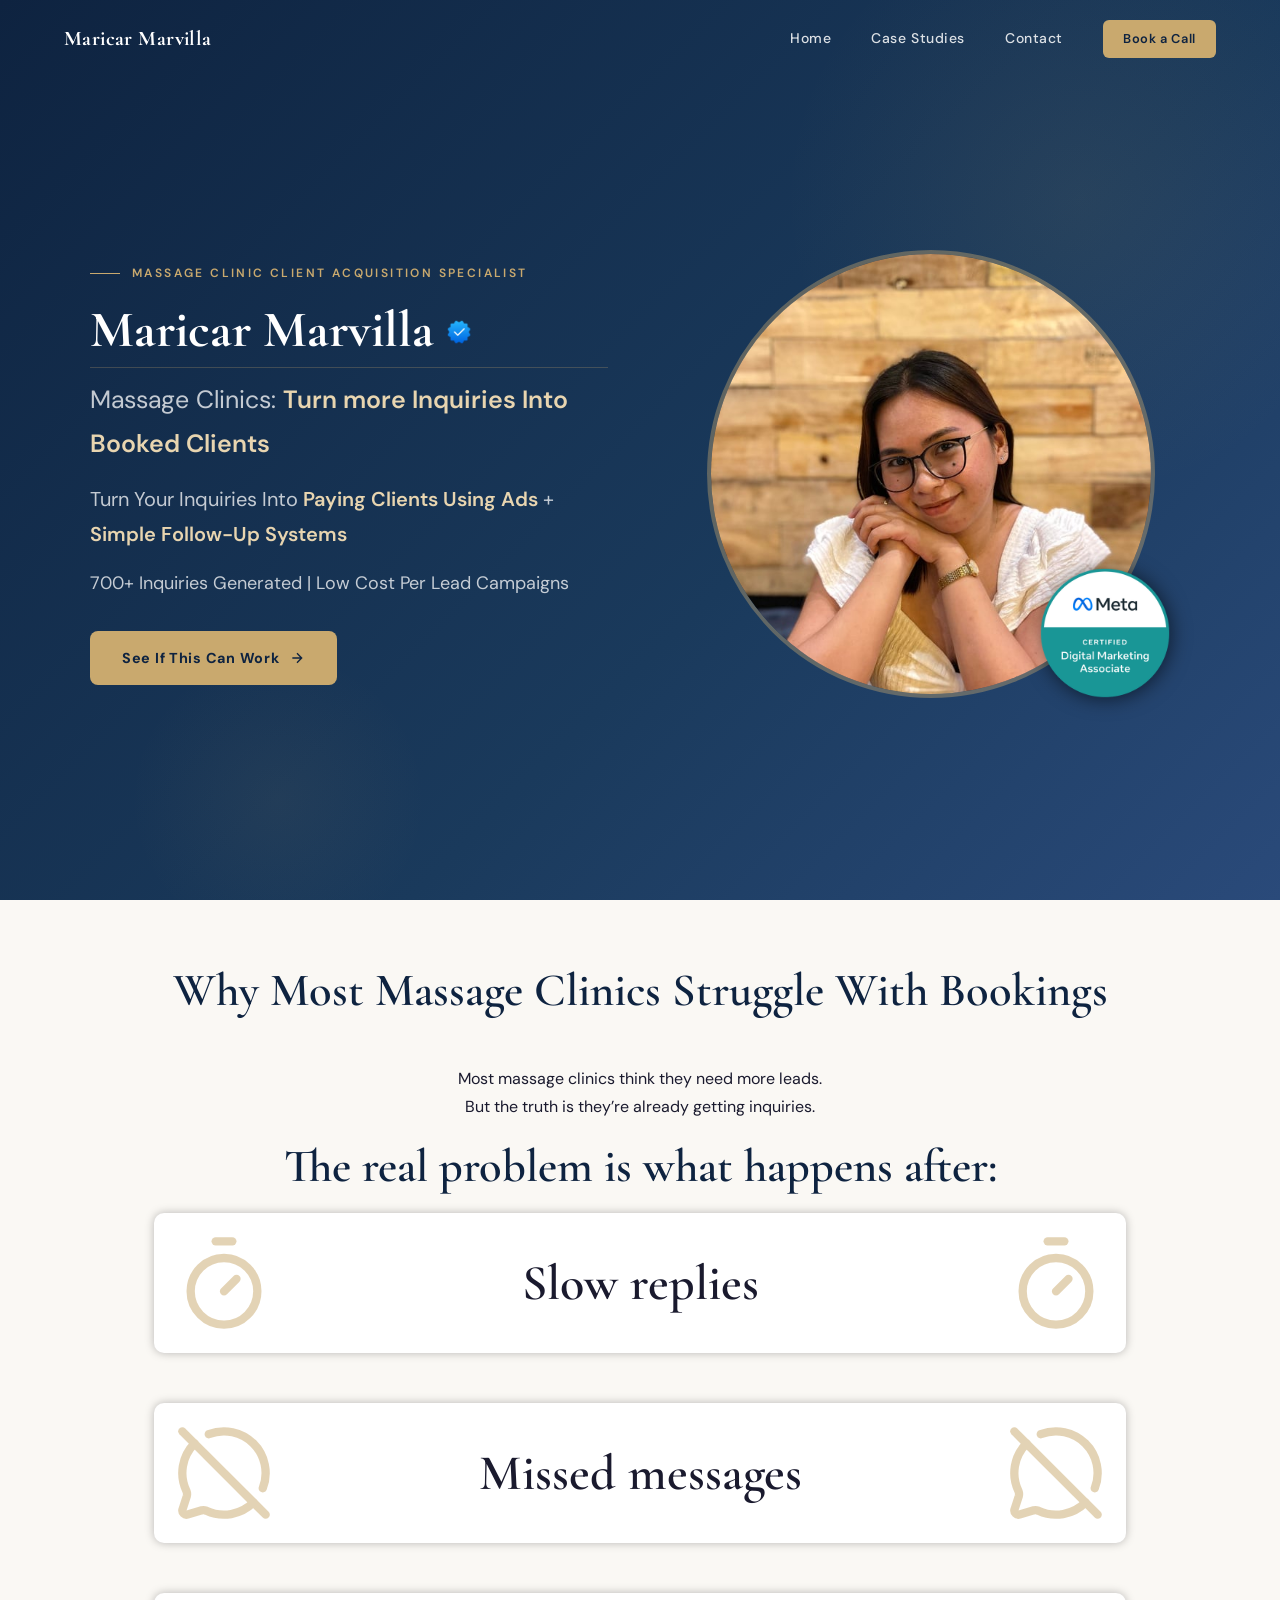
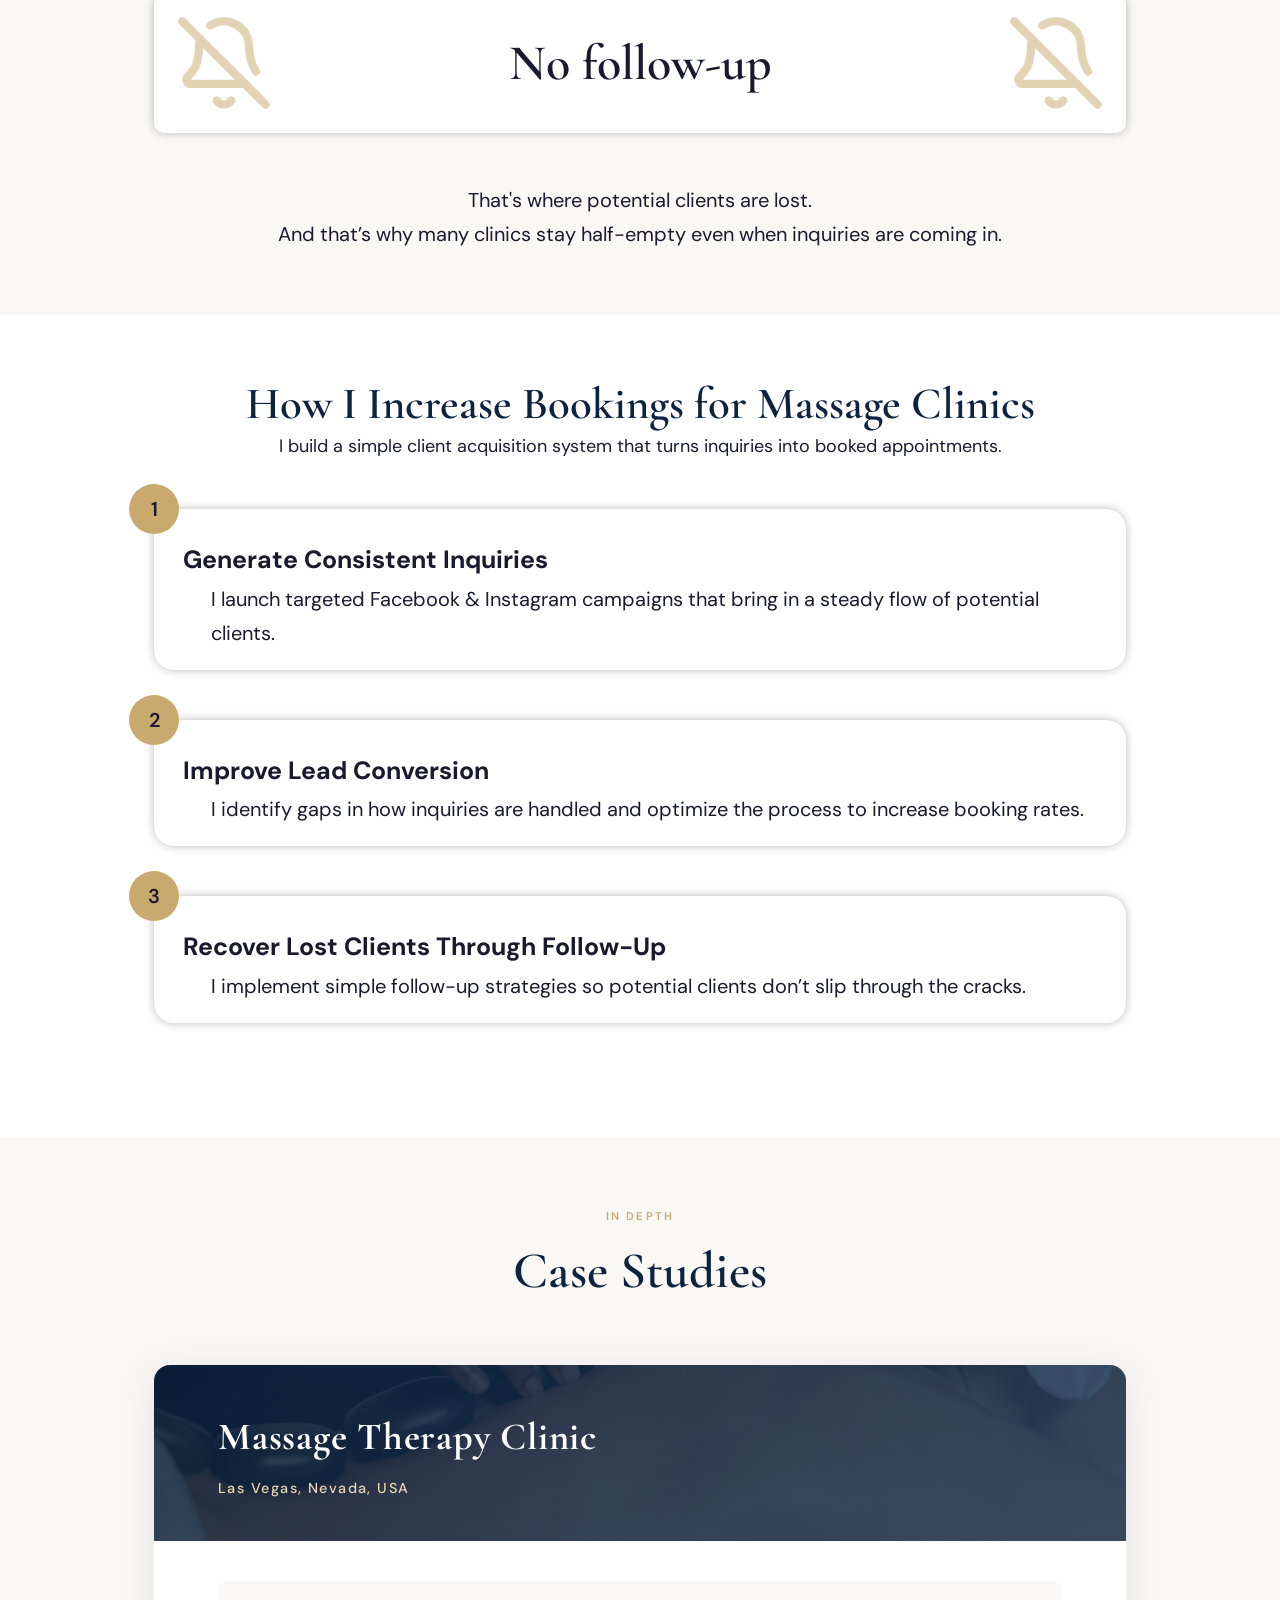
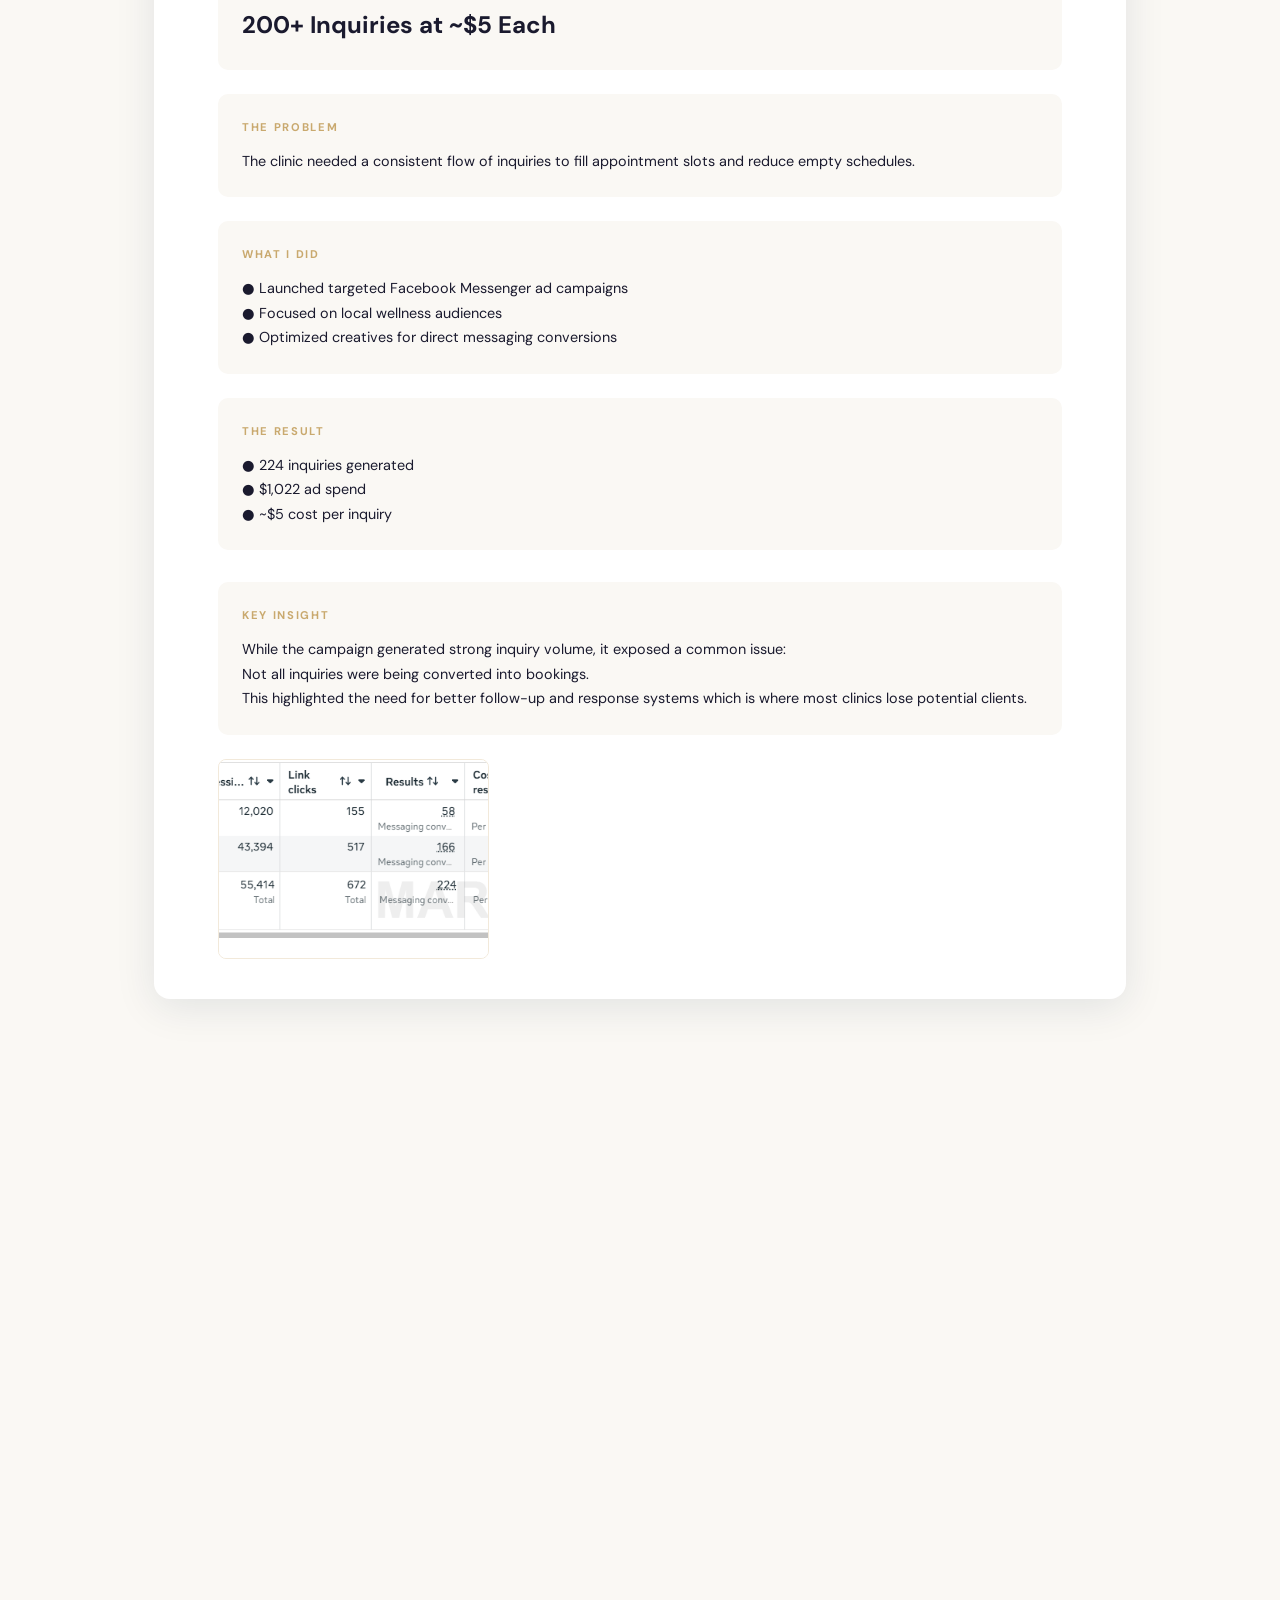
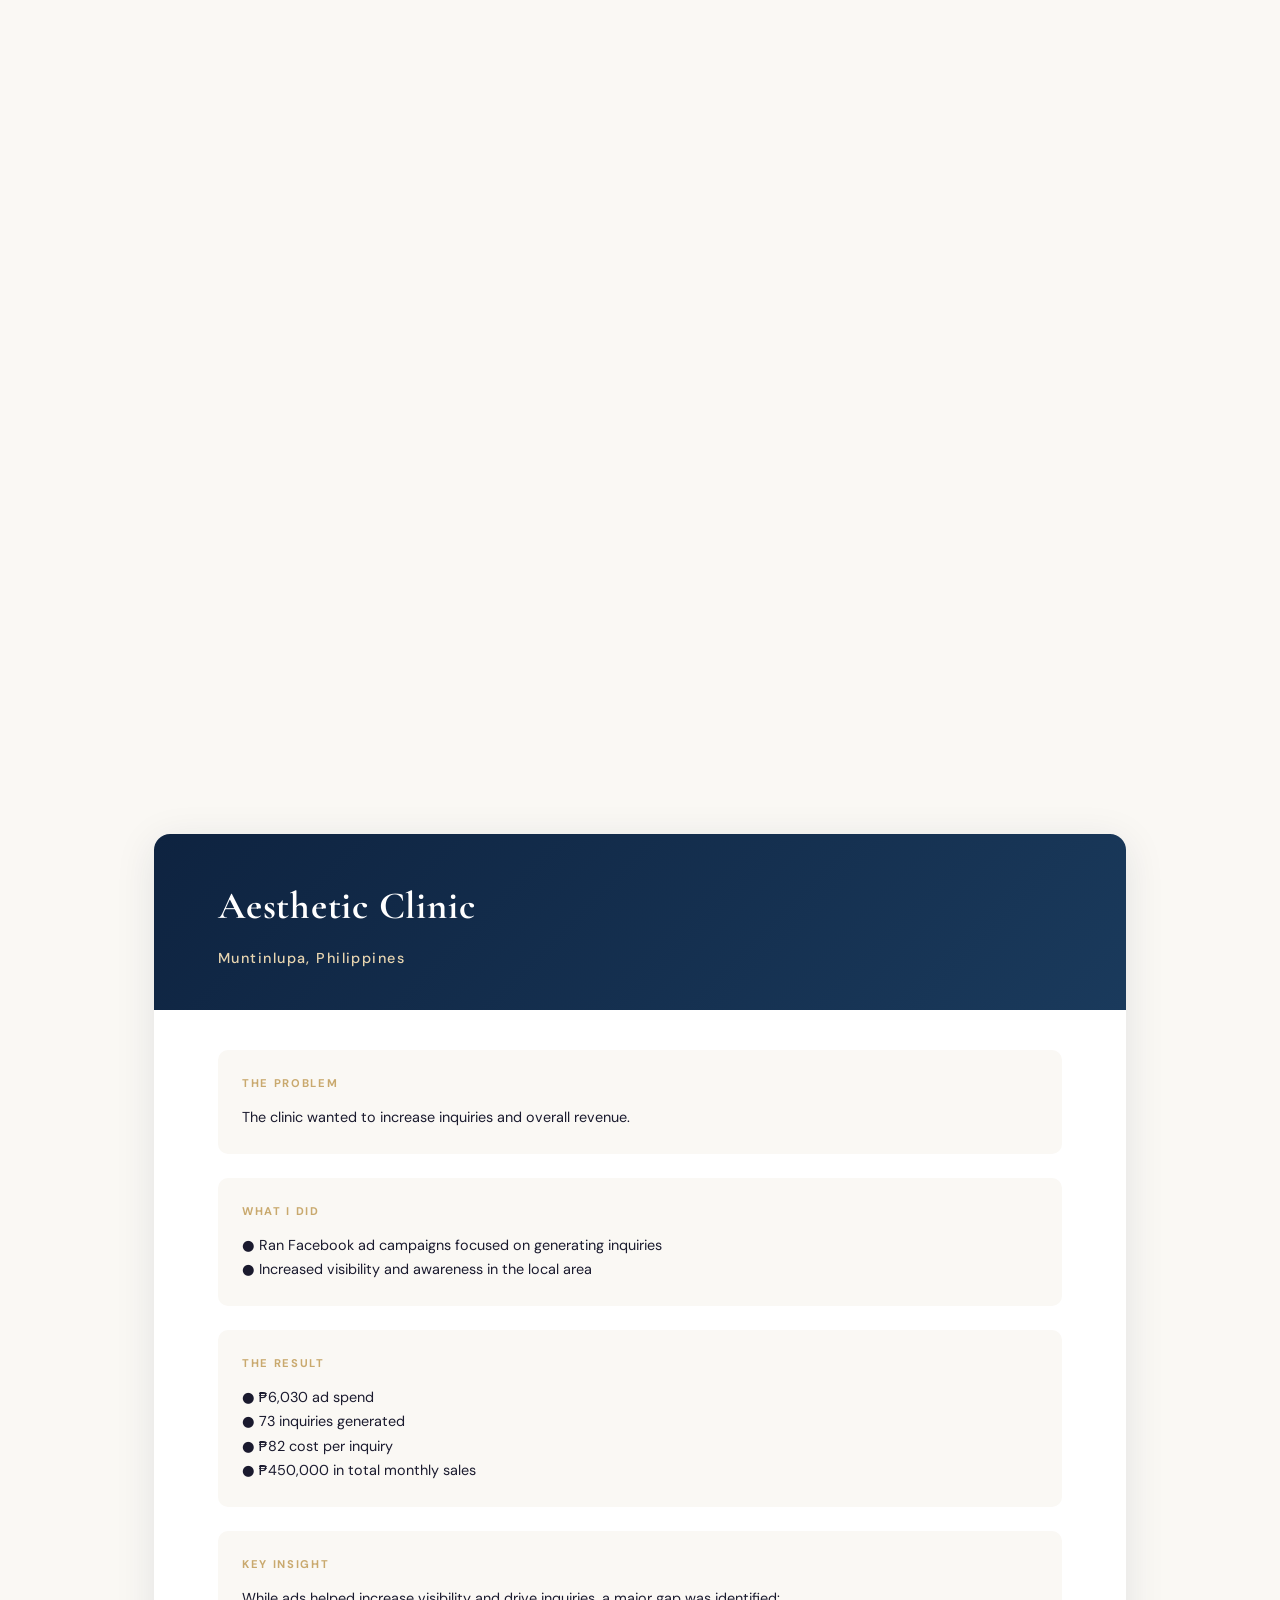
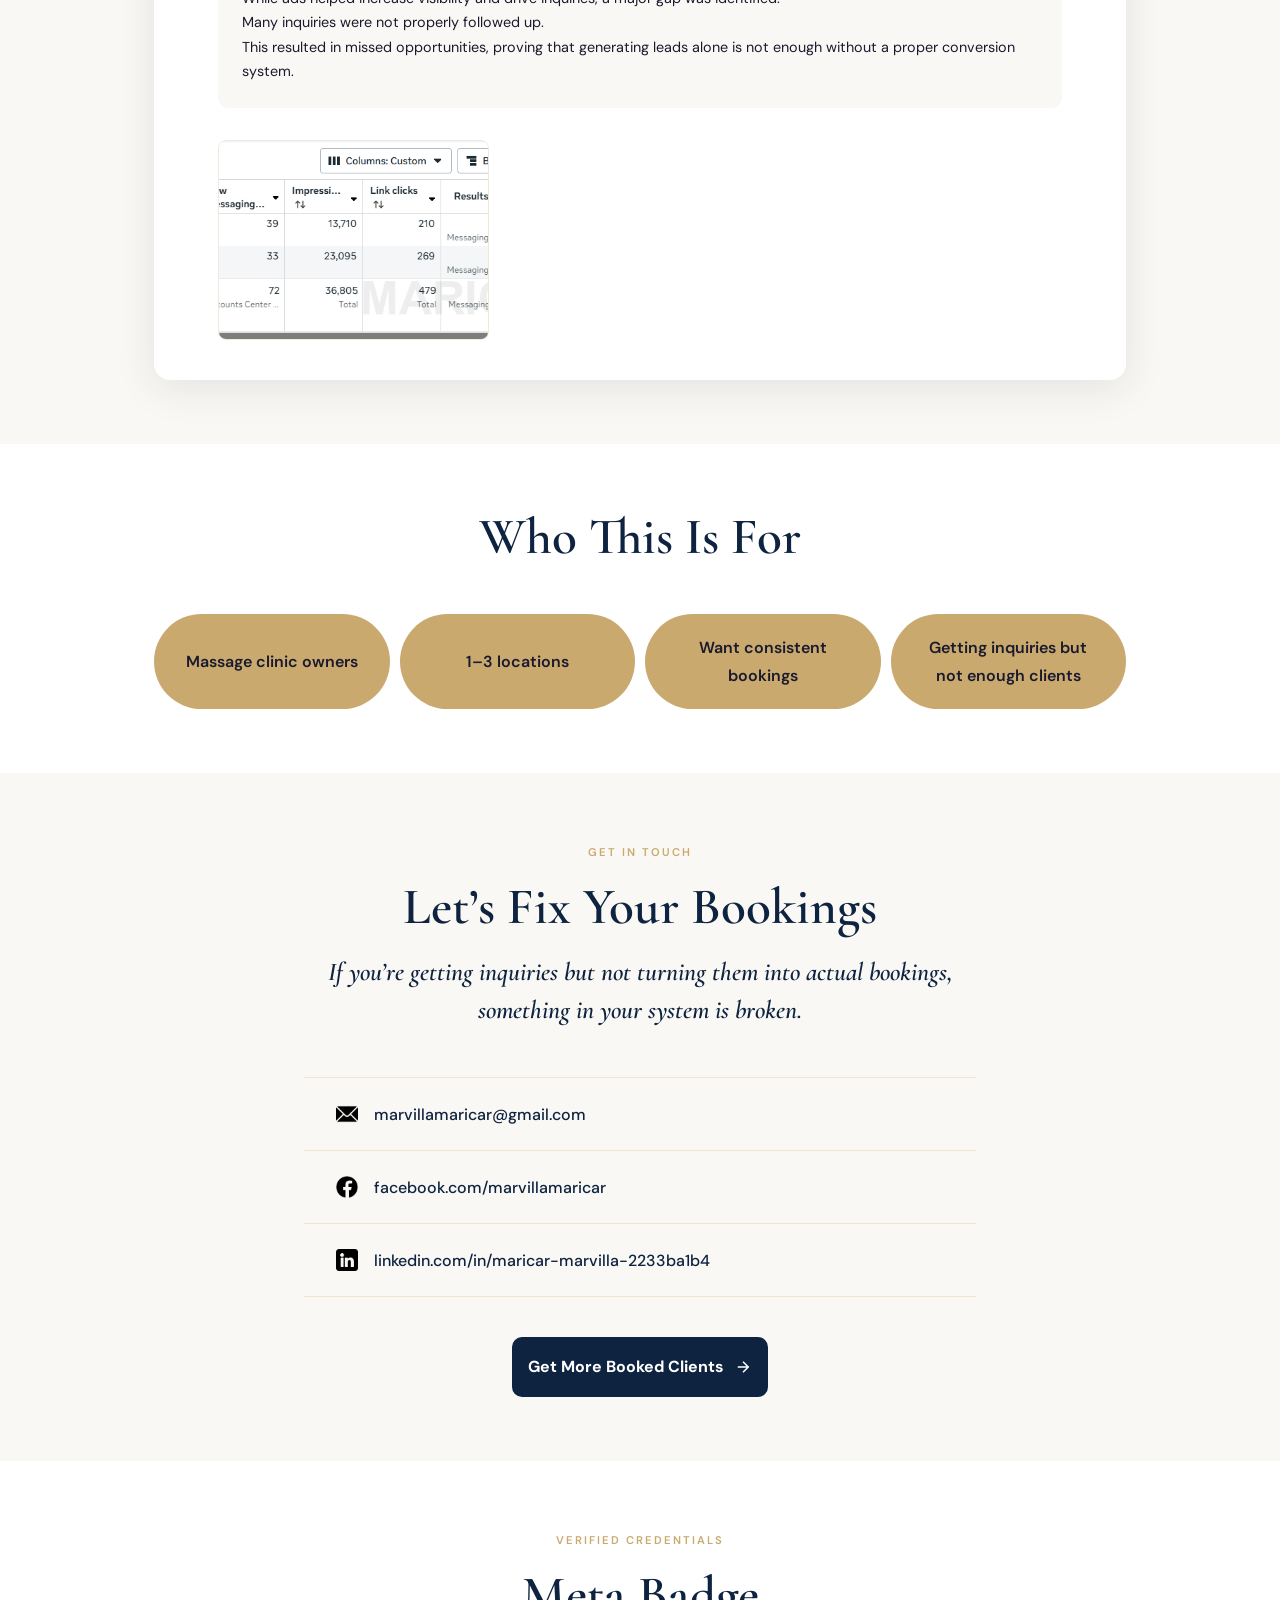
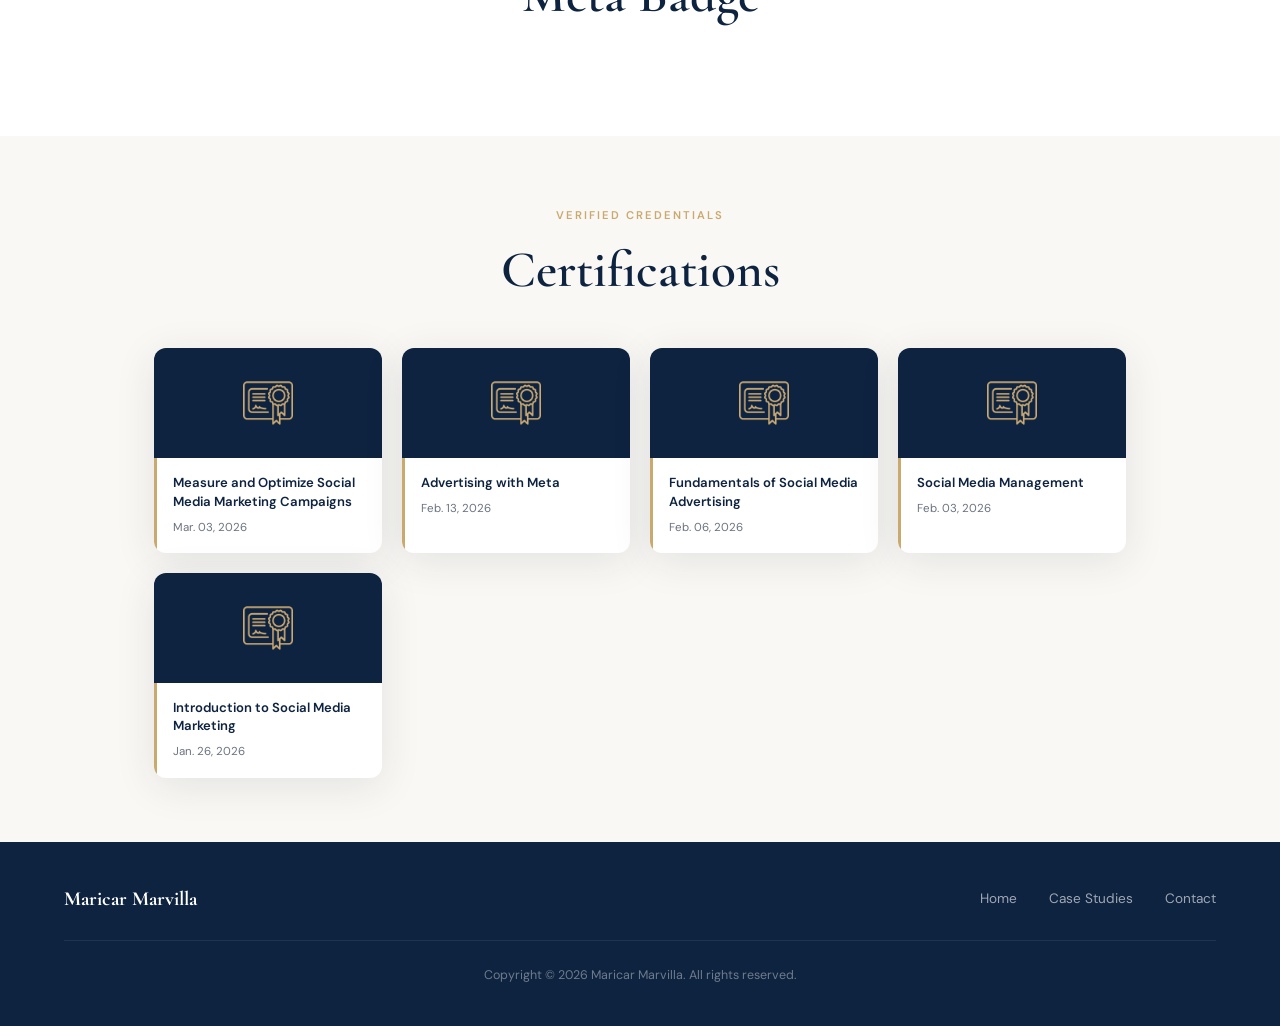
==== commit 6ceb4b0b: "update" ====
--- a/docs/portfolio2.html
+++ b/docs/portfolio2.html
@@ -42,18 +42,15 @@
 <section class="hero">
   <div class="container">
     <div class="hero-content">
-      <div class="hero-eyebrow">FACEBOOK ADS MANAGER</div>
+      <div class="hero-eyebrow">Massage Clinic Client Acquisition Specialist</div>
       <h1>Maricar Marvilla</h1>
-      <h2>Lead Generation & Sales Campaigns</h2>
-      <P class="small">I help service-based businesses generate leads, bookings, and revenue through strategic Facebook Ads campaigns.</P>
-      <p class="small">My work focuses on building <strong>data-driven advertising rategies</strong> that connect businesses with the right audience and convert them into paying customers</p>
-      <p class="small">Industries served: <strong>Wellness, beauty, coaching & local services</strong> across the <strong>United States and the Philippines.</strong></p>
-      <!-- <p class="big">Massage Clinics: <strong>Turn more Inquiries Into Booked Clients</strong></p>
+      <h2></h2>
+      <p class="big">Massage Clinics: <strong>Turn more Inquiries Into Booked Clients</strong></p>
       <p class="mid">Turn Your Inquiries Into <strong>Paying Clients Using Ads</strong> + <strong>Simple Follow-Up Systems</strong></p>
-      <p class="small">700+ Inquiries Generated | Low Cost Per Lead Campaigns</p> -->
+      <p class="small">700+ Inquiries Generated | Low Cost Per Lead Campaigns</p>
       <!-- <p class="smaller"><strong>“Most clinics don’t lose clients from ads, they lose them after the message.”</strong></p> -->
       <a href="https://calendly.com/maricarmarvilla/30min" target="_blank" class="hero-cta">
-        Book a Discovery Call
+        See If This Can Work
         <svg viewBox="0 0 24 24" fill="none" stroke="currentColor" stroke-width="2"><path d="M5 12h14M12 5l7 7-7 7"/></svg>
       </a>
     </div>
@@ -67,7 +64,7 @@
 </section>
 
 <!-- ===== STATS BANNER ===== -->
-<div class="stats-banner reveal">
+<!-- <div class="stats-banner reveal">
   <div class="container">
     <div class="stats-grid">
       <div class="stat-item reveal reveal-delay-1">
@@ -88,10 +85,10 @@
       </div>
     </div>
   </div>
-</div>
+</div> -->
 
 <!-- ===== SECTION 2: THE REAL PROBLEM ===== -->
-<!-- <section class="real-problem section reveal">
+<section class="real-problem section reveal">
   <div class="container">
     <div class="real-problem-inner">
       <div class="how-i-help-header reveal" style="text-align:center; margin-bottom:3rem;">
@@ -119,10 +116,10 @@
       <p class="real-problem-conclusion reveal center">That's where potential clients are lost.<br>And that’s why many clinics stay half-empty even when inquiries are coming in.</p>
     </div>
   </div>
-</section> -->
+</section>
 
 <!-- ===== SECTION 3: HOW I HELP FIX THIS ===== -->
-<!-- <section class="how-i-help section">
+<section class="how-i-help section">
   <div class="container">
     <div class="how-i-help-header reveal" style="text-align:center; margin-bottom:3rem;">
       <h2 class="section-title">How I Increase Bookings for Massage Clinics</h2>
@@ -146,10 +143,10 @@
       </div>
     </div>
   </div>
-</section> -->
+</section>
 
 <!-- ===== CAMPAIGN SNAPSHOTS ===== -->
-<section class="snapshot section">
+<!-- <section class="snapshot section">
   <div class="container">
     <div class="snapshot-header reveal">
       <div class="label-tag">3+ Years of Results</div>
@@ -175,10 +172,10 @@
       </div>
     </div>
   </div>
-</section>
+</section> -->
 
 <!-- ===== CLIENT EXPERIENCE ===== -->
-<section class="client-exp section">
+<!-- <section class="client-exp section">
   <div class="container">
     <div class="reveal" style="text-align:center; margin-bottom: 3rem;">
       <div class="label-tag">Who I've Worked With</div>
@@ -217,7 +214,7 @@
       </div>
     </div>
   </div>
-</section>
+</section> -->
 
 <!-- ===== CASE STUDIES ===== -->
 <section class="case-studies section" id="case-studies">
@@ -229,7 +226,6 @@
 
     <div class="cases-list">
 
-      
       <!-- Case 1 -->
       <div class="case-card reveal">
         <div class="case-banner bg01">
@@ -351,7 +347,7 @@
       </div>
 
       <!-- Case 4 -->
-      <div class="case-card reveal">
+      <!-- <div class="case-card reveal">
         <div class="case-banner bg02">
           <h2>Aesthetic Clinic</h2>
           <h3>Muntinlupa, Philippines</h3>
@@ -367,17 +363,17 @@
               <p>In November 2025, the clinic generated <strong>₱450,000 in total sales.</strong> Facebook Ads campaigns helped attract new clients and increase inquiries during that period.</p>
             </div>
           </div>
-          <img src="./img/top/case-study/aesthetic01.png" alt="" class="case-img" onclick="openModal(this.src)" />
+          <img src="./img/top/case-study/img10.png" alt="" class="case-img" onclick="openModal(this.src)" />
           <p style="margin:1rem 0 0.5rem;"><strong>OTHER WINNING CAMPAIGN</strong></p>
           <div class="case-imgs">
-            <img src="./img/top/case-study/aesthetic02.png" alt="" class="case-img" onclick="openModal(this.src)" />
-            <img src="./img/top/case-study/aesthetic03.png" alt="" class="case-img" onclick="openModal(this.src)" />
-          </div>
-        </div>
-      </div>
+            <img src="./img/top/case-study/img11.png" alt="" class="case-img" onclick="openModal(this.src)" />
+            <img src="./img/top/case-study/img12.png" alt="" class="case-img" onclick="openModal(this.src)" />
+          </div>
+        </div>
+      </div> -->
 
       <!-- Case 5 -->
-      <div class="case-card reveal">
+      <!-- <div class="case-card reveal">
         <div class="case-banner bg03">
           <h2>Shoe Cleaning Service</h2>
           <h3>Manila, Philippines</h3>
@@ -402,15 +398,15 @@
             </div>
           </div>
           <div class="case-imgs">
-            <img src="./img/top/case-study/shoe01.png" alt="" class="case-img" onclick="openModal(this.src)" />
-            <img src="./img/top/case-study/shoe02.png" alt="" class="case-img" onclick="openModal(this.src)" />
-            <img src="./img/top/case-study/shoe03.png" alt="" class="case-img" onclick="openModal(this.src)" />
-          </div>
-        </div>
-      </div>
+            <img src="./img/top/case-study/img13.png" alt="" class="case-img" onclick="openModal(this.src)" />
+            <img src="./img/top/case-study/img14.png" alt="" class="case-img" onclick="openModal(this.src)" />
+            <img src="./img/top/case-study/img15.png" alt="" class="case-img" onclick="openModal(this.src)" />
+          </div>
+        </div>
+      </div> -->
 
       <!-- Case 6 -->
-      <div class="case-card reveal">
+      <!-- <div class="case-card reveal">
         <div class="case-banner bg04">
           <h2>Tap Dance Coaching Program</h2>
           <h3>United States</h3>
@@ -438,19 +434,19 @@
             </div>
           </div>
           <div class="case-imgs">
-            <img src="./img/top/case-study/dance01.png" alt="" class="case-img" onclick="openModal(this.src)" />
-            <img src="./img/top/case-study/dance02.png" alt="" class="case-img" onclick="openModal(this.src)" />
-            <img src="./img/top/case-study/dance03.png" alt="" class="case-img" onclick="openModal(this.src)" />
-          </div>
-        </div>
-      </div>
-      
+            <img src="./img/top/case-study/img16.png" alt="" class="case-img" onclick="openModal(this.src)" />
+            <img src="./img/top/case-study/img17.png" alt="" class="case-img" onclick="openModal(this.src)" />
+            <img src="./img/top/case-study/img18.png" alt="" class="case-img" onclick="openModal(this.src)" />
+          </div>
+        </div>
+      </div> -->
+
     </div>
   </div>
 </section>
 
 <!-- ===== ADDITIONAL EXPERIENCE ===== -->
-<section class="add-exp section">
+<!-- <section class="add-exp section">
   <div class="container">
     <div class="add-exp-grid reveal">
       <div>
@@ -470,10 +466,10 @@
       </div>
     </div>
   </div>
-</section>
+</section> -->
 
 <!-- ===== STRATEGY SECTIONS ===== -->
-<section class="strategy section">
+<!-- <section class="strategy section">
   <div class="container">
     <div class="strategy-wrap">
       <div class="strategy-sticky reveal">
@@ -567,10 +563,10 @@
       </div>
     </div>
   </div>
-</section>
+</section> -->
 
 <!-- ===== TOOLS ===== -->
-<section class="tools section">
+<!-- <section class="tools section">
   <div class="container">
     <div class="label-tag" style="text-align:center;display:block;">My Stack</div>
     <h2 class="section-title light center" style="margin-bottom:3rem;">Tools &amp; Platforms</h2>
@@ -589,10 +585,10 @@
       </div>
     </div>
   </div>
-</section>
+</section> -->
 
 <!-- ===== who I work ===== -->
-<!-- <section class="whoiwork section">
+<section class="whoiwork section">
   <div class="container">
     <div class="badge-header reveal">
       <h2 class="section-title">Who This Is For</h2>
@@ -612,7 +608,42 @@
       </li>
     </ul>
   </div>
-</section> -->
+</section>
+
+<!-- ===== CONTACT ===== -->
+<section class="contact section" id="contact">
+  <div class="container">
+    <div class="reveal" style="text-align:center; margin-bottom:3rem;">
+      <div class="label-tag">Get In Touch</div>
+      <h2 class="section-title">Let’s Fix Your Bookings</h2>
+      <p class="contact-sub">If you’re getting inquiries but not turning them into actual bookings, something in your system is broken.</p>
+    </div>
+    <div class="contact-links reveal">
+      <div class="contact-link-item">
+        <img src="./img/top/icon/mail-icon.png" alt="Email" />
+        <a href="mailto:marvillamaricar@gmail.com">marvillamaricar@gmail.com</a>
+      </div>
+      <div class="contact-link-item">
+        <img src="./img/top/icon/fb-icon.png" alt="Facebook" />
+        <a href="https://www.facebook.com/marvillamaricar" target="_blank">facebook.com/marvillamaricar</a>
+      </div>
+      <div class="contact-link-item">
+        <img src="./img/top/icon/link-icon.png" alt="LinkedIn" />
+        <a href="http://www.linkedin.com/in/maricar-marvilla-2233ba1b4" target="_blank">linkedin.com/in/maricar-marvilla-2233ba1b4</a>
+      </div>
+      <!-- <div class="contact-link-item">
+        <img src="./img/top/icon/calendly-icon.png" alt="Calendly" />
+        <a href="https://calendly.com/maricarmarvilla/30min" target="_blank">calendly.com/maricarmarvilla/30min</a>
+      </div> -->
+    </div>
+    <div style="text-align:center;">
+      <a href="https://calendly.com/maricarmarvilla/30min" target="_blank" class="contact-cta">
+        Get More Booked Clients
+        <svg width="18" height="18" viewBox="0 0 24 24" fill="none" stroke="currentColor" stroke-width="2"><path d="M5 12h14M12 5l7 7-7 7"/></svg>
+      </a>
+    </div>
+  </div>
+</section>
 
 <!-- ===== badge ===== -->
 <section class="badge section">
@@ -623,7 +654,7 @@
     </div>
     <div class="badge_cards">
       <div class="card">
-        <a href="https://www.credly.com/badges/3698b446-c414-4d4c-a0f8-52aefc53dd0f" target="_blank"><img src="./img/top/icon/meta_icon.png" alt="metacert"></a>
+        <div data-iframe-width="150" data-iframe-height="270" data-share-badge-id="3698b446-c414-4d4c-a0f8-52aefc53dd0f" data-share-badge-host="https://www.credly.com"></div><script type="text/javascript" async src="//cdn.credly.com/assets/utilities/embed.js"></script>
       </div>
     </div>
   </div>
@@ -682,41 +713,6 @@
           </div>
         </a>
       </div>
-    </div>
-  </div>
-</section>
-
-<!-- ===== CONTACT ===== -->
-<section class="contact section" id="contact">
-  <div class="container">
-    <div class="reveal" style="text-align:center; margin-bottom:3rem;">
-      <div class="label-tag">Get In Touch</div>
-      <h2 class="section-title">Let's Work Together</h2>
-      <p class="contact-sub">Looking for a Facebook Ads Manager who can generate leads and grow your business? I'd love to collaborate.</p>
-    </div>
-    <div class="contact-links reveal">
-      <div class="contact-link-item">
-        <img src="./img/top/icon/mail-icon.png" alt="Email" />
-        <a href="mailto:marvillamaricar@gmail.com">marvillamaricar@gmail.com</a>
-      </div>
-      <div class="contact-link-item">
-        <img src="./img/top/icon/fb-icon.png" alt="Facebook" />
-        <a href="https://www.facebook.com/marvillamaricar" target="_blank">facebook.com/marvillamaricar</a>
-      </div>
-      <div class="contact-link-item">
-        <img src="./img/top/icon/link-icon.png" alt="LinkedIn" />
-        <a href="http://www.linkedin.com/in/maricar-marvilla-2233ba1b4" target="_blank">linkedin.com/in/maricar-marvilla-2233ba1b4</a>
-      </div>
-      <!-- <div class="contact-link-item">
-        <img src="./img/top/icon/calendly-icon.png" alt="Calendly" />
-        <a href="https://calendly.com/maricarmarvilla/30min" target="_blank">calendly.com/maricarmarvilla/30min</a>
-      </div> -->
-    </div>
-    <div style="text-align:center;">
-      <a href="https://calendly.com/maricarmarvilla/30min" target="_blank" class="contact-cta">
-        Book a Free Discovery Call
-        <svg width="18" height="18" viewBox="0 0 24 24" fill="none" stroke="currentColor" stroke-width="2"><path d="M5 12h14M12 5l7 7-7 7"/></svg>
-      </a>
     </div>
   </div>
 </section>
@@ -745,4 +741,4 @@
 
 <script src="./js/functions.js"></script>
 </body>
-</html>
+</html>
--- a/docs/css/style.css
+++ b/docs/css/style.css
@@ -276,6 +276,9 @@
   padding-bottom: 10px;
   border-bottom: 1px solid var(--border);
 }
+.hero h2 strong {
+  color: #fff;
+}
 .hero p {
   color: rgba(255,255,255,0.75);
   font-size: 1.1rem;
@@ -537,6 +540,9 @@
   /* grid-template-columns: repeat(auto-fit, minmax(240px, 1fr)); */
   gap: 1.5rem;
   margin-bottom: 2rem;
+}
+.case-grid.mb0 {
+  margin-bottom: 0;
 }
 .case-block { padding: 1.5rem; background: var(--cream); border-radius: 10px; }
 .case-block h4 {
